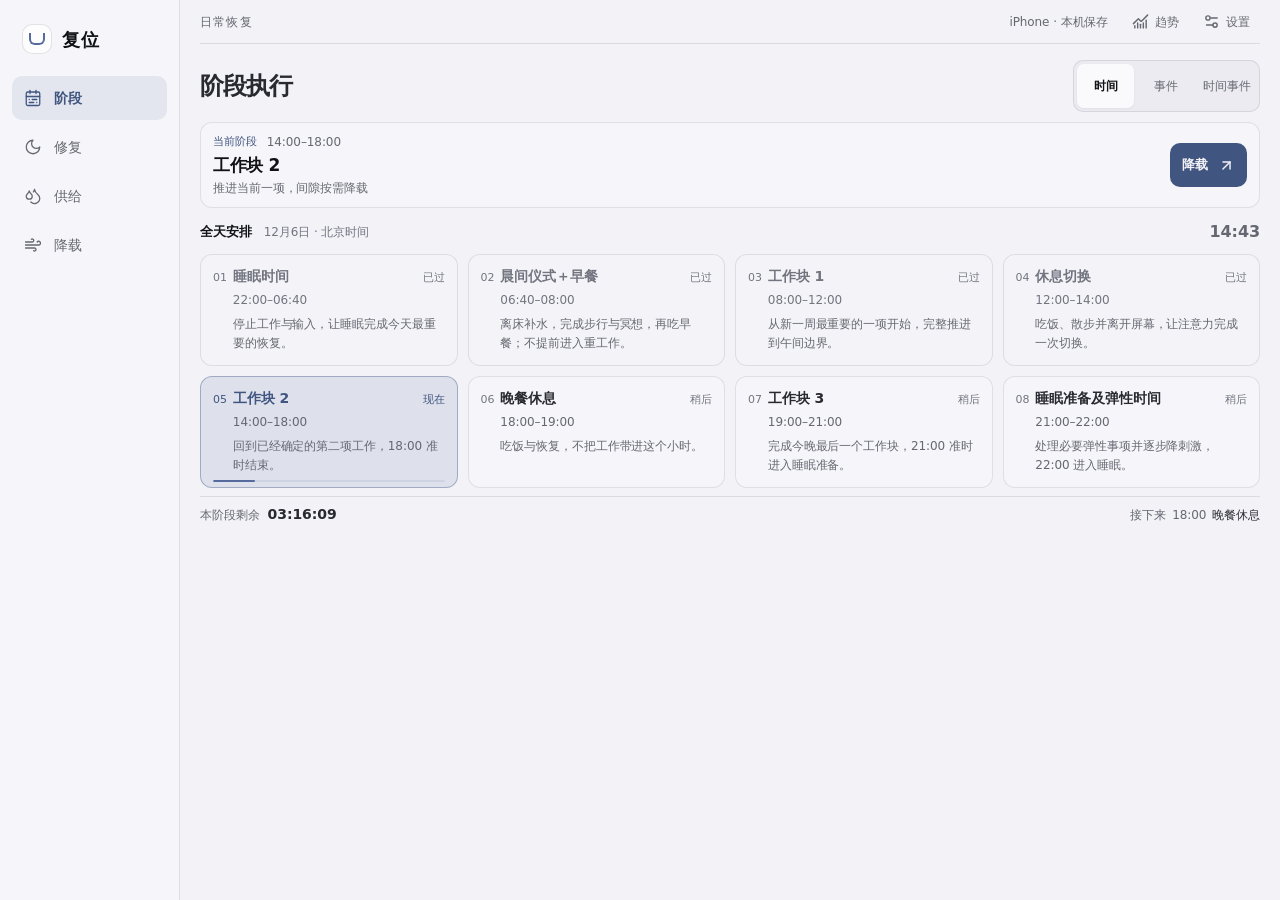
==== index.html @ c6df55ff "Deploy standalone Reset iPhone PWA" ====
<!doctype html>
<html lang="zh-CN">
<head>
<meta charset="utf-8">
<meta name="viewport" content="width=device-width,initial-scale=1,viewport-fit=cover">
<meta name="theme-color" id="app-theme-color" content="#f2f2f7">
<meta name="color-scheme" content="light dark">
<meta name="format-detection" content="telephone=no">
<meta name="apple-mobile-web-app-capable" content="yes">
<meta name="apple-mobile-web-app-status-bar-style" content="black-translucent">
<meta name="apple-mobile-web-app-title" content="复位">
<meta name="app-build" content="iphone-26914794ac1c">
<meta name="description" content="复位 iPhone 版：阶段、修复、供给、降载及本机数据备份。">
<title>复位</title>
<script>(()=>{var d="html-v1";function y(){let o="system",h="20:00",g="08:00";try{let e=JSON.parse(localStorage.getItem(`reset:${d}:boot-preferences`)??"null"),c=/^(?:[01]\d|2[0-3]):[0-5]\d$/;if(e&&["system","light","dark"].includes(e.theme)&&c.test(e.recoveryStart)&&c.test(e.recoveryEnd))o=e.theme,h=e.recoveryStart,g=e.recoveryEnd;else{let r=localStorage.getItem(`reset:${d}:theme`);(r==="light"||r==="dark")&&(o=r)}}catch{}let m=e=>{let[c,r]=e.split(":").map(Number);return c*60+r},p=new Intl.DateTimeFormat("en-GB",{timeZone:"Asia/Shanghai",hour:"2-digit",minute:"2-digit",hourCycle:"h23"}).format(new Date),a=m(p),n=m(h),s=m(g),u=n===s||(n<s?a>=n&&a<s:a>=n||a<s),l=o==="dark"||o==="system"&&(matchMedia("(prefers-color-scheme: dark)").matches||u),i=l?"#000000":"#f2f2f7",t=document.documentElement;t.dataset.theme=o,t.dataset.pwaStandalone=String(matchMedia("(display-mode: standalone)").matches||navigator.standalone===!0),t.dataset.chromeScheme=l?"dark":"light",t.classList.toggle("night-context",u),t.style.backgroundColor=i,t.style.colorScheme=l?"dark":"light",t.style.setProperty("--system-chrome-bg",i),document.querySelector('meta[name="theme-color"]')?.setAttribute("content",i)}y();})();
</script>
<link rel="icon" href="./icons/icon.svg" type="image/svg+xml">
<link rel="apple-touch-icon" href="./icons/apple-touch-icon.png" sizes="180x180">
<link rel="manifest" href="./manifest.webmanifest">
<link rel="stylesheet" href="./assets/app.0a87d724c74b.css">
</head>
<body style="background-color:var(--system-chrome-bg,#f2f2f7)">
<div class="system-chrome-layer" aria-hidden="true"></div>
<div id="root"><main style="padding:calc(24px + env(safe-area-inset-top)) 24px;font:16px system-ui;line-height:1.6"><p id="boot-message">正在打开复位…</p><button id="boot-retry" hidden type="button" style="min-height:44px;padding:8px 20px" onclick="location.reload()">重新打开</button></main></div>
<noscript>复位需要启用 JavaScript。请使用 iPhone 的 Safari 打开此网址。</noscript>
<script defer src="./assets/app.e383041e08a8.js" onerror="document.getElementById('boot-message').textContent='应用文件尚未加载完成，请联网后重试。';document.getElementById('boot-retry').hidden=false"></script>
</body>
</html>
---- assets/app.0a87d724c74b.css ----
:root,:root[data-theme=light],:root[data-theme=light].night-context{--chrome-base: #f2f2f7;--bg: #f2f2f7;--surface: rgba(248, 248, 251, .68);--surface-strong: rgba(255, 255, 255, .78);--surface-soft: rgba(232, 232, 238, .68);--surface-muted: rgba(220, 221, 228, .7);--text: #292a30;--text-strong: #111216;--muted: #666871;--faint: #727580;--line: rgba(55, 57, 67, .12);--line-strong: rgba(55, 57, 67, .14);--accent: #556b9d;--accent-strong: #40557f;--accent-soft: rgba(82, 105, 156, .12);--danger: #b15f62;--danger-soft: rgba(250, 221, 222, .76);--success: #4e8b72;--warning: #9b7846;--app-backdrop: var(--bg);color-scheme:light}:root[data-theme=dark],:root.night-context:not([data-theme=light]){--chrome-base: #000000;--bg: #000000;--surface: rgba(28, 29, 36, .68);--surface-strong: rgba(37, 38, 47, .74);--surface-soft: rgba(45, 46, 56, .66);--surface-muted: rgba(55, 56, 67, .68);--text: #e5e5ec;--text-strong: #fbfbff;--muted: #a5a6b1;--faint: #9598a5;--line: rgba(238, 239, 245, .12);--line-strong: rgba(238, 239, 245, .14);--accent: #9aa9cc;--accent-strong: #bac5df;--accent-soft: rgba(112, 130, 171, .22);--danger: #e29a9d;--danger-soft: rgba(99, 54, 58, .5);--success: #82bea4;--warning: #cfaa72;--app-backdrop: #000000;color-scheme:dark}@media(prefers-color-scheme:dark){:root[data-theme=system]:not([data-theme=light]){--chrome-base: #000000;--bg: #000000;--surface: rgba(28, 29, 36, .68);--surface-strong: rgba(37, 38, 47, .74);--surface-soft: rgba(45, 46, 56, .66);--surface-muted: rgba(55, 56, 67, .68);--text: #e5e5ec;--text-strong: #fbfbff;--muted: #a5a6b1;--faint: #9598a5;--line: rgba(238, 239, 245, .12);--line-strong: rgba(238, 239, 245, .14);--accent: #9aa9cc;--accent-strong: #bac5df;--accent-soft: rgba(112, 130, 171, .22);--danger: #e29a9d;--danger-soft: rgba(99, 54, 58, .5);--success: #82bea4;--warning: #cfaa72;--app-backdrop: #000000;color-scheme:dark}}:root{--font-body: 1rem;--font-label: .875rem;--font-caption: .8125rem;--font-meta: .75rem;--page-title-size: 1.5rem;--radius-sm: 8px;--tap-target: 44px;--sidebar-width: 180px;--duration-standard: .18s;--ease-standard: cubic-bezier(.22, .72, .24, 1);--transition: var(--duration-standard) var(--ease-standard);--shell-content-end: calc(76px + env(safe-area-inset-bottom)) ;--shell-floating-end: calc(76px + env(safe-area-inset-bottom)) ;--control-outline: var(--line-strong);--overlay-outline: color-mix(in srgb, var(--line-strong) 78%, transparent);--group-fill: color-mix(in srgb, var(--surface-strong) 58%, transparent);--group-fill-strong: color-mix(in srgb, var(--surface-strong) 76%, transparent);--elevation-chrome: 0 8px 24px rgba(27, 29, 38, .12);--elevation-overlay: 0 18px 48px rgba(16, 17, 23, .2);--radius-control: 10px;--radius-group: 12px;--radius-overlay: 18px}@media(max-width:620px){:root{--page-title-size: 1.375rem}}@media(max-width:1100px){:root{--sidebar-width: 164px}}@media(orientation:landscape)and (max-width:960px)and (max-height:540px){:root{--shell-content-end: calc(62px + env(safe-area-inset-bottom)) ;--shell-floating-end: calc(54px + env(safe-area-inset-bottom)) }}*{box-sizing:border-box}html{min-width:320px;height:100%;background:var(--system-chrome-bg, var(--bg));overflow:hidden;overscroll-behavior-y:none;scroll-behavior:auto}body{height:100%;min-height:0;margin:0;background:var(--bg);color:var(--text);overflow:hidden;font-family:-apple-system,BlinkMacSystemFont,SF Pro Text,SF Pro Display,PingFang SC,Microsoft YaHei,system-ui,sans-serif;font-size:var(--font-body);line-height:1.5;letter-spacing:-.005em;text-rendering:optimizeLegibility;-webkit-font-smoothing:antialiased;-moz-osx-font-smoothing:grayscale;-webkit-tap-highlight-color:transparent}button,input,textarea,select{color:inherit;font:inherit;letter-spacing:inherit;transition:color var(--transition),background var(--transition),border-color var(--transition),opacity var(--transition)}button{border:0;cursor:pointer;touch-action:manipulation}button:disabled,input:disabled,textarea:disabled,select:disabled{cursor:default;opacity:.46}input:not([type=checkbox]):not([type=radio]):not([type=range]),textarea,select{width:100%;min-height:44px;padding:0 13px;border:1px solid var(--control-outline);border-radius:var(--radius-control);background:var(--group-fill-strong)}textarea{min-height:68px;padding-block:12px;resize:vertical;line-height:1.6}input:focus,textarea:focus,select:focus{border-color:var(--accent)}button:focus-visible,input:focus-visible,textarea:focus-visible,select:focus-visible{outline:2px solid var(--accent);outline-offset:2px}::selection{background:var(--accent-soft);color:var(--text-strong)}.eyebrow{display:inline-block;color:var(--accent);font-size:var(--font-meta);font-weight:720;letter-spacing:.08em}.button{min-height:44px;padding:0 17px;border:1px solid transparent;border-radius:var(--radius-control);font-size:var(--font-label);font-weight:660}.button.primary{background:var(--accent-strong);color:var(--bg)}.button.primary:hover:not(:disabled){background:color-mix(in srgb,var(--accent-strong) 88%,var(--text-strong))}.button.secondary{border-color:var(--control-outline);background:var(--group-fill-strong);color:var(--text)}.button.secondary:hover:not(:disabled){background:var(--surface-soft)}.button.quiet{background:transparent;color:var(--muted)}.button.quiet:hover:not(:disabled){background:var(--group-fill)}.button.full{width:100%}.text-button{min-height:44px;padding:6px 0;background:transparent;color:var(--accent);font-size:var(--font-label);font-weight:650}.text-button:hover{color:var(--accent-strong)}[data-intent-received=true]{opacity:.72;transform:scale(.985)}.connection-dot{width:6px;height:6px;border-radius:50%;background:var(--success)}.connection-dot.offline{background:var(--warning)}.immersive-panel{display:grid;align-items:center;min-height:100%;padding:20px;background:var(--bg);animation:none}.active-layout{display:flex;width:min(440px,100%);margin:0 auto;flex-direction:column;align-items:center;justify-content:center;text-align:center;padding:max(12px,env(safe-area-inset-top)) 0 max(12px,env(safe-area-inset-bottom))}.active-layout>h1{color:var(--text-strong);font-size:var(--page-title-size);letter-spacing:-.03em;line-height:1.25;font-weight:650;margin:8px 0 0}.timer-block{width:min(320px,100%);margin:18px 0 12px;padding:12px 0;background:transparent}.timer-block>span{display:block;margin-bottom:6px;color:var(--faint);font-size:var(--font-meta);line-height:1.45}.timer-block strong{display:block;margin:0;color:var(--text-strong);font-size:clamp(44px,5vw,64px);font-variant-numeric:tabular-nums;letter-spacing:-.04em;line-height:1.1;font-weight:500}.timer-block small{display:block;margin-top:8px;color:var(--faint);font-size:var(--font-meta);line-height:1.45}.active-actions{display:grid;width:min(320px,100%);gap:8px;margin-top:14px}.management-view{animation:none}.section-title{display:flex;align-items:baseline;justify-content:space-between;gap:16px}.section-title h2{margin:0;color:var(--text);font-size:14px;font-weight:620}.section-title span{color:var(--faint);font-size:var(--font-meta)}.toggle{position:relative;width:51px;height:44px;flex:0 0 auto;padding:0;border-radius:999px;background:transparent}.toggle:before{position:absolute;top:50%;right:0;left:0;height:31px;border:1px solid color-mix(in srgb,var(--text) 8%,var(--line));border-radius:999px;background:var(--surface-muted);content:"";transform:translateY(-50%);transition:border-color .22s ease,background .22s ease}.toggle span{position:absolute;z-index:1;top:50%;left:2px;width:27px;height:27px;border-radius:50%;background:#fff;transform:translateY(-50%);transition:width .18s ease,transform .22s cubic-bezier(.22,.8,.28,1)}.toggle.checked{background:transparent}.toggle.checked:before{border-color:#34c759;background:#34c759}.toggle.checked span{transform:translate(20px,-50%)}.toggle:active span{width:30px}.toggle.checked:active span{transform:translate(17px,-50%)}.error-screen{display:flex;flex-direction:column;align-items:center;justify-content:center;gap:14px;background:var(--bg);color:var(--muted);min-height:100dvh;padding:max(32px,env(safe-area-inset-top)) 20px max(32px,env(safe-area-inset-bottom));text-align:center}.error-screen p{margin:0;font-size:var(--font-label);max-width:520px;color:var(--muted);line-height:1.6}.error-screen>span{color:var(--accent);font-size:var(--font-meta);font-weight:700;letter-spacing:.12em}.error-screen h1{margin:2px 0;color:var(--text-strong);font-weight:570;letter-spacing:-.04em;max-width:560px;font-size:clamp(28px,6vw,38px)}.error-screen button{margin-top:10px;padding:10px 18px;border-radius:11px;background:var(--accent-strong);font-size:var(--font-label);min-height:var(--tap-target);color:var(--bg)}@keyframes modal-in{0%{opacity:0;transform:translateY(8px) scale(.99)}to{opacity:1;transform:translateY(0) scale(1)}}:root.reduce-motion *,:root.reduce-motion *:before,:root.reduce-motion *:after{scroll-behavior:auto!important;animation-duration:.01ms!important;animation-iteration-count:1!important;transition-duration:.01ms!important}.practice-tone-ember{--practice-tone: #9b643d;--practice-tone-soft: #f0e4d7;--practice-tone-rgb: 155, 100, 61}.practice-tone-vital{--practice-tone: #547985;--practice-tone-soft: #e0eaed;--practice-tone-rgb: 84, 121, 133}.practice-tone-body{--practice-tone: #5f7468;--practice-tone-soft: #e2e9e4;--practice-tone-rgb: 95, 116, 104}.practice-tone-breath{--practice-tone: #667b7d;--practice-tone-soft: #e1e9e9;--practice-tone-rgb: 102, 123, 125}.practice-tone-open{--practice-tone: #6d7587;--practice-tone-soft: #e5e7ed;--practice-tone-rgb: 109, 117, 135}.practice-tone-empty{--practice-tone: #696b68;--practice-tone-soft: #e7e7e4;--practice-tone-rgb: 105, 107, 104}.practice-tone-kind{--practice-tone: #8a6f72;--practice-tone-soft: #eee4e5;--practice-tone-rgb: 138, 111, 114}.practice-tone-walking{--practice-tone: #6d795e;--practice-tone-soft: #e5e9df;--practice-tone-rgb: 109, 121, 94}:root[data-theme=dark] .practice-tone-ember,:root.night-context:not([data-theme=light]) .practice-tone-ember{--practice-tone-soft: #302720}:root[data-theme=dark] .practice-tone-vital,:root.night-context:not([data-theme=light]) .practice-tone-vital{--practice-tone-soft: #223034}:root[data-theme=dark] .practice-tone-body,:root.night-context:not([data-theme=light]) .practice-tone-body{--practice-tone-soft: #26302a}:root[data-theme=dark] .practice-tone-breath,:root.night-context:not([data-theme=light]) .practice-tone-breath{--practice-tone-soft: #263032}:root[data-theme=dark] .practice-tone-open,:root.night-context:not([data-theme=light]) .practice-tone-open{--practice-tone-soft: #292c34}:root[data-theme=dark] .practice-tone-empty,:root.night-context:not([data-theme=light]) .practice-tone-empty{--practice-tone-soft: #2a2b28}:root[data-theme=dark] .practice-tone-kind,:root.night-context:not([data-theme=light]) .practice-tone-kind{--practice-tone-soft: #32292b}:root[data-theme=dark] .practice-tone-walking,:root.night-context:not([data-theme=light]) .practice-tone-walking{--practice-tone-soft: #293025}.guided-practice-shell{--practice-tone: #778985;--practice-tone-rgb: 119, 137, 133;position:relative;isolation:isolate;width:100%;min-height:100vh;min-height:100dvh;overflow:hidden;background-color:#000;background-image:none;color:#e6e5df}.guided-practice-shell.practice-tone-ember{--practice-tone: #c28752;--practice-tone-rgb: 194, 135, 82;background-color:#000;background-image:none}.guided-practice-shell.practice-tone-vital{--practice-tone: #8db8c5;--practice-tone-rgb: 141, 184, 197}.guided-practice-shell.practice-tone-body{--practice-tone: #90a89a;--practice-tone-rgb: 144, 168, 154}.guided-practice-shell.practice-tone-breath{--practice-tone: #91aaad;--practice-tone-rgb: 145, 170, 173}.guided-practice-shell.practice-tone-open{--practice-tone: #9ca6bb;--practice-tone-rgb: 156, 166, 187}.guided-practice-shell.practice-tone-empty{--practice-tone: #a2a39e;--practice-tone-rgb: 162, 163, 158}.guided-practice-shell.practice-tone-kind{--practice-tone: #b59a9d;--practice-tone-rgb: 181, 154, 157}.guided-practice-shell.practice-tone-walking{--practice-tone: #9dab8d;--practice-tone-rgb: 157, 171, 141}.guided-practice-header{position:absolute;z-index:20;inset:0 0 auto;display:flex;align-items:center;justify-content:flex-end;padding:max(22px,env(safe-area-inset-top)) 30px 20px}.guided-practice-header .guided-practice-end{min-height:44px;padding:8px 4px 8px 16px;border:0;background:transparent;color:#aaa8a2;font-size:var(--font-caption);font-weight:620}.guided-practice-stage{position:relative;display:flex;min-height:100vh;min-height:100dvh;align-items:center;justify-content:center;flex-direction:column;padding:112px 24px 120px;background-color:#000;background-image:none;text-align:center}.guided-practice-copy{position:absolute;z-index:4;top:clamp(90px,12vh,132px);left:50%;width:min(720px,calc(100vw - 48px));transform:translate(-50%);transition:opacity .6s ease}.practice-tone-ember.practice-chrome-hidden .guided-practice-copy{opacity:.22}.practice-tone-ember.practice-phase-inner.practice-chrome-hidden .guided-practice-copy,.practice-tone-ember.practice-phase-palming.practice-chrome-hidden .guided-practice-copy{opacity:0}.guided-practice-copy>span{display:block;margin-bottom:9px;color:var(--practice-tone);font-family:Georgia,"Noto Serif SC",serif;font-size:var(--font-meta);letter-spacing:.22em}.guided-practice-copy h1{margin:0;color:#eeeae1;font-family:Georgia,"Noto Serif SC",Songti SC,serif;font-size:clamp(22px,3.4vw,34px);font-weight:400;letter-spacing:.08em;line-height:1.4}.guided-practice-copy p{margin:9px 0 0;color:#9a9f96;font-size:var(--font-body);line-height:1.75;letter-spacing:.06em}.practice-candle-scene{position:absolute;z-index:1;top:var(--practice-flame-y, 48%);left:50%;width:min(540px,60vw);height:min(500px,58vh);transform:translate(-50%,-50%) scale(var(--practice-flame-size, 1));transform-origin:center;pointer-events:none}.practice-candle-scene img{position:absolute;z-index:2;top:50%;left:50%;width:100%;height:100%;object-fit:contain;filter:contrast(1.12) brightness(var(--practice-flame-brightness)) saturate(.9);mask-image:radial-gradient(ellipse 58% 72% at center,#000 38%,rgba(0,0,0,.96) 54%,transparent 79%);transform:translate(-50%,-50%);user-select:none;animation:practice-flame-drift 5.6s ease-in-out infinite alternate}.practice-flame-static .practice-candle-scene img{animation:none}.practice-void-focus{position:absolute;inset:0;display:grid;place-items:center;pointer-events:none}.practice-void-focus span{width:5px;height:5px;border-radius:50%;background:#9e6b37;box-shadow:0 0 34px 12px #b45d1e0d;opacity:0;animation:practice-afterimage-fade 9s ease-out both}.practice-void-focus.palming span{display:none}.guided-practice-controls{position:absolute;z-index:5;bottom:max(42px,env(safe-area-inset-bottom));left:50%;display:flex;align-items:center;transform:translate(-50%);flex-direction:column;gap:13px;transition:opacity .55s ease,transform .55s ease}.practice-chrome-hidden .guided-practice-controls{opacity:0;transform:translate(-50%,8px);pointer-events:none}.practice-time{display:flex;width:176px;align-items:center;flex-direction:column;gap:9px}.practice-time strong{color:#b7b2a8;font-family:ui-monospace,SFMono-Regular,Menlo,Consolas,monospace;font-size:var(--font-label);font-weight:440;letter-spacing:.12em}.practice-time>span{width:100%;height:1px;overflow:hidden;background:#292c29}.practice-time>span i{display:block;width:100%;height:1px;background:color-mix(in srgb,var(--practice-tone) 72%,transparent);transform-origin:left center}.guided-practice-controls>div:nth-child(2){display:flex;justify-content:center;gap:8px}.guided-practice-controls .button{min-height:44px;padding:8px 14px;color:#c0c3bc;font-size:var(--font-label);-webkit-backdrop-filter:none;backdrop-filter:none;border-color:#ffffff1a;background:#000;box-shadow:none;border-radius:var(--radius-control)}.guided-practice-controls .button.secondary{border-color:rgba(var(--practice-tone-rgb),.36);color:var(--practice-tone)}.guided-practice-controls>small{color:#787d75;font-size:var(--font-meta)}.guided-practice-shell.practice-finished,.guided-practice-shell.palming-prep{display:flex;align-items:center;justify-content:center;flex-direction:column;padding:40px 24px;text-align:center}.practice-finished>h1,.palming-prep>h1{margin:12px 0 10px;color:#e5e1d9;font-family:Georgia,"Noto Serif SC",Songti SC,serif;font-size:clamp(27px,4vw,42px);font-weight:400;letter-spacing:-.02em}.practice-finished>p,.palming-prep>p{max-width:480px;margin:0;color:#a1a49c;font-size:var(--font-label);line-height:1.8}.practice-finished>.button{min-height:50px}.practice-finished>.button,.palming-prep>.button{min-width:220px;margin-top:28px;border-color:rgba(var(--practice-tone-rgb),.38);background:#000;color:var(--practice-tone)}.palming-prep>small{margin-top:12px;color:#858980;font-size:var(--font-meta)}.practice-palming-mark{position:relative;width:94px;height:80px;margin:18px 0 22px}.practice-palming-mark span{position:absolute;top:4px;width:46px;height:70px;border:1px solid #5e4a38;border-radius:56% 44% 52% 48%;background:radial-gradient(circle at 50% 50%,rgba(213,106,37,.1),transparent 65%)}.practice-palming-mark span:first-child{left:7px;transform:rotate(14deg)}.practice-palming-mark span:last-child{right:7px;transform:rotate(-14deg)}@keyframes practice-flame-drift{0%{transform:translate(calc(-50% + var(--practice-sway-shift-left)),-50%) rotate(var(--practice-sway-angle-left)) scaleY(var(--practice-sway-scale-low))}46%{transform:translate(calc(-50% + var(--practice-sway-shift-right)),-50%) rotate(var(--practice-sway-angle-right)) scaleY(var(--practice-sway-scale-high))}to{transform:translate(-50%,-50%) rotate(var(--practice-sway-angle-rest)) scaleY(var(--practice-sway-scale-rest))}}@keyframes practice-afterimage-fade{0%{opacity:.22;transform:scale(1)}45%{opacity:.08;transform:scale(.82)}to{opacity:0;transform:scale(.56)}}@media(max-width:820px){.training-utilities{order:-1;align-self:flex-end;padding-top:0}.guided-practice-header{padding-inline:20px}.guided-practice-copy{top:max(82px,calc(env(safe-area-inset-top) + 62px));width:calc(100vw - 40px)}.practice-candle-scene{top:var(--practice-flame-y, 48%);width:min(500px,106vw);height:47vh}.guided-practice-controls{bottom:max(70px,calc(env(safe-area-inset-bottom) + 52px));width:calc(100vw - 36px)}}@media(max-width:540px){.guided-practice-copy h1{font-size:22px;letter-spacing:.06em}.guided-practice-copy p{max-width:300px;margin-inline:auto;line-height:1.7}.practice-candle-scene{top:var(--practice-flame-y, 48%);height:44vh}.guided-practice-controls>small{display:none}.guided-practice-controls>div:nth-child(2){width:100%}.guided-practice-controls .button{flex:1}.practice-time{width:162px}}.sheet-section{display:grid;gap:9px;margin-top:18px;padding-top:16px;border-top:1px solid var(--line)}.sheet-section>span{color:var(--faint);font-size:var(--font-meta);font-weight:650;letter-spacing:.08em}.duration-chip-grid button{padding:7px 9px;border:1px solid var(--line);color:var(--muted);font-size:var(--font-meta);border-color:var(--control-outline);background:var(--group-fill-strong);min-height:44px;border-radius:var(--radius-control)}.duration-chip-grid button.selected{border-color:transparent;background:var(--accent-soft);color:var(--accent-strong)}.duration-chip-grid{display:grid;grid-template-columns:repeat(4,minmax(0,1fr));gap:6px}.sheet-number-field{display:grid;grid-template-columns:auto 88px auto;align-items:center;justify-content:end;gap:8px;color:var(--muted);font-size:var(--font-meta)}.sheet-number-field input{min-height:40px}.sheet-textarea textarea{min-height:76px}.sheet-risk{display:flex;flex-direction:column;gap:2px;margin-top:14px;padding:11px 12px;border-radius:12px;background:var(--danger-soft)}.sheet-risk strong{color:var(--danger);font-size:var(--font-meta)}.sheet-risk span{color:var(--muted);font-size:var(--font-meta)}.sheet-primary{min-height:50px;margin-top:18px}@media(max-width:540px){.duration-chip-grid{grid-template-columns:1fr 1fr}.sheet-primary{position:sticky;z-index:2;bottom:0;box-shadow:0 -10px 22px var(--surface-strong)}}@media(max-width:820px){body{font-size:var(--font-body);line-height:1.55}body button{min-block-size:44px!important}input:not([type=range]):not([type=checkbox]):not([type=radio]),textarea,select{font-size:16px!important}.eyebrow,.sheet-section>span,.sheet-risk span{font-size:var(--font-label);line-height:1.45}.section-title span,.error-screen>span,.sheet-number-field{font-size:var(--font-meta);line-height:1.45}.duration-chip-grid button{min-height:44px!important}}@media(max-width:540px){.guided-practice-header{padding-inline:16px}.guided-practice-copy{width:calc(100vw - 32px)}.guided-practice-copy p{max-width:330px}.guided-practice-controls{width:calc(100vw - 32px)}}@media print{.button{display:none!important}}.practice-page-shell{width:min(1080px,100%);margin-inline:auto}.training-utilities{display:flex;flex:0 0 auto;align-items:center;gap:4px;padding-top:4px}.training-utilities button{display:inline-flex;min-height:44px;align-items:center;gap:6px;padding:0 9px;border-radius:11px;background:transparent;color:var(--muted);font-size:var(--font-label);font-weight:620}.training-utilities button:active{background:var(--accent-soft);color:var(--accent-strong);font-size:var(--font-label)}@media(orientation:landscape)and (max-width:960px)and (max-height:540px){.guided-practice-header{padding-right:max(20px,env(safe-area-inset-right));padding-left:max(20px,env(safe-area-inset-left))}.guided-practice-copy{right:max(24px,env(safe-area-inset-right));left:max(24px,env(safe-area-inset-left));width:auto;transform:none}.guided-practice-controls{width:calc(100vw - max(36px,env(safe-area-inset-left)) - max(36px,env(safe-area-inset-right)))}}.practice-completion{max-width:38rem;margin:8vh auto;padding:2rem 1.25rem;text-align:center}.practice-completion h1{font-size:clamp(1.5rem,4vw,2rem);line-height:1.5}.practice-completion p{line-height:1.8;margin:1rem 0 1.5rem}.practice-save-error{position:fixed;z-index:1100;top:max(1rem,env(safe-area-inset-top));left:1rem;right:1rem;margin:auto;max-width:32rem;padding:1rem;background:#412721;color:#fff;border-radius:1rem}.practice-save-error button{margin-left:.6rem;padding:.5rem;color:inherit;text-decoration:underline}@media(prefers-reduced-motion:reduce){*,*:before,*:after{scroll-behavior:auto!important;animation-duration:.01ms!important;animation-iteration-count:1!important;transition-duration:.01ms!important}}.wim-hof-backdrop{position:absolute;z-index:1;top:54%;left:50%;display:grid;width:min(42vw,360px);aspect-ratio:1;place-items:center;transform:translate(-50%,-50%);pointer-events:none}.wim-hof-breath-ring,.wim-hof-breath-core{position:absolute;border-radius:50%}.wim-hof-breath-ring{inset:4%;border:1px solid rgba(var(--practice-tone-rgb),.28);background:radial-gradient(circle,rgba(var(--practice-tone-rgb),.08),transparent 67%);box-shadow:0 0 80px rgba(var(--practice-tone-rgb),.07),inset 0 0 60px rgba(var(--practice-tone-rgb),.035)}.wim-hof-breath-core{width:10%;aspect-ratio:1;background:rgba(var(--practice-tone-rgb),.55);box-shadow:0 0 32px rgba(var(--practice-tone-rgb),.26)}.wim-hof-backdrop.wim-breathing .wim-hof-breath-ring{animation:wim-hof-breath-cycle 4s ease-in-out infinite}.wim-hof-backdrop.wim-breathing .wim-hof-breath-core{animation:wim-hof-core-cycle 4s ease-in-out infinite}.wim-hof-backdrop.wim-retention .wim-hof-breath-ring{transform:scale(.48);opacity:.34}.wim-hof-backdrop.wim-retention .wim-hof-breath-core{transform:scale(.62);opacity:.5}.wim-hof-backdrop.wim-recovery .wim-hof-breath-ring{transform:scale(.9);animation:wim-hof-recovery-hold 5s ease-in-out infinite alternate}.practice-paused .wim-hof-backdrop span{animation-play-state:paused}.wim-hof-backdrop strong{position:relative;z-index:2;color:#e2eceec7;font-family:ui-monospace,SFMono-Regular,Menlo,Consolas,monospace;font-size:clamp(22px,4vw,34px);font-weight:430;letter-spacing:.08em;animation:wim-hof-count-enter .3s ease both}.wim-hof-retention-action{position:absolute;z-index:7;bottom:max(92px,calc(env(safe-area-inset-bottom) + 72px));left:50%;display:grid;min-width:min(360px,calc(100vw - 40px));gap:2px;padding:12px 18px;color:#dce7e9;transform:translate(-50%);border:1px solid rgba(var(--practice-tone-rgb),.3);background:#000;box-shadow:none;-webkit-backdrop-filter:none;backdrop-filter:none;border-radius:999px}.wim-hof-retention-action span{color:#8f9c9e;font-size:var(--font-meta)}.wim-hof-retention-action strong{font-size:var(--font-label);font-weight:560}.agt-swing-backdrop{position:absolute;z-index:1;top:54%;left:50%;display:grid;width:min(46vw,360px);aspect-ratio:1;place-items:center;color:rgba(var(--practice-tone-rgb),.72);transform:translate(-50%,-50%);pointer-events:none}.agt-swing-arc{position:absolute;inset:6%;border:1px solid rgba(var(--practice-tone-rgb),.22);border-right-color:transparent;border-bottom-color:transparent;border-radius:50%;transform:rotate(34deg)}.agt-kettlebell-mark{position:relative;width:84px;height:68px;border:2px solid currentColor;border-radius:29px 29px 24px 24px;opacity:.76}.agt-kettlebell-mark:before{position:absolute;bottom:calc(100% - 4px);left:50%;width:40px;height:27px;border:2px solid currentColor;border-bottom:0;border-radius:22px 22px 0 0;content:"";transform:translate(-50%)}.agt-kettlebell-mark i{position:absolute;inset:15px;border-radius:50%;background:rgba(var(--practice-tone-rgb),.16)}.agt-swing-backdrop strong{position:absolute;top:72%;color:#e8eef0c7;font-family:ui-monospace,SFMono-Regular,Menlo,Consolas,monospace;font-size:clamp(26px,5vw,40px);font-weight:430;font-variant-numeric:tabular-nums;letter-spacing:.04em}.agt-swing-backdrop small{position:absolute;top:calc(72% + 46px);color:#e8eef06b;font-size:var(--font-meta);letter-spacing:.08em}.agt-swing-backdrop.is-recovery{color:rgba(var(--practice-tone-rgb),.42)}.agt-swing-backdrop.is-recovery .agt-swing-arc{opacity:.44}@keyframes wim-hof-breath-cycle{0%{transform:scale(.58);opacity:.48}46%{transform:scale(1);opacity:.94}to{transform:scale(.62);opacity:.5}}@keyframes wim-hof-core-cycle{0%{transform:scale(.74);opacity:.55}46%{transform:scale(1.42);opacity:.92}to{transform:scale(.78);opacity:.58}}@keyframes wim-hof-recovery-hold{0%{opacity:.62}to{opacity:.9}}@keyframes wim-hof-count-enter{0%{opacity:0;transform:translateY(3px)}to{opacity:1;transform:translateY(0)}}@media(max-width:640px){.agt-swing-backdrop{top:53%;width:min(68vw,300px)}.wim-hof-backdrop{top:53%;width:min(66vw,300px)}.wim-hof-retention-action{bottom:max(82px,calc(env(safe-area-inset-bottom) + 64px))}}.pelvic-training-backdrop{--pelvic-intensity: .2;position:absolute;z-index:1;top:55%;left:50%;display:grid;width:min(38vw,330px);aspect-ratio:1;place-items:center;transform:translate(-50%,-50%);pointer-events:none}.pelvic-training-orbit,.pelvic-training-core{position:absolute;border-radius:50%;transition:transform .26s var(--ease-standard),opacity .26s var(--ease-standard),background .26s var(--ease-standard)}.pelvic-training-orbit{inset:3%;border:1px solid rgba(var(--practice-tone-rgb),.24);background:radial-gradient(circle,rgba(var(--practice-tone-rgb),.065),transparent 69%);box-shadow:0 0 78px rgba(var(--practice-tone-rgb),.06),inset 0 0 62px rgba(var(--practice-tone-rgb),.03);transform:scale(calc(.86 + var(--pelvic-intensity) * .12))}.pelvic-training-core{width:calc(8% + var(--pelvic-intensity) * 9%);aspect-ratio:1;background:rgba(var(--practice-tone-rgb),.62);box-shadow:0 0 38px rgba(var(--practice-tone-rgb),.24)}.pelvic-training-backdrop.is-release .pelvic-training-orbit,.pelvic-training-backdrop.is-rest .pelvic-training-orbit,.pelvic-training-backdrop.is-inhale .pelvic-training-orbit{transform:scale(1);opacity:.52}.pelvic-training-backdrop.is-release .pelvic-training-core,.pelvic-training-backdrop.is-rest .pelvic-training-core{transform:scale(.45);opacity:.28}.pelvic-training-backdrop.is-inhale .pelvic-training-orbit{animation:pelvic-release-breathe 4s ease-out both}.pelvic-training-backdrop.is-exhale .pelvic-training-orbit{animation:pelvic-return-breathe 6s ease-out both}.pelvic-training-backdrop strong{position:relative;z-index:2;color:#e0e9e2c7;font-family:Georgia,"Noto Serif SC",serif;font-weight:400;font-size:clamp(42px,8vw,68px);font-variant-numeric:tabular-nums;letter-spacing:-.04em}.pelvic-training-backdrop small{bottom:27%;letter-spacing:.14em;position:absolute;top:73%;width:min(260px,74vw);color:#e7e9f299;font-size:var(--font-meta);line-height:1.5;text-align:center}.practice-paused .pelvic-training-backdrop span{animation-play-state:paused}@keyframes pelvic-release-breathe{0%{transform:scale(.72);opacity:.78}to{transform:scale(1);opacity:.5}}@keyframes pelvic-return-breathe{0%{transform:scale(1);opacity:.5}to{transform:scale(.84);opacity:.7}}@media(max-width:640px){.pelvic-training-backdrop{top:56%;width:min(66vw,290px)}}.guided-practice-shell:not(.practice-tone-ember){background:#000}.meditation-backdrop{--scene-x: 50%;--scene-y: 52%;--scene-width: min(42vw, 420px);--scene-height: min(42vw, 420px);--scene-radius: 50%;--scene-rotate: 0deg;--scene-field-opacity: .22;--line-one-x: 50%;--line-one-y: 52%;--line-one-width: min(58vw, 560px);--line-one-height: 1px;--line-one-rotate: 0deg;--line-two-x: 50%;--line-two-y: 52%;--line-two-width: min(34vw, 320px);--line-two-height: 1px;--line-two-rotate: 90deg;--point-x: 50%;--point-y: 52%;--point-size: 7px;position:absolute;z-index:0;inset:0;overflow:hidden;pointer-events:none;animation:meditation-scene-enter .9s var(--ease-standard) both}.meditation-backdrop-field,.meditation-backdrop-line,.meditation-backdrop-point{position:absolute;display:block}.meditation-backdrop-field{top:var(--scene-y);left:var(--scene-x);width:var(--scene-width);height:var(--scene-height);border:1px solid rgba(var(--practice-tone-rgb),var(--scene-field-opacity));border-radius:var(--scene-radius);background:radial-gradient(ellipse at center,rgba(var(--practice-tone-rgb),.11),rgba(var(--practice-tone-rgb),.025) 48%,transparent 72%);box-shadow:0 0 80px rgba(var(--practice-tone-rgb),.055),inset 0 0 70px rgba(var(--practice-tone-rgb),.035);transform:translate(-50%,-50%) rotate(var(--scene-rotate));animation:meditation-field-breathe 11s ease-in-out infinite alternate}.meditation-backdrop-line{background:linear-gradient(90deg,transparent,rgba(var(--practice-tone-rgb),.2),transparent);transform:translate(-50%,-50%)}.meditation-backdrop-line.line-one{top:var(--line-one-y);left:var(--line-one-x);width:var(--line-one-width);height:var(--line-one-height);transform:translate(-50%,-50%) rotate(var(--line-one-rotate))}.meditation-backdrop-line.line-two{top:var(--line-two-y);left:var(--line-two-x);width:var(--line-two-width);height:var(--line-two-height);transform:translate(-50%,-50%) rotate(var(--line-two-rotate))}.meditation-backdrop-point{top:var(--point-y);left:var(--point-x);width:var(--point-size);height:var(--point-size);border-radius:50%;background:rgba(var(--practice-tone-rgb),.58);box-shadow:0 0 0 7px rgba(var(--practice-tone-rgb),.035),0 0 34px rgba(var(--practice-tone-rgb),.22);transform:translate(-50%,-50%)}.practice-tone-body .meditation-backdrop{background:#000}.practice-tone-body .meditation-backdrop-field{border-radius:46% 54% 50% 50%}.practice-tone-body.practice-step-1{--scene-y: 79%;--scene-width: min(72vw, 680px);--scene-height: 11vh;--scene-radius: 50%;--line-one-y: 84%;--line-one-width: min(82vw, 780px);--line-two-y: 72%;--line-two-height: 22vh;--point-y: 79%}.practice-tone-body.practice-step-2{--scene-y: 31%;--scene-width: min(30vw, 240px);--scene-height: min(22vw, 180px);--line-one-y: 42%;--line-one-width: min(38vw, 300px);--line-two-y: 31%;--line-two-height: min(30vw, 240px);--point-y: 31%}.practice-tone-body.practice-step-3{--scene-y: 43%;--scene-width: min(58vw, 540px);--scene-height: 18vh;--line-one-y: 43%;--line-one-width: min(66vw, 620px);--line-two-y: 51%;--line-two-height: 30vh;--point-y: 43%}.practice-tone-body.practice-step-4{--scene-y: 58%;--scene-width: min(34vw, 300px);--scene-height: min(30vw, 270px);--line-one-y: 58%;--line-one-width: min(42vw, 380px);--line-two-y: 58%;--line-two-height: min(38vw, 340px);--point-y: 58%}.practice-tone-body.practice-step-5{--scene-y: 76%;--scene-width: min(48vw, 420px);--scene-height: 18vh;--line-one-y: 80%;--line-one-width: min(60vw, 540px);--line-two-y: 68%;--line-two-height: 40vh;--point-y: 76%}.practice-tone-body.practice-step-6{--scene-y: 54%;--scene-width: min(38vw, 330px);--scene-height: 58vh;--line-one-y: 54%;--line-one-width: min(58vw, 520px);--line-two-y: 54%;--line-two-height: 64vh;--point-y: 54%;--scene-field-opacity: .28}.practice-tone-breath .meditation-backdrop{background:#000}.practice-tone-breath .meditation-backdrop-line{border:1px solid rgba(var(--practice-tone-rgb),.12);border-radius:50%;background:transparent}.practice-tone-breath.practice-step-1{--scene-width: min(28vw, 230px);--scene-height: min(28vw, 230px);--line-one-width: min(40vw, 340px);--line-one-height: min(40vw, 340px);--line-two-width: min(18vw, 150px);--line-two-height: min(18vw, 150px)}.practice-tone-breath.practice-step-2{--scene-width: min(34vw, 280px);--scene-height: min(34vw, 280px);--line-one-width: min(50vw, 430px);--line-one-height: min(50vw, 430px);--line-two-width: min(21vw, 170px);--line-two-height: min(21vw, 170px);--scene-field-opacity: .28}.practice-tone-breath.practice-step-3{--scene-width: min(42vw, 350px);--scene-height: min(42vw, 350px);--line-one-width: min(62vw, 540px);--line-one-height: min(62vw, 540px);--line-two-width: min(26vw, 210px);--line-two-height: min(26vw, 210px);--point-x: 48%}.practice-tone-breath.practice-step-4{--scene-width: min(66vw, 580px);--scene-height: min(66vw, 580px);--line-one-width: min(86vw, 760px);--line-one-height: min(86vw, 760px);--line-two-width: min(42vw, 360px);--line-two-height: min(42vw, 360px);--scene-field-opacity: .2}.practice-tone-open .meditation-backdrop{background:#000}.practice-tone-open .meditation-backdrop-field{border-radius:50%}.practice-tone-open .line-two{border:1px solid rgba(var(--practice-tone-rgb),.12);border-radius:50%;background:transparent}.practice-tone-open.practice-step-1{--scene-y: 38%;--scene-width: min(72vw, 680px);--scene-height: 24vh;--line-one-y: 54%;--line-one-width: min(84vw, 780px);--line-two-x: 30%;--line-two-y: 39%;--line-two-width: 14vmin;--line-two-height: 14vmin;--point-x: 68%;--point-y: 38%}.practice-tone-open.practice-step-2{--scene-y: 68%;--scene-width: min(42vw, 360px);--scene-height: 18vh;--line-one-y: 76%;--line-one-width: min(62vw, 560px);--line-two-x: 50%;--line-two-y: 68%;--line-two-width: 24vmin;--line-two-height: 24vmin;--point-y: 68%}.practice-tone-open.practice-step-3{--scene-x: 60%;--scene-y: 46%;--scene-width: min(54vw, 480px);--scene-height: 34vh;--line-one-y: 60%;--line-one-width: min(74vw, 680px);--line-two-x: 34%;--line-two-y: 38%;--line-two-width: 20vmin;--line-two-height: 20vmin;--point-x: 65%;--point-y: 42%}.practice-tone-open.practice-step-4{--scene-y: 52%;--scene-width: min(88vw, 920px);--scene-height: 58vh;--line-one-y: 66%;--line-one-width: min(94vw, 1040px);--line-two-x: 50%;--line-two-y: 52%;--line-two-width: min(48vw, 440px);--line-two-height: min(48vw, 440px);--point-size: 5px;--scene-field-opacity: .16}.practice-tone-empty .meditation-backdrop{background:#000}.practice-tone-empty .meditation-backdrop-field{border:0;filter:blur(18px)}.practice-tone-empty .meditation-backdrop-line{height:2px;filter:blur(2px);opacity:.64}.practice-tone-empty.practice-step-1{--scene-y: 43%;--scene-width: min(64vw, 600px);--scene-height: 28vh;--line-one-y: 44%;--line-one-width: min(72vw, 680px);--line-one-rotate: -5deg;--line-two-y: 58%;--line-two-width: min(54vw, 500px);--line-two-rotate: 4deg}.practice-tone-empty.practice-step-2{--scene-x: 56%;--scene-y: 47%;--scene-width: min(52vw, 470px);--scene-height: 24vh;--line-one-x: 58%;--line-one-y: 43%;--line-one-width: min(56vw, 520px);--line-one-rotate: -3deg;--line-two-x: 42%;--line-two-y: 59%;--line-two-width: min(42vw, 390px);--line-two-rotate: 3deg}.practice-tone-empty.practice-step-3{--scene-y: 51%;--scene-width: min(34vw, 300px);--scene-height: 18vh;--line-one-y: 47%;--line-one-width: min(32vw, 280px);--line-two-y: 58%;--line-two-width: min(24vw, 210px);--scene-field-opacity: .1}.practice-tone-empty.practice-step-4{--scene-y: 52%;--scene-width: min(18vw, 150px);--scene-height: min(18vw, 150px);--line-one-width: 12vw;--line-two-width: 0;--point-size: 4px;--scene-field-opacity: .05}.practice-tone-kind .meditation-backdrop{background:#000}.practice-tone-kind .meditation-backdrop-field{border-radius:48% 52% 58% 42%;transform:translate(-50%,-50%) rotate(-8deg)}.practice-tone-kind .meditation-backdrop-line{height:24vh;border-top:1px solid rgba(var(--practice-tone-rgb),.16);border-radius:50%;background:transparent}.practice-tone-kind.practice-step-1{--scene-y: 46%;--scene-width: min(26vw, 220px);--scene-height: min(24vw, 200px);--line-one-y: 58%;--line-one-width: min(42vw, 360px);--line-two-y: 62%;--line-two-width: min(32vw, 280px);--point-y: 46%}.practice-tone-kind.practice-step-2{--scene-y: 48%;--scene-width: min(36vw, 300px);--scene-height: min(32vw, 260px);--line-one-y: 62%;--line-one-width: min(54vw, 480px);--line-two-y: 66%;--line-two-width: min(40vw, 350px);--point-y: 48%}.practice-tone-kind.practice-step-3{--scene-y: 56%;--scene-width: min(52vw, 460px);--scene-height: 34vh;--line-one-y: 68%;--line-one-width: min(68vw, 620px);--line-two-y: 72%;--line-two-width: min(52vw, 460px);--point-y: 55%}.practice-tone-kind.practice-step-4{--scene-y: 60%;--scene-width: min(76vw, 720px);--scene-height: 44vh;--line-one-y: 73%;--line-one-width: min(88vw, 860px);--line-two-y: 77%;--line-two-width: min(68vw, 640px);--point-y: 58%;--scene-field-opacity: .16}.practice-tone-walking .meditation-backdrop{background:#000}.practice-tone-walking .meditation-backdrop-field{border-radius:50%}.practice-tone-walking .meditation-backdrop-line{top:auto;bottom:-6%;height:66vh;background:linear-gradient(180deg,transparent,rgba(var(--practice-tone-rgb),.18));transform-origin:bottom center}.practice-tone-walking .line-one{left:38%;transform:rotate(16deg)}.practice-tone-walking .line-two{left:62%;transform:rotate(-16deg)}.practice-tone-walking.practice-step-1{--scene-y: 76%;--scene-width: min(44vw, 380px);--scene-height: 15vh;--line-one-width: 1px;--line-two-width: 1px;--point-y: 76%}.practice-tone-walking.practice-step-2{--scene-y: 49%;--scene-width: min(88vw, 920px);--scene-height: 3px;--line-one-width: 1px;--line-two-width: 1px;--point-y: 49%;--point-size: 5px}.practice-tone-walking.practice-step-3{--scene-y: 43%;--scene-width: min(42vw, 360px);--scene-height: min(42vw, 360px);--line-one-width: 1px;--line-two-width: 1px;--point-y: 43%}.practice-tone-walking.practice-step-4{--scene-y: 58%;--scene-width: min(76vw, 740px);--scene-height: 36vh;--line-one-width: 1px;--line-two-width: 1px;--point-y: 50%;--scene-field-opacity: .18}.guided-practice-shell:not(.practice-tone-ember) .guided-practice-copy{transition:opacity .48s var(--ease-standard),transform .48s var(--ease-standard),visibility 0s linear}.guided-practice-shell:not(.practice-tone-ember).practice-chrome-hidden .guided-practice-controls{visibility:hidden;opacity:0;pointer-events:none}@keyframes meditation-scene-enter{0%{opacity:0;transform:scale(1.015)}to{opacity:1;transform:scale(1)}}@keyframes meditation-field-breathe{0%{opacity:.62}to{opacity:.92}}.guided-practice-controls>div:nth-child(2),.guided-practice-controls>small{transition:opacity .42s ease,transform .42s ease}.guided-practice-shell:not(.practice-bedtime-stillness).practice-chrome-hidden .guided-practice-controls{visibility:visible!important;opacity:1!important;transform:translate(-50%)!important;pointer-events:none}.practice-chrome-hidden .guided-practice-controls>div:nth-child(2),.practice-chrome-hidden .guided-practice-controls>small{opacity:0;transform:translateY(6px);pointer-events:none}.practice-chrome-hidden .practice-time{visibility:visible;opacity:1}.wim-hof-live-cue{position:relative;z-index:2;display:grid;place-items:center;gap:5px}.wim-hof-live-cue small{color:#e8ebf5ad;font-size:var(--font-meta);letter-spacing:.04em}.wim-hof-backdrop.is-inhale .wim-hof-breath-ring{border-color:rgba(var(--practice-tone-rgb),.44)}.wim-hof-backdrop.is-exhale .wim-hof-breath-ring{border-color:rgba(var(--practice-tone-rgb),.2)}.pelvic-training-backdrop em{position:absolute;top:21%;color:rgba(var(--practice-tone-rgb),.64);font-size:var(--font-meta);font-style:normal;font-weight:680;letter-spacing:.18em}.guided-practice-header .guided-practice-end:active:not(:disabled){transform:none}.guided-practice-controls .practice-time{padding:0;border:0;border-radius:0;background:transparent;box-shadow:none;-webkit-backdrop-filter:none;backdrop-filter:none}.guided-practice-shell.practice-bedtime-stillness .guided-practice-stage{gap:48px;padding:max(88px,calc(env(safe-area-inset-top) + 64px)) max(24px,env(safe-area-inset-right)) max(32px,env(safe-area-inset-bottom)) max(24px,env(safe-area-inset-left))}.guided-practice-shell.practice-bedtime-stillness .guided-practice-copy,.guided-practice-shell.practice-bedtime-stillness .guided-practice-controls{position:relative;inset:auto;width:min(100%,36rem);transform:none}.practice-bedtime-stillness .guided-practice-copy h1{font-family:-apple-system,BlinkMacSystemFont,PingFang SC,system-ui,sans-serif;font-size:clamp(2rem,5vw,2.75rem);font-weight:500;letter-spacing:.04em}.practice-bedtime-stillness .guided-practice-copy p{max-width:100%;margin:16px auto 0;font-size:var(--font-body)}.practice-bedtime-stillness .guided-practice-copy>span{font-family:inherit;font-size:var(--font-label);letter-spacing:.04em}.practice-bedtime-stillness.practice-chrome-hidden .practice-time{opacity:0;visibility:hidden}.practice-bedtime-stillness .practice-time{transition:opacity .48s ease}@media(orientation:landscape)and (max-height:540px){.guided-practice-shell.practice-bedtime-stillness .guided-practice-stage{gap:24px}}.app-frame{display:grid;grid-template-columns:var(--sidebar-width) minmax(0,1fr);height:100dvh;min-height:0;overflow:hidden;background:var(--app-backdrop)}.app-frame.is-immersive{display:block}.main-surface{position:relative;grid-column:2;min-width:0;height:100%;min-height:0;overflow:hidden}.view-container{width:min(1280px,calc(100% - 40px));height:100%;min-height:0;margin:0 auto;padding:16px 0;overflow-x:hidden;overflow-y:auto;overflow-anchor:none;overscroll-behavior-y:contain;-webkit-overflow-scrolling:touch}.is-immersive .view-container{width:100%;margin:0;padding:0}.app-frame.is-guided-practice,.app-frame.is-guided-practice .main-surface,.app-frame.is-guided-practice .view-container{background:#000}.workspace-tools{position:absolute;z-index:40;inset:0 20px auto;height:44px;display:flex;align-items:center;justify-content:space-between;max-width:1280px;margin:auto;border-bottom:1px solid var(--line);color:var(--muted);font-size:var(--font-meta)}.workspace-tools>span{font-weight:550;letter-spacing:.1em}.workspace-tools>div{display:flex;align-items:center;gap:4px}.workspace-tools button{display:flex;align-items:center;gap:6px;min-height:40px;padding:6px 10px;background:none;color:var(--muted);font-size:var(--font-meta);border-radius:8px}.primary-deck{position:absolute;inset:44px 0 0}.primary-panel{position:absolute;inset:0;min-height:0;padding:16px 20px;overflow:auto;overflow-x:hidden;overscroll-behavior-y:contain;overflow-anchor:none;-webkit-overflow-scrolling:touch;visibility:hidden;pointer-events:none}.primary-panel.is-current{visibility:visible;pointer-events:auto}.primary-deck:not(.is-current) .primary-panel{visibility:hidden;pointer-events:none}.primary-panel:focus{outline:none}.main-surface>.system-message{position:absolute;z-index:180;bottom:20px;left:50%;transform:translate(-50%);width:min(640px,calc(100% - 32px))}.sidebar{position:fixed;inset:0 auto 0 0;z-index:20;display:flex;width:var(--sidebar-width);height:100dvh;flex-direction:column;padding:20px 12px 16px;border-right:1px solid var(--line);background:var(--surface)}.brand{display:flex;width:100%;min-height:56px;align-items:center;gap:10px;padding:0 10px 18px;background:transparent;color:var(--text);text-align:left}.brand strong{color:var(--text-strong);font-size:18px;font-weight:650;letter-spacing:.08em}.brand-mark{display:inline-flex;width:30px;height:30px;align-items:center;justify-content:center;border:1px solid var(--line-strong);border-radius:10px;background:var(--surface-strong)}.brand-mark span:first-child{width:8px;height:12px;border-bottom:2px solid var(--accent);border-left:2px solid var(--accent);border-radius:0 0 0 6px}.brand-mark span:last-child{width:8px;height:12px;border-right:2px solid var(--accent);border-bottom:2px solid var(--accent);border-radius:0 0 6px}.sidebar nav{display:grid;flex:1;align-content:start;gap:5px}.sidebar nav button{display:flex;min-height:44px;align-items:center;gap:12px;padding:0 12px;border-radius:10px;background:transparent;color:var(--muted);font-size:var(--font-label);text-align:left}.sidebar nav button:hover{background:var(--surface-soft);color:var(--text)}.sidebar nav button.active{background:var(--accent-soft);color:var(--accent-strong);font-weight:650}.sidebar-footer{display:flex;flex-wrap:wrap;align-items:center;gap:8px;padding:12px 8px 0;color:var(--muted);font-size:var(--font-meta)}.mobile-nav,.system-chrome-layer{display:none}:root[data-pwa-standalone=true] .system-chrome-layer{position:fixed;z-index:2147483646;inset:0 0 auto;display:block;width:100%;height:env(safe-area-inset-top);background:var(--system-chrome-bg, #000000);pointer-events:none;transition:none}:root[data-pwa-standalone=true] .app-frame{height:100svh;background:var(--system-chrome-bg, var(--bg))}@media(max-width:820px),(orientation:landscape)and (max-width:960px)and (max-height:540px){.app-frame{display:block}.sidebar{display:none}.view-container{width:100%;padding:max(12px,env(safe-area-inset-top)) max(12px,env(safe-area-inset-right)) var(--shell-content-end) max(12px,env(safe-area-inset-left))}.workspace-tools{position:fixed;top:env(safe-area-inset-top);inset-inline:12px;background:var(--system-chrome-bg, var(--bg))}.workspace-tools:before{content:"";position:absolute;z-index:-1;inset:calc(-1*env(safe-area-inset-top)) -12px 0;background:inherit;pointer-events:none}.workspace-tools button{min-height:44px}.primary-deck{top:calc(44px + env(safe-area-inset-top))}.primary-panel{padding:12px max(12px,env(safe-area-inset-right)) var(--shell-content-end) max(12px,env(safe-area-inset-left))}.main-surface>.system-message{bottom:var(--shell-floating-end)}.mobile-nav{position:fixed;z-index:160;bottom:max(8px,env(safe-area-inset-bottom));left:50%;display:grid;width:min(480px,calc(100% - 24px));min-height:58px;grid-template-columns:repeat(4,minmax(0,1fr));padding:4px;border:1px solid var(--line-strong);border-radius:16px;background:var(--chrome-base);box-shadow:var(--elevation-chrome);transform:translate(-50%)}.mobile-nav button{display:flex;min-width:0;min-height:48px;align-items:center;justify-content:center;flex-direction:column;gap:3px;border-radius:10px;background:transparent;color:var(--muted)}.mobile-nav button.active{color:var(--accent-strong);background:var(--accent-soft);font-weight:650}.mobile-nav button:focus-visible{outline-offset:-3px}.mobile-nav-label{font-size:var(--font-meta);line-height:1.25;white-space:nowrap}.mobile-nav-icon{flex:0 0 auto}}@media(orientation:landscape)and (max-width:960px)and (max-height:540px){.mobile-nav{bottom:max(5px,env(safe-area-inset-bottom));min-height:44px;width:min(440px,calc(100% - 96px));padding:2px;border-radius:12px}.mobile-nav button{min-height:40px;flex-direction:row;gap:8px}.mobile-nav-icon{width:16px;height:16px}}.is-immersive .view-container{width:100%;padding:0}@media print{.sidebar,.mobile-nav,.workspace-tools{display:none!important}.app-frame,.main-surface{display:block;height:auto;overflow:visible}.view-container,.primary-deck,.primary-panel.is-current{position:static;width:100%;height:auto;overflow:visible}.primary-panel:not(.is-current),.primary-deck:not(.is-current){display:none}}.modal-backdrop{position:fixed;z-index:200;inset:0;display:flex;align-items:center;justify-content:center;padding:22px;background:#1011174d;-webkit-backdrop-filter:blur(7px);backdrop-filter:blur(7px)}.modal-card,.bottom-sheet,.system-message{border:1px solid var(--overlay-outline);background:color-mix(in srgb,var(--surface-strong) 94%,var(--bg));box-shadow:var(--elevation-overlay);-webkit-backdrop-filter:blur(20px) saturate(120%);backdrop-filter:blur(20px) saturate(120%)}.modal-card{position:relative;width:min(560px,100%);max-height:calc(100dvh - 44px);overflow-y:auto;padding:28px;border-radius:var(--radius-overlay);animation:modal-in .18s ease both}.modal-close{position:absolute;top:16px;right:16px;width:var(--tap-target);height:var(--tap-target);border-radius:50%;background:var(--surface-soft);color:var(--muted);font-size:20px;line-height:1}.sheet-backdrop{align-items:flex-end;padding:0;overflow:hidden;overscroll-behavior:none}.bottom-sheet{width:min(680px,calc(100% - 24px));max-height:min(88dvh,760px);overflow-y:auto;padding:24px 24px max(24px,env(safe-area-inset-bottom));border-bottom:0;border-radius:var(--radius-overlay) var(--radius-overlay) 0 0;overscroll-behavior:contain;-webkit-overflow-scrolling:touch}.sheet-handle{display:block;width:34px;height:4px;margin:-10px auto 14px;border-radius:4px;background:color-mix(in srgb,var(--muted) 36%,transparent)}.sheet-heading{padding-right:48px}.sheet-heading h2{margin:0;color:var(--text-strong);font-size:1.5rem;font-weight:650;letter-spacing:-.025em}.sheet-heading p{margin:6px 0 0;color:var(--muted);font-size:var(--font-label);line-height:1.6}.system-message{position:fixed;z-index:180;right:28px;bottom:28px;display:flex;max-width:440px;align-items:center;gap:16px;padding:12px 16px;border-radius:14px;color:var(--text);font-size:var(--font-label)}.system-message.warning{border-color:color-mix(in srgb,var(--danger) 26%,var(--line))}.system-message button{flex:0 0 auto;min-height:44px;padding:0 8px;border-radius:8px;background:var(--surface-soft);color:var(--muted);font-size:var(--font-label)}@media(max-width:820px){.bottom-sheet{width:100%;padding:22px 18px max(20px,env(safe-area-inset-bottom));border-right:0;border-left:0}.sheet-heading h2{font-size:1.375rem}}@media(max-width:820px),(orientation:landscape)and (max-width:960px)and (max-height:540px){.system-message{right:max(12px,env(safe-area-inset-right));bottom:var(--shell-floating-end);left:max(12px,env(safe-area-inset-left));max-width:none}}.stage-page{position:relative;width:100%;display:grid;align-content:start;gap:8px;color:var(--text)}.stage-page[data-ready=false] .stage-dynamic{visibility:hidden}.stage-page[data-ready=false] .stage-progress i{width:0!important;transition:none}.stage-boot-copy{position:absolute;z-index:1;inset:50% auto auto 50%;display:grid;gap:5px;text-align:center;transform:translate(-50%,-50%)}.stage-boot-copy span{color:var(--faint);font-size:12px;font-weight:650;letter-spacing:.12em}.stage-boot-copy strong{color:var(--text);font-size:18px;font-weight:560;white-space:nowrap}.stage-boot-retry{min-height:var(--tap-target);margin-top:8px;padding:0 14px;display:grid;place-items:center;border-radius:10px;visibility:hidden;background:var(--accent-soft);color:var(--accent-strong);font-size:13px;font-weight:620;opacity:0;animation:stage-boot-retry-reveal 1ms 12s forwards}@keyframes stage-boot-retry-reveal{to{visibility:visible;opacity:1}}.stage-error{margin:0;font-size:12px;line-height:1.5;color:var(--muted)}.stage-header{display:flex;align-items:center;justify-content:space-between;gap:12px;min-height:28px}.stage-header>div{display:flex;align-items:baseline;gap:12px}.stage-header h2{margin:0;color:var(--text-strong);font-size:13px;font-weight:650}.stage-header small{color:var(--faint);font-size:12px}.stage-header>time{color:var(--muted);font-size:16px;font-variant-numeric:tabular-nums;font-weight:550}.stage-timeline{display:grid;grid-auto-rows:auto;align-content:start;grid-template-columns:repeat(4,minmax(0,1fr));gap:10px;margin:0;padding:0;list-style:none}.stage-timeline li{position:relative;min-width:0;display:grid;grid-template-columns:auto minmax(0,1fr) auto;align-content:start;align-items:start;gap:6px;padding:12px;border:1px solid var(--line);border-radius:var(--radius-group);background:var(--surface);box-shadow:none}.stage-timeline li>span{color:var(--faint);font-size:11px;font-variant-numeric:tabular-nums;padding-top:3px}.stage-timeline li>div:not(.stage-progress){min-width:0;display:grid;gap:4px}.stage-timeline strong{color:var(--text);font-size:14px;font-weight:600;line-height:1.4}.stage-timeline time{color:var(--muted);font-size:12px;font-variant-numeric:tabular-nums;white-space:nowrap}.stage-status{font-size:11px;color:var(--faint);line-height:1.6;white-space:nowrap;padding-top:2px}.stage-guidance{grid-column:2 / -1;margin:0;color:var(--muted);font-size:12px;line-height:1.6}.stage-timeline li[data-status=past]{background:color-mix(in srgb,var(--surface-strong) 24%,transparent)}.stage-timeline li[data-status=past] strong,.stage-timeline li[data-status=past] time,.stage-timeline li[data-status=past]>span{color:var(--faint)}.stage-timeline li[data-status=current]{border-color:color-mix(in srgb,var(--accent) 35%,var(--line));background:var(--accent-soft);box-shadow:none}.stage-timeline li[data-status=current]>span,.stage-timeline li[data-status=current] strong,.stage-timeline li[data-status=current] .stage-status{color:var(--accent-strong)}.stage-progress{position:absolute;inset:auto 12px 5px;height:2px;overflow:hidden;border-radius:999px;background:color-mix(in srgb,var(--accent) 12%,transparent)}.stage-progress i{display:block;height:100%;border-radius:inherit;background:var(--accent);transition:width 1s linear}.stage-footer{display:flex;align-items:center;justify-content:space-between;gap:10px 20px;min-height:30px;border-top:1px solid var(--line);padding-top:7px;font-size:12px;color:var(--muted)}.stage-remaining{display:flex;align-items:baseline;gap:8px}.stage-remaining strong{color:var(--text);font-size:14px;font-variant-numeric:tabular-nums;font-weight:550}.stage-next{display:flex;align-items:baseline;gap:6px}.stage-next strong{color:var(--text);font-weight:550}.stage-next time{font-size:12px;font-variant-numeric:tabular-nums}@media(max-width:1100px){.stage-timeline{grid-template-columns:repeat(2,minmax(0,1fr));gap:8px}.stage-timeline li{padding:10px 12px;column-gap:8px;row-gap:3px}.stage-guidance{font-size:11px}}@media(max-width:620px){.stage-page{gap:6px}.stage-header{min-height:23px}.stage-header>div{gap:7px}.stage-header>time{font-size:14px}.stage-timeline{gap:6px}.stage-timeline li{grid-template-columns:minmax(0,1fr) auto;padding:8px 10px;gap:4px;align-items:center}.stage-timeline li>span{display:none}.stage-timeline li>div:not(.stage-progress){gap:3px}.stage-timeline strong{font-size:13px;line-height:1.35}.stage-status{padding:0}.stage-guidance{display:none}.stage-progress{inset-inline:10px;bottom:4px}.stage-footer{min-height:28px;flex-wrap:wrap;gap:3px 12px;padding-top:5px;font-size:11px}.stage-remaining{gap:5px}.stage-remaining strong{font-size:12px}.stage-next{gap:4px}}@media(orientation:landscape)and (max-height:540px)and (min-width:621px){.stage-timeline{grid-template-columns:repeat(4,minmax(0,1fr));gap:6px}.stage-timeline li{grid-template-columns:minmax(0,1fr) auto;padding:8px 10px}.stage-timeline li>span{display:none}.stage-guidance{grid-column:1 / -1}.stage-timeline strong{font-size:13px}.stage-page{gap:5px}.stage-footer{min-height:24px;padding-top:4px}}@media(prefers-reduced-motion:reduce){.stage-progress i{transition:none}}[hidden]{display:none!important}.chain-page{width:min(1280px,100%);margin:0 auto;font-size:1rem;line-height:1.5;color:var(--text)}.chain-header{display:flex;align-items:center;justify-content:space-between;gap:12px;margin-bottom:14px}.chain-header h1{margin:0;font-size:1.6rem;font-weight:650;letter-spacing:-.035em}.chain-header h2{margin:0;font-size:1.125rem;font-weight:600}.chain-header p{color:var(--muted);font-size:.8125rem;margin:4px 0 0}.chain-icon{display:inline-flex;align-items:center;justify-content:center;flex-shrink:0;width:44px;height:44px;border-radius:10px;background:transparent;color:var(--muted)}.chain-icon:hover{background:var(--surface-soft);color:var(--text-strong)}.chain-text{min-height:44px;padding:8px 4px;background:transparent;color:var(--muted);font-size:.8125rem}.chain-text.selected{color:var(--text-strong);font-weight:600}.chain-inline{display:flex;align-items:center;justify-content:center;flex-wrap:wrap;gap:10px}.chain-page button:disabled,.chain-sheet button:disabled{opacity:.4;cursor:default}.chain-page button:focus-visible,.chain-sheet button:focus-visible{outline:2px solid var(--accent);outline-offset:2px}.chain-eyebrow{font-size:.8125rem;color:var(--muted);margin:12px 0}.chain-details{font-size:.8125rem;color:var(--muted);margin:8px 0}.chain-details summary{cursor:pointer;min-height:44px;padding:10px 0}.chain-footnote{font-size:.75rem;color:var(--muted);line-height:1.5;margin:8px 0 0}.chain-empty{color:var(--muted);padding:12px 0;font-size:.875rem}.primary-button{width:100%;min-height:44px;background:var(--accent-strong);color:var(--bg);font-size:.875rem;font-weight:600;border-radius:10px;padding:10px 16px}.session-resume{display:flex;align-items:center;justify-content:space-between;gap:10px;min-height:48px;width:100%;border-radius:12px;background:var(--accent-soft);padding:12px 16px;margin-bottom:14px;color:var(--text);text-align:left;font-size:.875rem}.session-resume>span:last-child{display:flex;gap:6px;align-items:center;flex-shrink:0}.chain-section-title{display:flex;align-items:center;justify-content:space-between;gap:8px;margin-bottom:6px}.chain-section-title h2{margin:0;font-size:.9375rem;font-weight:600}.chain-section-title>span{color:var(--muted);font-variant-numeric:tabular-nums;font-size:.75rem}.chain-section-title .chain-inline{gap:12px}.unload-stop-condition{margin:0;color:var(--muted);font-size:.875rem;line-height:1.7}.unload-extensions{display:flex;justify-content:center;gap:24px}.chain-backdrop{position:fixed;inset:0;background:#0008;display:flex;align-items:flex-end;justify-content:center;z-index:300;padding:20px}.chain-sheet{width:min(560px,100%);max-height:calc(100dvh - 40px);overflow:auto;overscroll-behavior:contain;background:var(--bg);border:1px solid var(--line-strong);border-radius:18px;padding:20px max(20px,env(safe-area-inset-right)) max(20px,env(safe-area-inset-bottom));color:var(--text);box-shadow:0 24px 100px #0005}.chain-form{font-size:.875rem}.chain-form fieldset{border:0;margin:0;padding:0;min-width:0}.chain-form label{display:grid;gap:7px;margin-bottom:14px;font-size:.8125rem;color:var(--muted)}.chain-form input:not([type=checkbox]),.chain-form select{width:100%;min-width:0;min-height:44px;border:1px solid var(--line-strong);border-radius:10px;background:var(--surface-soft);padding:9px 12px;color:var(--text);font-size:1rem}.form-grid{display:grid;grid-template-columns:repeat(2,minmax(0,1fr));gap:0 14px}.supplement-days{display:flex;gap:8px 16px;flex-wrap:wrap;margin-bottom:12px}.supplement-days label,.chain-form .check-label{display:flex;align-items:center;gap:6px;min-height:36px;margin:0}.chain-form .check-label{margin:8px 0 16px}@media(max-width:820px),(orientation:landscape)and (max-width:960px)and (max-height:540px){.chain-header h1{font-size:1.4rem}.chain-backdrop{padding:12px}.chain-sheet{max-height:calc(100dvh - 24px);padding:20px 20px max(20px,env(safe-area-inset-bottom))}}@media(max-width:620px){.chain-header{margin-bottom:12px;gap:8px}.chain-header p{font-size:.75rem}}.tools-back{margin:0 0 4px}.tools-back:focus-visible{outline:2px solid var(--accent);outline-offset:2px}.practice-resume-gate{min-height:70dvh;display:grid;align-content:center;justify-items:center;gap:1.25rem;padding:2rem;text-align:center}.practice-resume-gate p{max-width:30rem;color:var(--text-secondary, #888);line-height:1.8}.sync-retry-button{background:none;border:0;color:inherit;font:inherit;padding:.6rem .8rem;cursor:pointer}.guided-practice-back{margin-right:auto;padding:8px 12px 8px 0;min-height:44px;background:none;color:var(--practice-tone,#aaa);font-size:.8125rem}.workspace-more{position:relative}.workspace-more>summary{min-height:44px;display:flex;align-items:center;justify-content:center;padding:8px 12px;cursor:pointer;list-style:none}.workspace-more>summary::-webkit-details-marker{display:none}.workspace-more>div{position:absolute;right:0;top:100%;z-index:40;min-width:136px;padding:8px;border:1px solid var(--line);border-radius:14px;background:var(--surface-strong);box-shadow:var(--elevation-overlay)}.workspace-more>div button{width:100%;border-radius:8px}.sync-summary-link{max-width:260px;text-align:right}.sync-events{max-height:240px;overflow:auto;font-size:.75rem;color:var(--muted);padding-left:20px}html[data-keyboard-open=true] .chain-backdrop,html[data-keyboard-open=true] .modal-backdrop{top:var(--visible-viewport-top,0);bottom:auto;height:var(--visible-viewport-height,100dvh);padding-top:12px;padding-bottom:12px}html[data-keyboard-open=true] .chain-sheet,html[data-keyboard-open=true] .bottom-sheet,html[data-keyboard-open=true] .modal-card{max-height:calc(var(--visible-viewport-height,100dvh) - 24px)}html[data-keyboard-open=true] .mobile-nav{visibility:hidden}html[data-keyboard-open=true] [data-primary-panel]{scroll-padding-bottom:calc(24px + var(--keyboard-inset,0px))}html[data-keyboard-open=true] .system-message{bottom:calc(var(--keyboard-inset,0px) + 12px)}@media(max-width:820px){.chain-page .chain-text,.settings-card .text-button{min-height:44px}.chain-page input,.chain-page select,.chain-sheet input,.chain-sheet select,.settings-card input,.settings-card select{font-size:16px;min-height:44px}.workspace-tools .sync-summary-link{font-size:.75rem;max-width:200px}.chain-page .chain-footnote{font-size:.8125rem}}@media(prefers-reduced-motion:reduce){.workspace-more>div{animation:none;transition:none}}.portable-startup-error{width:min(520px,calc(100% - 32px));margin:12vh auto;padding:24px;border:1px solid var(--line);border-radius:12px;background:var(--surface);color:var(--text);line-height:1.6}.portable-startup-error h1{font-size:22px;margin:0 0 12px}.portable-startup-error p{font-size:14px;margin:10px 0}.portable-startup-error button{min-height:44px;margin-top:8px;padding:8px 16px;border:1px solid var(--line);border-radius:8px;background:var(--surface-strong);color:inherit;cursor:pointer}.WorkspaceUI_header{gap:12px;margin-bottom:10px;padding:0}.WorkspaceUI_heading{display:flex;align-items:center;gap:10px;min-width:0}.WorkspaceUI_copy{min-width:0}.WorkspaceUI_header .WorkspaceUI_title{margin:0;font-size:var(--page-title-size);font-weight:650;line-height:1.2;letter-spacing:-.04em}.WorkspaceUI_header .WorkspaceUI_description{margin:4px 0 0;color:var(--muted);font-size:var(--font-caption);line-height:1.45}.WorkspaceUI_header .WorkspaceUI_back{width:40px;height:40px;border:1px solid var(--line);border-radius:var(--radius-sm);background:var(--surface)}.WorkspaceUI_action{flex-shrink:0;display:flex;align-items:center;gap:8px}.WorkspaceUI_choices{display:flex;gap:3px;padding:3px;min-width:0;border:1px solid var(--line);border-radius:var(--radius-control);background:var(--surface-soft)}.WorkspaceUI_choices>.WorkspaceUI_choice{display:flex;flex:1;flex-direction:column;align-items:center;justify-content:center;gap:2px;min-width:0;min-height:40px;padding:6px 12px;border-radius:7px;background:transparent;color:var(--muted);font-size:var(--font-label);line-height:1.35;text-align:center}.WorkspaceUI_choices>.WorkspaceUI_choice[aria-pressed=true]{background:var(--surface-strong);color:var(--text-strong);box-shadow:0 1px 3px #0000000d;font-weight:650}.WorkspaceUI_choice>span{white-space:nowrap}.WorkspaceUI_choice .WorkspaceUI_detail{color:var(--muted);font-size:var(--font-meta);line-height:1.4;font-weight:400;font-variant-numeric:tabular-nums}.WorkspaceUI_choice:focus-visible{outline:2px solid var(--accent);outline-offset:2px}@media(hover:hover){.WorkspaceUI_choice:hover:not([aria-pressed=true]){color:var(--text);background:var(--surface)}}@media(max-width:620px){.WorkspaceUI_header{gap:8px}.WorkspaceUI_header .WorkspaceUI_back{width:44px;height:44px}.WorkspaceUI_choices>.WorkspaceUI_choice{min-height:44px;padding:5px 8px;font-size:var(--font-caption)}}@media(max-width:380px){.WorkspaceUI_header{flex-wrap:wrap}}.SupplyWorkspace_page{min-width:0}.SupplyWorkspace_date{display:flex;align-items:center;gap:0;border:1px solid var(--line);border-radius:9px;background:var(--surface)}.SupplyWorkspace_date .chain-icon{width:32px;min-width:32px;height:36px;min-height:36px}.SupplyWorkspace_date .chain-text{min-width:40px;padding:4px;font-size:.75rem;white-space:nowrap}.SupplyWorkspace_status{display:flex;align-items:center;gap:8px;color:var(--muted);font-size:.75rem;margin-bottom:8px}.SupplyWorkspace_status:empty{display:none}.SupplyWorkspace_workspace{display:grid;grid-template-columns:minmax(280px,.7fr) minmax(0,1.3fr);gap:12px;align-items:start}.SupplyWorkspace_water,.SupplyWorkspace_supplements{min-width:0;padding:14px;border:1px solid var(--line);border-radius:12px;background:var(--surface)}.SupplyWorkspace_sectionHeading{display:flex;align-items:center;justify-content:space-between;gap:8px;min-height:28px}.SupplyWorkspace_sectionHeading h2{display:flex;align-items:center;gap:7px;margin:0;font-size:.875rem;font-weight:600}.SupplyWorkspace_sectionHeading h2>svg{color:var(--accent)}.SupplyWorkspace_sectionHeading>span,.SupplyWorkspace_sectionHeading h2>span{color:var(--muted);font-size:.75rem;font-weight:400;white-space:nowrap}.SupplyWorkspace_sectionHeading .chain-text{min-height:28px;padding:0;font-size:.75rem}.SupplyWorkspace_waterValue{display:flex;align-items:baseline;flex-wrap:wrap;gap:7px;margin:12px 0 10px;font-variant-numeric:tabular-nums}.SupplyWorkspace_waterValue strong{color:var(--text-strong);font-size:2.25rem;font-weight:550;letter-spacing:-.04em;line-height:1}.SupplyWorkspace_waterAmount{display:flex;align-items:baseline;gap:7px;min-height:44px;padding:0;border:0;border-radius:6px;background:none;color:var(--text-strong)}.SupplyWorkspace_waterAmount>span{color:var(--muted);font-size:.875rem}.SupplyWorkspace_waterAmount:disabled{opacity:1;cursor:default}.SupplyWorkspace_waterAmount:focus-visible{outline:2px solid var(--accent);outline-offset:3px}.SupplyWorkspace_waterValue>small{margin-left:auto;color:var(--muted);font-size:.75rem}.SupplyWorkspace_meter{height:5px;border-radius:4px;background:var(--surface-muted);overflow:hidden}.SupplyWorkspace_meter i{display:block;height:100%;border-radius:4px;background:var(--accent)}.SupplyWorkspace_quickAdd{display:flex;gap:8px;margin-top:12px}.SupplyWorkspace_quickAdd>button{flex:1;white-space:nowrap;min-height:40px;padding:8px;font-size:.8125rem;border-radius:8px}.SupplyWorkspace_note{color:var(--muted);font-size:.6875rem;line-height:1.5;margin:4px 0 0}.SupplyWorkspace_supplementModes{display:flex;gap:16px;border-bottom:1px solid var(--line);margin:6px 0 0}.SupplyWorkspace_supplementModes button{position:relative;min-height:34px;padding:4px 0;font-size:.75rem;color:var(--muted);background:none}.SupplyWorkspace_supplementModes button[aria-pressed=true]{color:var(--accent);font-weight:600}.SupplyWorkspace_supplementModes button[aria-pressed=true]:after{content:"";position:absolute;left:0;right:0;bottom:-1px;height:2px;background:var(--accent)}.SupplyWorkspace_list{display:grid;grid-template-columns:repeat(auto-fit,minmax(min(100%,260px),1fr));column-gap:18px;min-width:0}.SupplyWorkspace_supplementRow,.SupplyWorkspace_manageItem{display:flex;align-items:center;gap:4px;min-height:48px;width:100%;border-bottom:1px solid var(--line)}.SupplyWorkspace_toggle{display:flex;flex:1;align-items:center;gap:9px;min-width:0;min-height:48px;padding:4px 0;background:none;color:var(--text);text-align:left}.SupplyWorkspace_toggle>i{display:grid;place-items:center;flex-shrink:0;width:20px;height:20px;border:1px solid var(--line-strong);border-radius:6px;font-style:normal;font-size:.75rem}.SupplyWorkspace_toggle[aria-pressed=true]>i{background:var(--accent-soft);border-color:var(--accent);color:var(--accent)}.SupplyWorkspace_toggle>span,.SupplyWorkspace_manageItem>span{display:grid;gap:2px;min-width:0}.SupplyWorkspace_toggle strong,.SupplyWorkspace_manageItem strong{overflow-wrap:anywhere;font-size:.8125rem;font-weight:500;line-height:1.4}.SupplyWorkspace_toggle small,.SupplyWorkspace_manageItem small{color:var(--muted);font-size:.75rem;line-height:1.4}.SupplyWorkspace_supplementRow .SupplyWorkspace_amount{min-height:36px;padding:4px 5px;font-size:.75rem}.SupplyWorkspace_supplementRow .SupplyWorkspace_edit{width:30px;min-width:30px;min-height:36px;height:36px}.SupplyWorkspace_manageItem{justify-content:space-between;padding:6px 0;background:none;color:var(--text);text-align:left}.SupplyWorkspace_manageItem>svg{flex-shrink:0;color:var(--muted)}.SupplyWorkspace_empty{display:grid;grid-column:1 / -1;align-content:center;min-height:48px;margin:0;color:var(--muted);font-size:.8125rem;line-height:1.7}@media(max-width:900px){.SupplyWorkspace_workspace{grid-template-columns:1fr}}@media(max-width:700px){.SupplyWorkspace_water,.SupplyWorkspace_supplements{padding:12px}.SupplyWorkspace_waterValue{margin:10px 0 8px}.SupplyWorkspace_waterValue strong{font-size:2rem}.SupplyWorkspace_quickAdd>button{min-height:44px;font-size:.75rem}.SupplyWorkspace_sectionHeading .chain-text,.SupplyWorkspace_supplementModes button{min-height:44px}.SupplyWorkspace_date .chain-icon{width:44px;min-width:44px;height:44px;min-height:44px}.SupplyWorkspace_date .chain-text{min-height:44px}.SupplyWorkspace_supplementRow .SupplyWorkspace_amount,.SupplyWorkspace_supplementRow .SupplyWorkspace_edit{width:44px;min-width:44px;min-height:44px;height:44px}.SupplyWorkspace_note{margin-top:0}}.CompactTools_settings,.CompactTools_library,.CompactTools_setup{min-width:0;min-height:0;color:var(--text);font-size:.875rem}.CompactTools_settings,.CompactTools_library{display:flex;flex-direction:column;gap:10px}.CompactTools_settingsPanels{min-height:0;min-width:0}.CompactTools_settingsPanels>div[hidden],.CompactTools_library .practice-library-groups[hidden]{display:none}.CompactTools_settings .settings-card{padding:14px;border:1px solid var(--line);border-radius:12px;background:var(--surface);box-shadow:none}.CompactTools_settings .setting-row{display:flex;align-items:center;justify-content:space-between;gap:12px;padding:10px 0;border-top:1px solid var(--line)}.CompactTools_settings .setting-row>div:first-child{display:grid;gap:4px}.CompactTools_settings .setting-row strong{font-size:.875rem;font-weight:600}.CompactTools_settings .setting-row>div>span{font-size:.75rem;color:var(--muted)}.CompactTools_settings .setting-row:last-child{padding-bottom:0}.CompactTools_settings .theme-setting-row{margin-top:10px}.CompactTools_settings .settings-storage-notice{margin:10px 0;font-size:.75rem;color:var(--muted)}.CompactTools_settings .form-grid{display:grid;grid-template-columns:repeat(3,minmax(0,1fr));gap:12px;margin-block:12px}.CompactTools_settings .form-grid label{display:grid;gap:6px;font-size:.75rem;color:var(--muted)}.CompactTools_settings .form-grid input{width:100%;min-width:0}.CompactTools_settings fieldset{min-width:0;border:0;padding:0;margin:0}.CompactTools_settings .sync-status-list{display:grid;grid-template-columns:repeat(3,minmax(0,1fr));gap:8px;margin:12px 0}.CompactTools_settings .sync-status-list>div{display:grid;gap:6px;padding:10px;border:1px solid var(--line);border-radius:10px;background:var(--surface-muted)}.CompactTools_settings .sync-status-list dt{font-size:.75rem;color:var(--muted)}.CompactTools_settings .sync-status-list dd{margin:0;font-size:.875rem;font-weight:600;color:var(--accent)}.CompactTools_settings .chain-footnote,.CompactTools_settings .data-tools-message{margin:8px 0;font-size:.75rem;line-height:1.6;color:var(--muted)}.CompactTools_settings .data-tools>button{margin:6px 12px 6px 0}.CompactTools_syncDetails{font-size:.8125rem;line-height:1.6}.CompactTools_syncDetails .sync-detail-list{list-style:none;padding:0;display:grid;gap:12px}.CompactTools_syncDetails .sync-detail-list>li{padding:12px;border:1px solid var(--line);border-radius:12px}.CompactTools_syncDetails p{margin:5px 0;color:var(--muted)}.CompactTools_library .practice-library-header{display:flex;align-items:center;justify-content:space-between;gap:12px}.CompactTools_library .practice-library-heading h1{margin:0;font-family:inherit;font-size:var(--page-title-size);line-height:1.3;font-weight:650;letter-spacing:-.03em}.CompactTools_library .practice-library-groups{display:grid;grid-template-columns:.8fr 1.35fr 1fr;gap:10px;align-items:start}.CompactTools_librarySection{min-width:0;margin:0}.CompactTools_librarySection .practice-section-title{display:flex;align-items:center;gap:8px;padding:2px 0 8px}.CompactTools_librarySection .practice-section-title h2{margin:0;font-size:.75rem;font-weight:600;color:var(--muted)}.CompactTools_librarySection .practice-grid{display:grid;grid-template-columns:repeat(2,minmax(0,1fr));gap:8px}.CompactTools_librarySection .practice-grid.is-single{grid-template-columns:1fr}.CompactTools_librarySection .practice-card{display:flex;flex-direction:column;align-items:flex-start;justify-content:space-between;gap:4px;min-width:0;min-height:60px;width:100%;padding:10px;border:1px solid var(--line);border-radius:12px;background:var(--surface);color:var(--text);text-align:left;box-shadow:none}.CompactTools_librarySection .practice-card:hover{background:var(--accent-soft);border-color:var(--accent)}.CompactTools_librarySection .practice-card-copy{display:grid;gap:3px;min-width:0}.CompactTools_librarySection .practice-card-copy strong{font-family:inherit;font-size:.8125rem;line-height:1.45;font-weight:600;color:var(--text-strong);letter-spacing:0}.CompactTools_librarySection .practice-card-copy>span{font-size:.6875rem;line-height:1.5;color:var(--muted)}.CompactTools_librarySection .practice-card-meta{font-size:.6875rem;line-height:1.4;color:var(--accent);font-variant-numeric:tabular-nums}.CompactTools_restTools{padding:14px;border:1px solid var(--line);border-radius:12px;background:var(--surface)}.CompactTools_restTools h2{margin:0;font-size:.875rem}.CompactTools_restTools>p{margin:6px 0 12px;font-size:.8125rem;color:var(--muted)}.CompactTools_restRow{display:flex;align-items:center;gap:10px}.CompactTools_restStart{display:flex;align-items:center;justify-content:space-between;gap:12px;flex:1;min-height:56px;padding:10px;border:1px solid var(--line);border-radius:12px;background:var(--surface-muted);text-align:left;color:var(--text)}.CompactTools_restStart>span{display:grid;gap:3px}.CompactTools_restStart strong{font-size:.875rem}.CompactTools_restStart small{font-size:.75rem;color:var(--muted)}.CompactTools_setup{width:100%;max-width:1120px;margin-inline:auto;--practice-tone: var(--accent);--practice-tone-soft: var(--accent-soft)}.CompactTools_setup .practice-flow-header{display:flex;align-items:center;min-height:40px;margin-bottom:8px}.CompactTools_setup .practice-flow-header button{display:flex;align-items:center;gap:8px;min-height:44px;padding:4px 0;background:transparent;color:var(--muted);font-size:.8125rem}.CompactTools_setup .practice-setup-layout{display:grid;grid-template-columns:minmax(0,.85fr) minmax(0,1.15fr);align-items:start;gap:18px;width:100%;min-height:0;padding:0;margin:0}.CompactTools_setup .practice-setup-copy h1{margin:0 0 8px;font-family:inherit;font-size:var(--page-title-size);font-weight:650;line-height:1.3;letter-spacing:-.03em;color:var(--text-strong)}.CompactTools_setup .practice-setup-copy>p{margin:0;font-size:.8125rem;line-height:1.6;color:var(--muted)}.CompactTools_setup .practice-safety-note{margin-top:12px;padding:10px;border:1px solid var(--line);border-radius:12px;background:var(--surface-muted)}.CompactTools_setup .practice-safety-note p{margin:0;font-size:.75rem;line-height:1.65;color:var(--muted)}.CompactTools_setup .practice-setup-panel{min-width:0;padding:14px;border:1px solid var(--line);border-radius:12px;background:var(--surface)}.CompactTools_setup .practice-phase-list{display:grid;gap:8px;padding:0;margin:0;list-style:none}.CompactTools_setup .practice-phase-list li+li{padding-top:8px;border-top:1px solid var(--line)}.CompactTools_setup .practice-phase-list li>div,.CompactTools_setup .practice-plan-total{display:flex;align-items:baseline;justify-content:space-between;gap:12px}.CompactTools_setup .practice-phase-list h2{font-size:.8125rem;line-height:1.4;font-weight:600;margin:0}.CompactTools_setup .practice-phase-list li>div>span{font-size:.75rem;white-space:nowrap;color:var(--accent)}.CompactTools_setup .practice-phase-list p{font-size:.75rem;line-height:1.5;margin:4px 0 0;color:var(--muted)}.CompactTools_setup .practice-plan-total{margin:12px 0 0;padding:10px 0;border-top:1px solid var(--line);font-size:.75rem;color:var(--muted)}.CompactTools_setup .practice-plan-total>span{font-weight:600;color:var(--text)}.CompactTools_setup .practice-start-dock{position:static;display:grid;gap:0;margin-top:10px;padding:0;border:0;background:transparent;box-shadow:none;backdrop-filter:none}.CompactTools_setup .practice-start-button{min-height:44px}.CompactTools_setup .practice-duration-picker{display:grid;gap:12px}.CompactTools_setup .practice-duration-picker>span,.CompactTools_hint{font-size:.75rem;color:var(--muted)}.CompactTools_setup .practice-duration-picker>div{display:grid;grid-template-columns:repeat(4,minmax(0,1fr));gap:6px}.CompactTools_setup .practice-duration-picker button,.CompactTools_setup .trataka-preset-grid button,.CompactTools_setup .sexual-hold-picker button{min-height:44px;border:1px solid var(--line);border-radius:9px;background:var(--surface-muted);color:var(--muted);font-size:.75rem}.CompactTools_setup .practice-duration-picker button[aria-pressed=true],.CompactTools_setup .trataka-preset-grid button[aria-pressed=true],.CompactTools_setup .sexual-hold-picker button[aria-pressed=true]{border-color:var(--accent);background:var(--accent-soft);color:var(--accent)}.CompactTools_setup .agt-swing-setup,.CompactTools_setup .wim-hof-setup,.CompactTools_setup .sexual-training-setup{display:grid;gap:12px}.CompactTools_setup .agt-swing-protocol>span,.CompactTools_setup .wim-hof-protocol>span,.CompactTools_setup .sexual-training-protocol>span{font-size:.6875rem;color:var(--muted)}.CompactTools_setup .agt-swing-protocol>strong,.CompactTools_setup .wim-hof-protocol>strong,.CompactTools_setup .sexual-training-protocol>strong{display:block;margin:4px 0 0;font-size:1.0625rem;font-weight:600;color:var(--text-strong)}.CompactTools_setup .sexual-training-protocol>p{margin:8px 0 0;font-size:.75rem;line-height:1.5;color:var(--muted)}.CompactTools_setup .agt-swing-protocol ol,.CompactTools_setup .wim-hof-protocol ol,.CompactTools_setup .sexual-training-protocol ol{display:grid;gap:9px;padding:0;margin:12px 0 0;list-style:none;counter-reset:step}.CompactTools_setup .agt-swing-protocol li,.CompactTools_setup .wim-hof-protocol li,.CompactTools_setup .sexual-training-protocol li{position:relative;display:grid;gap:3px;padding-left:28px;counter-increment:step}.CompactTools_setup .agt-swing-protocol li:before,.CompactTools_setup .wim-hof-protocol li:before,.CompactTools_setup .sexual-training-protocol li:before{position:absolute;left:0;top:0;display:grid;place-items:center;width:20px;height:20px;background:var(--accent-soft);border-radius:6px;color:var(--accent);content:counter(step);font-size:.6875rem}.CompactTools_setup .agt-swing-protocol li b,.CompactTools_setup .wim-hof-protocol li b,.CompactTools_setup .sexual-training-protocol li b{font-size:.75rem;font-weight:600}.CompactTools_setup .agt-swing-protocol li small,.CompactTools_setup .wim-hof-protocol li small,.CompactTools_setup .sexual-training-protocol li small{font-size:.6875rem;line-height:1.5;color:var(--muted)}.CompactTools_setup .sexual-hold-picker{display:grid;gap:7px;padding:10px;border:1px solid var(--line);border-radius:10px;background:var(--surface-muted)}.CompactTools_setup .sexual-hold-picker>div:first-child{display:flex;justify-content:space-between;font-size:.75rem;color:var(--muted)}.CompactTools_setup .sexual-hold-picker>div[role=group],.CompactTools_setup .trataka-preset-grid{display:grid;grid-template-columns:repeat(3,minmax(0,1fr));gap:6px}.CompactTools_setup .sexual-hold-picker button,.CompactTools_setup .trataka-preset-grid button{display:grid;place-content:center;gap:2px;padding:7px}.CompactTools_setup .sexual-hold-picker button strong,.CompactTools_setup .trataka-preset-grid button strong{font-size:.8125rem;font-weight:600}.CompactTools_setup .sexual-hold-picker small,.CompactTools_setup .trataka-preset-grid button span{font-size:.6875rem;line-height:1.5;color:var(--muted)}.CompactTools_tratakaEditor{display:grid;gap:10px}.CompactTools_hint{margin:0;line-height:1.6}.CompactTools_range{display:grid;grid-template-columns:64px minmax(0,1fr) 68px;align-items:center;gap:10px;min-height:44px;border-top:1px solid var(--line);font-size:.75rem;color:var(--muted)}.CompactTools_range input[type=range]{min-width:0;width:100%;min-height:44px;padding:0;border:0;box-shadow:none;background:transparent;accent-color:var(--accent)}.CompactTools_range output{text-align:right;color:var(--accent);font-variant-numeric:tabular-nums}.CompactTools_range[aria-disabled=true]{opacity:.45}.CompactTools_practiceToggle{display:flex;align-items:center;justify-content:space-between;gap:12px;min-height:44px;padding-top:6px;border-top:1px solid var(--line)}.CompactTools_practiceToggle>span{display:grid;gap:3px}.CompactTools_practiceToggle strong{font-size:.75rem;font-weight:600}.CompactTools_practiceToggle small{font-size:.6875rem;line-height:1.5;color:var(--muted)}.CompactTools_practiceToggle .toggle{flex:none}@media(max-width:800px){.CompactTools_library .practice-library-groups{grid-template-columns:1fr}.CompactTools_librarySection .practice-card{min-height:58px;padding:9px 10px}.CompactTools_setup .practice-setup-layout{grid-template-columns:1fr;gap:12px}.CompactTools_setup .practice-setup-copy h1{margin-bottom:6px}.CompactTools_setup .practice-safety-note{margin-top:8px}.CompactTools_setup .practice-setup-panel{padding:12px}}@media(max-width:600px){.CompactTools_settings .setting-row{gap:10px}.CompactTools_settings .theme-setting-row{flex-direction:column;align-items:stretch}.CompactTools_settings .form-grid,.CompactTools_settings .sync-status-list{grid-template-columns:1fr}.CompactTools_settings .sync-status-list>div{display:flex;justify-content:space-between;align-items:center}}.SleepTrend_root{--repair-evening: #bb9762;--repair-night: #647b99;--repair-morning: #27847d;min-width:0}[data-theme=dark] .SleepTrend_root,.night-context:not([data-theme=light]) .SleepTrend_root{--repair-evening: #c7a774;--repair-night: #8a9cb8;--repair-morning: #64b6aa}.SleepTrend_chartHeading{display:flex;align-items:center;justify-content:space-between;gap:6px;margin:12px 0 4px;color:var(--muted);font-size:.6875rem}.SleepTrend_legend{display:flex;flex-wrap:wrap;gap:4px 12px;font-size:.6875rem;color:var(--muted)}.SleepTrend_legend span{display:flex;align-items:center;gap:4px}.SleepTrend_legend i{width:7px;height:7px;border-radius:2px}.SleepTrend_evening{fill:var(--repair-evening);background:var(--repair-evening)}.SleepTrend_night{fill:var(--repair-night);background:var(--repair-night)}.SleepTrend_morning{fill:var(--repair-morning);background:var(--repair-morning)}.SleepTrend_caption{color:var(--muted);font-size:.6875rem;margin:6px 0 0;line-height:1.5}.SleepTrend_chart{position:relative;display:grid;grid-template-columns:38px minmax(0,1fr);padding-top:4px}.SleepTrend_axis{height:120px;position:relative;font-variant-numeric:tabular-nums}.SleepTrend_axis span{position:absolute;right:7px;transform:translateY(-50%);font-size:.6875rem;color:var(--muted)}.SleepTrend_plot{display:flex;position:relative;width:100%;min-width:0}.SleepTrend_grid{position:absolute;inset:0 0 auto;height:120px;pointer-events:none}.SleepTrend_grid i{position:absolute;left:0;right:0;height:1px;background:var(--line)}.SleepTrend_grid .SleepTrend_midnight{background:var(--line-strong)}.SleepTrend_column{position:relative;flex:1;min-width:0;display:flex;flex-direction:column;align-items:center;padding:0;border-radius:5px;background:transparent;color:var(--muted);font-variant-numeric:tabular-nums}.SleepTrend_column[aria-pressed=true]{background:var(--accent-soft);color:var(--text-strong)}.SleepTrend_column:focus-visible{outline:2px solid var(--accent);outline-offset:-2px}.SleepTrend_column svg{height:120px;width:100%;display:block}.SleepTrend_point{stroke:var(--text-strong);stroke-width:1.25px;vector-effect:non-scaling-stroke}.SleepTrend_date{height:21px;font-size:.75rem;line-height:21px;white-space:nowrap}.SleepTrend_detail{margin-top:10px;padding:10px 12px;border:1px solid var(--line);border-radius:12px;background:var(--surface)}.SleepTrend_detailHeading{display:flex;align-items:center;justify-content:space-between;gap:8px;font-size:.75rem}.SleepTrend_detailHeading select{max-width:145px;min-height:28px;padding:2px 5px;border:1px solid var(--line);border-radius:6px;background:var(--surface);color:var(--text);font:inherit;font-variant-numeric:tabular-nums}.SleepTrend_detailHeading>span{color:var(--muted);font-size:.6875rem}.SleepTrend_detailHeading b{color:var(--text);margin-left:3px;font-weight:550}.SleepTrend_timeGrid{display:grid;grid-template-columns:repeat(4,minmax(0,1fr));gap:6px;margin-top:6px}.SleepTrend_timeCard{display:flex;flex-direction:column;justify-content:center;gap:4px;min-width:0;min-height:48px;padding:4px 2px;background:var(--surface-soft);border:1px solid var(--line);border-radius:7px;text-align:center;color:var(--text)}.SleepTrend_timeCard>span{color:var(--muted);font-size:.6875rem;white-space:nowrap}.SleepTrend_timeCard>strong{font-size:.75rem;font-weight:550;font-variant-numeric:tabular-nums}.SleepTrend_timeCard:disabled{opacity:1;cursor:default}.SleepTrend_timeCard:not(:disabled)>strong{color:var(--accent)}.SleepTrend_timeCard:focus-visible{outline:2px solid var(--accent);outline-offset:2px}.SleepTrend_empty{position:absolute;top:28px;left:46px;right:8px;display:flex;flex-direction:column;align-items:center;gap:2px;padding:4px 8px;border:1px solid var(--line);border-radius:9px;background:var(--surface);color:var(--muted);font-size:.6875rem;box-shadow:0 2px 12px #00000008}.SleepTrend_empty .chain-text{min-height:28px;padding:0;font-size:.6875rem;white-space:nowrap}.SleepTrend_footnote{color:var(--muted);font-size:.6875rem;line-height:1.5;margin:7px 0 0}.SleepTrend_editor{display:grid;gap:12px}.SleepTrend_editor label{font-size:.8125rem;color:var(--muted)}.SleepTrend_editor input{box-sizing:border-box;width:100%;min-width:0;min-height:44px;padding:8px;border:1px solid var(--line);border-radius:8px;background:var(--surface);color:var(--text);font:inherit}.SleepTrend_editorActions{display:flex;align-items:center;flex-wrap:wrap;gap:8px 20px}.SleepTrend_editorActions button{min-height:44px}.SleepTrend_editorActions button:last-child:not(:nth-child(2)){margin-left:auto}.SleepTrend_error{margin:0;color:var(--text-strong);font-size:.8125rem;line-height:1.5}.SleepTrend_correctionStatus{display:flex;flex-wrap:wrap;gap:4px 10px;align-items:center;margin:4px 0 0;color:var(--muted);font-size:.6875rem}.SleepTrend_correctionStatus .chain-text{min-height:28px;padding:0;font-size:inherit}@media(max-width:700px){.SleepTrend_chartHeading{margin-top:9px}.SleepTrend_legend{gap:4px 8px;font-size:.6875rem}.SleepTrend_chartHeading>span{display:none}.SleepTrend_detail{padding:9px 10px;margin-top:8px}.SleepTrend_detailHeading select{min-height:44px;font-size:.75rem}.SleepTrend_empty .chain-text,.SleepTrend_correctionStatus .chain-text{min-height:44px}}@media(max-width:360px){.SleepTrend_detailHeading{flex-wrap:wrap}.SleepTrend_legend{gap:4px 5px}}.TrendsPage_rangeSelect{min-height:36px;padding:5px 9px;border:1px solid var(--line);border-radius:8px;background:var(--surface);color:var(--text);font-size:.75rem}.TrendsPage_tabs{display:grid;grid-template-columns:repeat(2,minmax(0,1fr));margin:0 0 8px}.TrendsPage_period{display:flex;justify-content:space-between;gap:4px 12px;flex-wrap:wrap;color:var(--muted);font-size:.75rem;line-height:1.5;margin:0 0 10px;font-variant-numeric:tabular-nums}.TrendsPage_waterWorkspace{display:grid;grid-template-columns:minmax(210px,.7fr) minmax(0,1.3fr);gap:12px;align-items:start}.TrendsPage_waterSummary,.TrendsPage_records,.TrendsPage_repairSummary{min-width:0;border:1px solid var(--line);border-radius:12px;background:var(--surface);padding:14px}.TrendsPage_waterSummary h2,.TrendsPage_recordsHeading h2,.TrendsPage_repairSummary h2{margin:0;color:var(--text);font-size:.8125rem;font-weight:600}.TrendsPage_waterSummary p{margin:4px 0 0;color:var(--muted);font-size:.6875rem;line-height:1.5}.TrendsPage_waterSummary .TrendsPage_summaryValue{margin:10px 0 6px;font-size:1.75rem;line-height:1.1;color:var(--text-strong);font-variant-numeric:tabular-nums;letter-spacing:-.05em}.TrendsPage_summaryValue small{font-size:.75rem;color:var(--muted);letter-spacing:0}.TrendsPage_waterSummary .TrendsPage_summaryNote{margin-top:12px;padding-top:10px;border-top:1px solid var(--line);font-size:.6875rem}.TrendsPage_sparkline{display:flex;align-items:flex-end;gap:4px;height:56px;margin-top:10px;border-bottom:1px solid var(--line)}.TrendsPage_sparkline i{flex:1;min-width:0;max-width:28px;border-radius:3px 3px 0 0;background:var(--accent);opacity:.65}.TrendsPage_sparkline i[data-missing=true]{background:var(--line-strong);opacity:1}.TrendsPage_recordsHeading{display:flex;align-items:center;justify-content:space-between;gap:8px;margin-bottom:8px}.TrendsPage_recordsHeading select{min-height:30px;max-width:145px;padding:3px 8px;border:1px solid var(--line);border-radius:7px;background:var(--surface);color:var(--muted);font-size:.6875rem}.TrendsPage_tableWrap{min-width:0}.TrendsPage_tableWrap table{width:100%;border-collapse:collapse;font-size:.8125rem;font-variant-numeric:tabular-nums}.TrendsPage_tableWrap th,.TrendsPage_tableWrap td{padding:6px;border-bottom:1px solid var(--line);text-align:left;vertical-align:middle;font-weight:400}.TrendsPage_tableWrap thead th{padding-block:6px;color:var(--muted);font-size:.6875rem;white-space:nowrap;background:var(--surface-soft)}.TrendsPage_tableWrap tbody th{width:30%}.TrendsPage_tableWrap td small{display:block;color:var(--muted);font-size:.6875rem;line-height:1.5}.TrendsPage_dateButton{min-height:36px;padding:2px 0;border:0;background:transparent;color:var(--accent);font:inherit;text-align:left;line-height:1.5}.TrendsPage_dateButton small{display:block;color:var(--muted);font-size:.6875rem}.TrendsPage_dateButton:focus-visible,.TrendsPage_intakeButton:focus-visible{outline:2px solid var(--accent);outline-offset:2px}.TrendsPage_intakeButton{min-height:36px;padding:2px 0;background:transparent;color:var(--text);font:inherit;text-align:left}.TrendsPage_intakeButton span{display:block;color:var(--accent);font-size:.6875rem}.TrendsPage_missing{color:var(--muted)}.TrendsPage_tableNote{color:var(--muted);font-size:.6875rem;line-height:1.5;margin:8px 0 0}.TrendsPage_intakeDetails{margin:0}.TrendsPage_intakeDetails>div{display:flex;align-items:center;justify-content:space-between;gap:12px;padding:10px 0;border-bottom:1px solid var(--line);font-size:.875rem}.TrendsPage_intakeDetails dt{overflow-wrap:anywhere}.TrendsPage_intakeDetails dd{margin:0;white-space:nowrap;color:var(--muted)}.TrendsPage_repairSummary{padding:10px 12px}.TrendsPage_repairSummary header{display:flex;justify-content:space-between;align-items:baseline;flex-wrap:wrap;gap:4px 12px}.TrendsPage_repairSummary header>span{color:var(--muted);font-size:.6875rem}.TrendsPage_repairSummary dl{display:grid;grid-template-columns:repeat(4,minmax(0,1fr));gap:10px;margin:10px 0 0}.TrendsPage_repairSummary dl>div{min-width:0;padding-left:10px;border-left:1px solid var(--line)}.TrendsPage_repairSummary dl>div:first-child{padding-left:0;border-left:0}.TrendsPage_repairSummary dt{color:var(--muted);font-size:.6875rem}.TrendsPage_repairSummary dd{margin:0}.TrendsPage_repairSummary dd button{display:grid;align-content:center;gap:4px;width:100%;min-height:48px;padding:4px 0;background:none;color:var(--text-strong);text-align:left;font-variant-numeric:tabular-nums}.TrendsPage_repairSummary dd strong{font-size:1.25rem;font-weight:550;line-height:1.1;letter-spacing:-.035em}.TrendsPage_repairSummary dd button:focus-visible{outline:2px solid var(--accent);outline-offset:2px;border-radius:4px}.TrendsPage_repairSummary small{display:block;font-size:.6875rem;color:var(--muted);line-height:1.5}@media(max-width:700px){.TrendsPage_waterWorkspace{grid-template-columns:1fr;gap:10px}.TrendsPage_waterSummary{display:grid;grid-template-columns:minmax(0,1fr) 92px;gap:0 10px;padding:12px}.TrendsPage_waterSummary .TrendsPage_summaryValue{margin:7px 0 4px}.TrendsPage_sparkline{gap:2px;margin-top:8px}.TrendsPage_waterSummary .TrendsPage_summaryNote{grid-column:1/-1;margin-top:8px;padding-top:7px}.TrendsPage_records{padding:12px}.TrendsPage_repairSummary{padding:10px}.TrendsPage_repairSummary dl{gap:5px;margin-top:8px}.TrendsPage_repairSummary dl>div{padding-left:5px}.TrendsPage_repairSummary dt{font-size:.75rem}.TrendsPage_repairSummary dd strong{font-size:1.125rem}.TrendsPage_rangeSelect,.TrendsPage_recordsHeading select{min-height:44px;font-size:.75rem}.TrendsPage_dateButton,.TrendsPage_intakeButton{min-height:44px}}.TrendsPage_statDetails{margin:0}.TrendsPage_statDetails>div{display:flex;justify-content:space-between;gap:12px;border-bottom:1px solid var(--line);padding:12px 0;font-size:.875rem}.TrendsPage_statDetails dt{color:var(--muted)}.TrendsPage_statDetails dd{margin:0;text-align:right}.TrendsPage_statNote{margin:16px 0 0;color:var(--muted);font-size:.8125rem;line-height:1.7}.RepairWorkspace_page{max-width:1120px}.RepairWorkspace_track{display:grid;grid-template-columns:repeat(5,minmax(0,1fr));gap:4px;margin-bottom:12px;padding:4px;border:1px solid var(--line);border-radius:12px;background:var(--surface)}.RepairWorkspace_track button{display:flex;align-items:center;justify-content:center;gap:9px;min-height:44px;padding:6px;border-radius:8px;background:transparent;color:var(--muted)}.RepairWorkspace_track strong{font-size:1rem;font-weight:600}.RepairWorkspace_track span{font-size:.75rem}.RepairWorkspace_track button[aria-current=step]{background:var(--accent-soft);color:var(--accent)}.RepairWorkspace_repairGrid{display:grid;grid-template-columns:minmax(0,1.3fr) minmax(0,1fr);align-items:start;gap:12px}.RepairWorkspace_focus,.RepairWorkspace_times,.RepairWorkspace_unloadSteps,.RepairWorkspace_unloadAction,.RepairWorkspace_finished{min-width:0;margin:0;padding:14px;border:1px solid var(--line);border-radius:12px;background:var(--surface)}.RepairWorkspace_focusHeading,.RepairWorkspace_sectionHeading{display:flex;align-items:center;justify-content:space-between;gap:12px;color:var(--muted)}.RepairWorkspace_focus h2,.RepairWorkspace_finished h2{color:var(--text);margin:6px 0;font-size:1.25rem;font-weight:600;line-height:1.35;letter-spacing:-.035em}.RepairWorkspace_note{margin:0;color:var(--muted);font-size:.8125rem;line-height:1.65}.RepairWorkspace_planButton{display:flex;flex-direction:column;align-items:flex-end;justify-content:center;gap:2px;flex-shrink:0;min-height:44px;padding:3px 0 3px 8px;color:var(--muted);background:transparent;font-size:.6875rem;text-align:right}.RepairWorkspace_planButton span{display:flex;align-items:center;gap:4px}.RepairWorkspace_planButton span:last-child{color:var(--accent)}.RepairWorkspace_actions{display:grid;gap:4px;margin-top:12px}.RepairWorkspace_primary{display:flex;align-items:center;justify-content:center;gap:10px;min-height:44px;padding:10px 16px;border-radius:10px;font-size:.875rem}.RepairWorkspace_links{display:flex;align-items:center;flex-wrap:wrap;gap:0 14px}.RepairWorkspace_links button{min-height:40px;padding:6px 0;background:transparent;color:var(--muted);font-size:.75rem;text-align:left}.RepairWorkspace_practiceChoices{display:grid;grid-template-columns:repeat(2,minmax(0,1fr));gap:6px;margin-top:12px}.RepairWorkspace_practiceChoices button{display:flex;flex-direction:column;align-items:flex-start;justify-content:center;gap:2px;min-height:48px;padding:6px 10px;border:1px solid var(--line);border-radius:8px;background:transparent;color:var(--text);text-align:left}.RepairWorkspace_practiceChoices strong{font-size:.75rem;line-height:1.35;font-weight:500}.RepairWorkspace_practiceChoices span{flex-shrink:0;color:var(--muted);font-size:.6875rem}.RepairWorkspace_practiceChoices button[aria-pressed=true]{border-color:var(--accent);background:var(--accent-soft);color:var(--accent)}.RepairWorkspace_sectionHeading h3{margin:0;color:var(--text);font-size:.875rem;font-weight:600}.RepairWorkspace_sectionHeading span{font-size:.6875rem;font-variant-numeric:tabular-nums}.RepairWorkspace_timeGrid{display:grid;grid-template-columns:repeat(2,minmax(0,1fr));gap:10px;margin:14px 0 0}.RepairWorkspace_timeGrid>div{min-width:0;padding-top:10px;border-top:1px solid var(--line)}.RepairWorkspace_timeGrid dt{color:var(--muted);font-size:.75rem}.RepairWorkspace_timeGrid dd{margin:0}.RepairWorkspace_timeGrid button{display:flex;align-items:center;justify-content:space-between;gap:4px;width:100%;min-height:44px;padding:4px 0;background:transparent;color:var(--text);text-align:left}.RepairWorkspace_timeGrid button span{font-size:1.125rem;font-weight:550;font-variant-numeric:tabular-nums;overflow-wrap:anywhere}.RepairWorkspace_timeGrid button small{color:var(--accent);font-size:.6875rem}.RepairWorkspace_receipt{display:flex;align-items:center;flex-wrap:wrap;gap:6px;margin:6px 0 0;color:var(--muted);font-size:.75rem}.RepairWorkspace_receipt span{flex:1}.RepairWorkspace_receipt button{min-height:36px;padding:4px 2px;background:transparent;color:var(--accent);font-size:.75rem}.RepairWorkspace_error{margin:8px 0 0;color:var(--text);font-size:.8125rem}.RepairWorkspace_plan{list-style:none;padding:0;margin:0}.RepairWorkspace_plan li{display:flex;gap:14px;padding:14px 0;border-top:1px solid var(--line)}.RepairWorkspace_plan li>span{color:var(--muted);font-size:.75rem;font-variant-numeric:tabular-nums}.RepairWorkspace_plan li>div{flex:1}.RepairWorkspace_plan header{display:flex;align-items:center;justify-content:space-between;gap:12px}.RepairWorkspace_plan strong{font-size:.875rem;font-weight:600}.RepairWorkspace_plan small,.RepairWorkspace_plan p{color:var(--muted);font-size:.8125rem}.RepairWorkspace_plan p{margin:5px 0 0;line-height:1.65}.RepairWorkspace_unloadGrid{display:grid;grid-template-columns:minmax(0,1.35fr) minmax(0,1fr);gap:12px;align-items:start}.RepairWorkspace_unloadSteps{list-style:none;display:grid;gap:0}.RepairWorkspace_unloadSteps li{display:flex;align-items:flex-start;gap:10px;padding:12px 0}.RepairWorkspace_unloadSteps li:first-child{padding-top:0}.RepairWorkspace_unloadSteps li:last-child{padding-bottom:0}.RepairWorkspace_unloadSteps li+li{border-top:1px solid var(--line)}.RepairWorkspace_unloadSteps li>span{display:grid;place-items:center;width:30px;min-width:30px;height:30px;border:1px solid var(--line);border-radius:8px;color:var(--accent);font-size:.75rem;font-variant-numeric:tabular-nums}.RepairWorkspace_unloadSteps h2,.RepairWorkspace_unloadAction h2{margin:0 0 5px;font-size:.9375rem;font-weight:600}.RepairWorkspace_unloadSteps p,.RepairWorkspace_unloadAction p,.RepairWorkspace_finished p{margin:0;color:var(--muted);font-size:.8125rem;line-height:1.65}.RepairWorkspace_unloadAction{display:flex;flex-direction:column;align-items:flex-start;gap:12px}.RepairWorkspace_unloadAction>svg,.RepairWorkspace_finished>svg{color:var(--accent)}.RepairWorkspace_toolsLink{display:inline-flex;align-items:center;justify-content:center;gap:5px;min-height:40px;padding:6px 0;background:transparent;color:var(--muted);font-size:.8125rem}.RepairWorkspace_unloadAction .RepairWorkspace_toolsLink{width:100%}.RepairWorkspace_finished{display:grid;justify-items:start;gap:8px}.RepairWorkspace_finished .RepairWorkspace_toolsLink{margin-top:8px}@media(max-width:700px){.RepairWorkspace_repairGrid,.RepairWorkspace_unloadGrid{grid-template-columns:minmax(0,1fr)}.RepairWorkspace_focus,.RepairWorkspace_times,.RepairWorkspace_unloadSteps,.RepairWorkspace_unloadAction,.RepairWorkspace_finished{padding:12px}.RepairWorkspace_track button{gap:5px}.RepairWorkspace_track span{font-size:.6875rem}.RepairWorkspace_track strong{font-size:.875rem}.RepairWorkspace_focus h2{margin-block:5px}.RepairWorkspace_actions{margin-top:10px}.RepairWorkspace_links{gap:0 12px}.RepairWorkspace_links button,.RepairWorkspace_timeGrid button{min-height:44px}.RepairWorkspace_timeGrid{grid-template-columns:repeat(4,minmax(0,1fr));gap:6px;margin-top:10px}.RepairWorkspace_timeGrid>div{padding-top:6px}.RepairWorkspace_timeGrid button{align-items:flex-start;flex-direction:column;justify-content:center;gap:2px}.RepairWorkspace_timeGrid button span{font-size:.875rem;line-height:1.3}.RepairWorkspace_unloadAction{display:grid;grid-template-columns:28px minmax(0,1fr);gap:10px}.RepairWorkspace_unloadAction>svg{margin-top:1px}.RepairWorkspace_unloadAction .RepairWorkspace_primary,.RepairWorkspace_unloadAction .RepairWorkspace_toolsLink{grid-column:1 / -1}.RepairWorkspace_unloadAction .RepairWorkspace_toolsLink{min-height:36px}}@media(max-width:370px){.RepairWorkspace_track button{flex-direction:column;gap:1px}.RepairWorkspace_timeGrid{grid-template-columns:repeat(2,minmax(0,1fr))}.RepairWorkspace_timeGrid button{align-items:center;flex-direction:row}.RepairWorkspace_sectionHeading{gap:8px}}.DispatchPage_page{display:grid;align-content:start;gap:10px;width:100%;margin:0}.DispatchPage_page>.DispatchPage_header{margin:0;padding:0;gap:12px}.DispatchPage_page .DispatchPage_tabs>button{min-height:var(--tap-target);padding:5px 13px;font-size:12px}.DispatchPage_current{display:flex;align-items:center;justify-content:space-between;gap:14px;padding:10px 12px;border:1px solid var(--line);border-radius:var(--radius-group);background:var(--surface)}.DispatchPage_currentCopy{min-width:0}.DispatchPage_eyebrow{display:flex;align-items:center;gap:10px;color:var(--accent-strong);font-size:11px;font-weight:550}.DispatchPage_eyebrow time{font-size:12px;color:var(--muted);font-variant-numeric:tabular-nums;font-weight:400}.DispatchPage_currentCopy h2{margin:4px 0 0;color:var(--text-strong);font-size:17px;line-height:1.25;font-weight:600;letter-spacing:-.02em}.DispatchPage_currentCopy p{margin:4px 0 0;color:var(--muted);font-size:12px;line-height:1.4}.DispatchPage_currentCopy p:empty{display:none}.DispatchPage_currentActions{flex:none}.DispatchPage_currentActions>button{display:flex;align-items:center;justify-content:space-between;gap:10px;min-height:var(--tap-target);padding:6px 12px;border-radius:10px;font-size:13px;white-space:nowrap}.DispatchPage_routes{display:grid;grid-template-columns:repeat(3,minmax(0,1fr));align-content:start;gap:10px}.DispatchPage_route{display:grid;grid-template-columns:auto minmax(0,1fr) auto;align-items:center;gap:12px;padding:14px;border:1px solid var(--line);border-radius:var(--radius-group);background:var(--surface);color:var(--text);text-align:left}.DispatchPage_routeIcon{display:grid;place-items:center;width:36px;height:36px;border-radius:10px;background:var(--accent-soft);color:var(--accent-strong)}.DispatchPage_routeCopy{min-width:0;display:grid;gap:4px}.DispatchPage_routeCopy strong{color:var(--text-strong);font-size:15px;font-weight:600}.DispatchPage_routeCopy small{color:var(--muted);font-size:12px;line-height:1.6}.DispatchPage_routeCopy em{color:var(--accent-strong);font-size:12px;line-height:1.5;font-style:normal}.DispatchPage_route>svg{color:var(--muted)}.DispatchPage_routeNote{grid-column:1 / -1;margin:0;font-size:11px;line-height:1.5;color:var(--faint)}.DispatchPage_timeEvents{display:grid;align-content:start;gap:8px}.DispatchPage_scheduleHeader{display:flex;align-items:center;justify-content:space-between;gap:12px;min-height:28px}.DispatchPage_scheduleHeader h2{margin:0;color:var(--text-strong);font-size:13px;font-weight:650}.DispatchPage_scheduleHeader time{color:var(--muted);font-size:12px;font-variant-numeric:tabular-nums}.DispatchPage_eventList{display:grid;grid-auto-rows:auto;align-content:start;grid-template-columns:repeat(4,minmax(0,1fr));gap:10px;list-style:none;padding:0;margin:0}.DispatchPage_eventList li{display:flex;flex-direction:column;gap:8px;min-width:0;padding:12px;border:1px solid var(--line);border-radius:var(--radius-group);background:var(--surface)}.DispatchPage_eventList li[data-status=current]{border-color:color-mix(in srgb,var(--accent) 35%,var(--line));background:var(--accent-soft)}.DispatchPage_eventTime{display:flex;align-items:baseline;justify-content:space-between;gap:6px}.DispatchPage_eventTime time{font-size:12px;color:var(--muted);font-variant-numeric:tabular-nums;white-space:nowrap}.DispatchPage_eventTime small{font-size:11px;color:var(--faint)}.DispatchPage_eventList li[data-status=current] .DispatchPage_eventTime small{color:var(--accent-strong);font-weight:600}.DispatchPage_eventCopy{min-width:0}.DispatchPage_eventCopy h3{margin:0;color:var(--text-strong);font-size:14px;font-weight:600;line-height:1.4}.DispatchPage_eventCopy p{margin:5px 0 0;color:var(--muted);font-size:12px;line-height:1.5}.DispatchPage_eventActions{display:flex;flex-wrap:wrap;gap:6px}.DispatchPage_eventActions button{display:flex;align-items:center;justify-content:center;gap:6px;min-height:var(--tap-target);padding:6px 10px;border:1px solid var(--line);border-radius:9px;background:var(--surface);color:var(--text);font-size:12px;white-space:nowrap}.DispatchPage_eventActions button svg{flex:none;color:var(--muted)}@media(hover:hover){.DispatchPage_route:hover,.DispatchPage_eventActions button:hover{border-color:var(--accent);background:var(--surface-soft)}}@media(max-width:1100px)and (min-width:621px){.DispatchPage_eventList{grid-template-columns:repeat(2,minmax(0,1fr));gap:8px}.DispatchPage_eventList li{display:grid;grid-template-columns:minmax(0,1fr) auto;gap:4px 8px;padding:8px 12px}.DispatchPage_eventTime{justify-content:flex-start}.DispatchPage_eventCopy{grid-column:1}.DispatchPage_eventCopy h3{font-size:13px}.DispatchPage_eventCopy p{display:none}.DispatchPage_eventActions{grid-column:2;grid-row:1 / 3;align-self:center;flex-wrap:nowrap}.DispatchPage_eventActions button{width:var(--tap-target);padding:0}.DispatchPage_eventActions button>span{display:none}.DispatchPage_routes{grid-template-columns:minmax(0,1fr)}}@media(max-width:620px){.DispatchPage_page{gap:8px}.DispatchPage_page>.DispatchPage_header{display:grid;grid-template-columns:minmax(0,1fr);gap:8px}.DispatchPage_tabs{width:100%}.DispatchPage_page .DispatchPage_tabs>button{padding:4px 12px}.DispatchPage_current{padding:9px 12px;gap:10px}.DispatchPage_eyebrow{gap:7px}.DispatchPage_currentCopy h2{margin-top:3px;font-size:16px}.DispatchPage_currentCopy p{margin-top:3px}.DispatchPage_currentActions>button{gap:7px;padding:6px 10px;font-size:12px}.DispatchPage_routes{grid-template-columns:minmax(0,1fr);gap:8px}.DispatchPage_route{padding:12px}.DispatchPage_timeEvents{gap:5px}.DispatchPage_scheduleHeader{min-height:23px}.DispatchPage_eventList{grid-template-columns:minmax(0,1fr);gap:3px}.DispatchPage_eventList li{display:grid;grid-template-columns:88px minmax(0,1fr) auto;align-items:center;gap:7px;padding:0 4px 0 9px;border-radius:9px}.DispatchPage_eventTime{display:grid;justify-content:start;gap:0}.DispatchPage_eventTime small{line-height:1.3}.DispatchPage_eventCopy h3{font-size:13px;line-height:1.35;font-weight:550}.DispatchPage_eventCopy p{display:none}.DispatchPage_eventActions{gap:2px;flex-wrap:nowrap}.DispatchPage_eventActions button{width:var(--tap-target);padding:0;border:0;background:transparent}.DispatchPage_eventActions button>span{display:none}}@media(orientation:landscape)and (max-height:540px)and (min-width:621px){.DispatchPage_page{gap:6px}.DispatchPage_current{padding:7px 12px}.DispatchPage_currentCopy h2{font-size:16px}.DispatchPage_timeEvents{gap:5px}.DispatchPage_eventList{grid-template-columns:repeat(4,minmax(0,1fr));gap:6px}.DispatchPage_eventList li{grid-template-columns:minmax(0,1fr) auto;padding:5px 8px;gap:2px}.DispatchPage_eventTime{display:grid;gap:0}.DispatchPage_eventCopy h3{font-size:13px}.DispatchPage_eventActions{grid-column:2;grid-row:1 / 3;gap:0}.DispatchPage_eventActions button{border:0;background:transparent;width:var(--tap-target)}}.Pagination_pager{display:flex;align-items:center;justify-content:space-between;gap:8px;min-width:0;padding-top:8px;color:var(--muted);font-size:.75rem;font-variant-numeric:tabular-nums}.Pagination_pager>div{display:flex;align-items:center;gap:2px}.Pagination_pager button{display:grid;place-items:center;width:32px;min-height:32px;padding:0;border:1px solid var(--line);border-radius:8px;background:var(--surface);color:var(--text)}.Pagination_pager select{width:auto;min-height:32px;padding:4px 6px;border:0;background:transparent;color:var(--muted);font:inherit}.Pagination_pager button:disabled{opacity:.35}.Pagination_pager :is(button,select):focus-visible{outline:2px solid var(--accent);outline-offset:2px}@media(max-width:700px),(pointer:coarse){.Pagination_pager button{width:44px;min-height:44px}.Pagination_pager select{min-height:44px}}.DataTools_panel{max-width:900px}.DataTools_heading{display:flex;align-items:center;justify-content:space-between;gap:12px}.DataTools_heading h2{margin:0;font-size:15px;font-weight:650}.DataTools_heading p,.DataTools_meta{margin:4px 0 0;color:var(--muted);font-size:12px}.DataTools_badge{padding:4px 8px;border-radius:6px;background:var(--accent-soft);color:var(--accent);font-size:11px;white-space:nowrap}.DataTools_actions{display:flex;gap:8px;flex-wrap:wrap;margin-top:14px}.DataTools_actions>button,.DataTools_restore{display:inline-flex;align-items:center;justify-content:center;gap:7px;font-size:13px}.DataTools_fileInput{display:none}.DataTools_scope{margin:16px 0 0;font-size:12px;line-height:1.6}.DataTools_scope>div{display:grid;grid-template-columns:68px minmax(0,1fr);gap:8px;padding:8px 0;border-top:1px solid var(--line)}.DataTools_scope dt{color:var(--muted)}.DataTools_scope dd{margin:0}.DataTools_preview{margin-top:14px;padding:14px;border:1px solid var(--line-strong);border-radius:10px;background:var(--surface-soft);font-size:12px}.DataTools_preview h3{display:flex;align-items:center;gap:7px;margin:0 0 8px;font-size:13px;font-weight:600}.DataTools_filename{margin:4px 0;overflow-wrap:anywhere}.DataTools_counts{display:grid;grid-template-columns:repeat(4,minmax(0,1fr));gap:8px;margin:12px 0}.DataTools_counts dt{color:var(--muted);font-size:11px}.DataTools_counts dd{margin:3px 0 0;font-size:16px;font-variant-numeric:tabular-nums}.DataTools_confirm{display:flex;align-items:flex-start;gap:9px;line-height:1.6;padding:8px 0;cursor:pointer}.DataTools_confirm input{width:18px;height:18px;flex-shrink:0;margin:2px 0;accent-color:var(--accent)}.DataTools_restore{margin-top:8px}.DataTools_message,.DataTools_error,.DataTools_footnote{font-size:12px;line-height:1.6;margin:10px 0 0}.DataTools_message{color:var(--accent)}.DataTools_error{color:var(--danger)}.DataTools_footnote{color:var(--muted)}@media(max-width:620px){.DataTools_heading{align-items:flex-start;flex-wrap:wrap;gap:8px}.DataTools_heading p,.DataTools_meta{font-size:13px;line-height:1.55}.DataTools_badge{font-size:12px}.DataTools_actions{display:grid;grid-template-columns:repeat(2,minmax(0,1fr))}.DataTools_actions>button,.DataTools_restore{min-height:44px;font-size:14px}.DataTools_counts{grid-template-columns:repeat(2,minmax(0,1fr))}.DataTools_counts dt{font-size:12px}.DataTools_preview{padding:12px;font-size:13px}.DataTools_scope,.DataTools_message,.DataTools_error,.DataTools_footnote{font-size:13px;overflow-wrap:anywhere}.DataTools_scope>div{grid-template-columns:64px minmax(0,1fr)}.DataTools_confirm{min-height:44px;padding-block:12px;font-size:13px}.DataTools_confirm input{width:20px;height:20px;margin-top:1px}}.PwaPanel_panel{min-width:0}.PwaPanel_heading{display:flex;align-items:center;justify-content:space-between;gap:10px}.PwaPanel_heading h2{display:flex;align-items:center;gap:6px;margin:0;font-size:15px;font-weight:650}.PwaPanel_heading p{margin:4px 0 0;color:var(--muted);font-size:12px}.PwaPanel_badge{display:inline-flex;align-items:center;gap:3px;padding:4px 7px;border-radius:6px;background:var(--accent-soft);color:var(--accent);font-size:11px;white-space:nowrap}.PwaPanel_tip,.PwaPanel_description,.PwaPanel_error{margin:10px 0 0;font-size:12px;line-height:1.65}.PwaPanel_tip{padding:10px 11px;border-radius:8px;background:var(--surface-soft);border:1px solid var(--line)}.PwaPanel_description{color:var(--muted)}.PwaPanel_description>svg{display:inline-block;margin-right:5px;vertical-align:-2px}.PwaPanel_error{color:var(--danger)}.PwaPanel_actions{display:flex;flex-wrap:wrap;align-items:center;gap:8px 12px;margin-top:12px}.PwaPanel_actions button,.PwaPanel_update>button{display:inline-flex;align-items:center;justify-content:center;gap:6px;min-height:44px;font-size:13px}.PwaPanel_version{color:var(--muted);font-size:11px;overflow-wrap:anywhere}.PwaPanel_update{margin-top:12px;padding:12px;border:1px solid var(--line-strong);border-radius:9px;background:var(--surface-soft)}.PwaPanel_update h3{margin:0 0 6px;font-size:13px;font-weight:650}.PwaPanel_update p{font-size:12px;line-height:1.65;margin:6px 0}.PwaPanel_confirm{display:flex;align-items:flex-start;gap:9px;padding:10px 0;font-size:12px;line-height:1.65;cursor:pointer}.PwaPanel_confirm input{flex:0 0 18px;width:18px;height:18px;margin:1px 0;accent-color:var(--accent)}@media(max-width:440px){.PwaPanel_update>button{width:100%}.PwaPanel_heading{align-items:flex-start}.PwaPanel_badge{margin-top:1px}}.VideoPracticeView_view{min-height:100%;width:100%;display:grid;grid-template-rows:auto minmax(0,1fr) auto;padding:max(8px,env(safe-area-inset-top)) max(16px,env(safe-area-inset-right)) max(12px,env(safe-area-inset-bottom)) max(16px,env(safe-area-inset-left));gap:16px;background:#000;color:#f4f4f7;color-scheme:dark}.VideoPracticeView_header{display:flex;align-items:center;gap:8px}.VideoPracticeView_header>button{display:grid;place-items:center;flex-shrink:0;width:44px;height:44px;margin-left:-8px;color:#c5c5cd;background:transparent;border-radius:12px}.VideoPracticeView_header h1{margin:0;font-size:1.125rem;line-height:1.4;font-weight:550}.VideoPracticeView_header p{margin:3px 0 0;font-size:.875rem;line-height:1.5;color:#a5a6b1}.VideoPracticeView_stage{min-width:0;display:grid;align-items:center}.VideoPracticeView_player{position:relative;width:100%;aspect-ratio:4/3;background:#090909;overflow:hidden;border-radius:12px}.VideoPracticeView_player iframe{position:absolute;inset:0;width:100%;height:100%;border:0}.VideoPracticeView_loading{position:absolute;inset:0;display:grid;place-items:center;margin:0;padding:20px;color:#a5a6b1;font-size:.875rem}.VideoPracticeView_footer{width:min(440px,100%);margin:0 auto;text-align:center}.VideoPracticeView_footer>p{font-size:.875rem;line-height:1.5;margin:0 0 12px;color:#a5a6b1}.VideoPracticeView_done{background:#e9e9ee;color:#151519}.VideoPracticeView_help{color:#a5a6b1;font-size:.875rem;line-height:1.65}.VideoPracticeView_help summary{min-height:44px;padding:10px 0;cursor:pointer;list-style:none}.VideoPracticeView_help summary::-webkit-details-marker{display:none}.VideoPracticeView_help p{margin:0 0 4px;text-align:left}.VideoPracticeView_help>div{display:flex;flex-wrap:wrap;align-items:center;justify-content:center;gap:16px}.VideoPracticeView_help button,.VideoPracticeView_help a{display:inline-flex;align-items:center;justify-content:center;gap:6px;min-height:44px;padding:6px 0;background:none;color:#d2d2dc;font:inherit;text-decoration:none}.VideoPracticeView_help small{display:block;font-size:.75rem;padding:4px 0 8px}.VideoPracticeView_view button:focus-visible,.VideoPracticeView_help summary:focus-visible,.VideoPracticeView_help a:focus-visible{outline:2px solid #bac5df;outline-offset:3px}@media(orientation:landscape){.VideoPracticeView_view{grid-template-columns:minmax(0,1fr) minmax(180px,24%);grid-template-rows:auto minmax(0,1fr);gap:8px 20px}.VideoPracticeView_header{grid-column:1/-1}.VideoPracticeView_header>div{display:flex;flex-wrap:wrap;align-items:baseline;gap:6px 14px}.VideoPracticeView_stage{grid-column:1}.VideoPracticeView_player{height:calc(100dvh - 88px - env(safe-area-inset-top) - env(safe-area-inset-bottom));min-height:170px;aspect-ratio:auto}.VideoPracticeView_footer{grid-column:2;align-self:center}}.RecoverySettingsBridge_fields{display:grid;grid-template-columns:repeat(3,minmax(0,1fr));gap:12px;margin:14px 0}.RecoverySettingsBridge_fields label{display:grid;gap:5px;min-width:0;color:var(--muted);font-size:.75rem}.RecoverySettingsBridge_fields input{width:100%;min-width:0;min-height:42px;font-variant-numeric:tabular-nums}.RecoverySettingsBridge_note{font-size:.75rem;line-height:1.6;color:var(--muted);margin:10px 0 0}.RecoverySettingsBridge_actions{display:flex;align-items:center;flex-wrap:wrap;gap:8px 12px;margin-top:12px}.RecoverySettingsBridge_preview{padding:0;margin-top:14px}.RecoverySettingsBridge_preview h3{margin:0 0 12px;font-size:1rem;font-weight:550}.RecoverySettingsBridge_preview p,.RecoverySettingsBridge_message{font-size:.8125rem;line-height:1.6;color:var(--muted)}.RecoverySettingsBridge_changes{display:grid;grid-template-columns:repeat(2,minmax(0,1fr));gap:7px 20px;margin:0 0 12px}.RecoverySettingsBridge_changes>div{display:flex;justify-content:space-between;gap:14px}.RecoverySettingsBridge_changes dt{font-size:.8125rem;color:var(--muted)}.RecoverySettingsBridge_changes dd{margin:0;font-size:.875rem;font-variant-numeric:tabular-nums}.RecoverySettingsBridge_tableScroll{overflow-x:auto}.RecoverySettingsBridge_tableScroll table{width:100%;border-collapse:collapse;text-align:left;font-size:.75rem;font-variant-numeric:tabular-nums}.RecoverySettingsBridge_tableScroll caption{text-align:left;margin-bottom:8px;font-size:.8125rem}.RecoverySettingsBridge_tableScroll th,.RecoverySettingsBridge_tableScroll td{padding:8px 5px;border-bottom:1px solid var(--line);white-space:nowrap}.RecoverySettingsBridge_tableScroll th{font-weight:550}.RecoverySettingsBridge_tableScroll th:first-child,.RecoverySettingsBridge_tableScroll td:first-child{padding-left:0}.RecoverySettingsBridge_message{margin:12px 0 0}@media(max-width:600px){.RecoverySettingsBridge_fields{grid-template-columns:repeat(2,minmax(0,1fr));gap:10px}.RecoverySettingsBridge_changes{grid-template-columns:1fr}.RecoverySettingsBridge_tableScroll table{font-size:.6875rem}.RecoverySettingsBridge_tableScroll th,.RecoverySettingsBridge_tableScroll td{padding-inline:3px}}html{-webkit-text-size-adjust:100%;text-size-adjust:100%}@media(max-width:960px){:root{--shell-content-end: calc(76px + env(safe-area-inset-bottom)) ;--shell-floating-end: calc(76px + env(safe-area-inset-bottom)) ;--page-title-size: 1.375rem}.app-frame{display:block}.sidebar{display:none}.workspace-tools{inset-inline:max(12px,env(safe-area-inset-left)) max(12px,env(safe-area-inset-right));gap:8px}.workspace-tools>span{flex-shrink:0;letter-spacing:.04em}.workspace-tools>div{min-width:0;gap:0}.workspace-tools button{padding-inline:8px}.primary-panel,.view-container{scroll-padding-block:12px var(--shell-content-end)}.app-frame .mobile-nav{inset:auto 0 0;display:grid;width:100%;min-height:0;grid-template-columns:repeat(4,minmax(0,1fr));gap:4px;padding:5px max(12px,env(safe-area-inset-right)) max(7px,env(safe-area-inset-bottom)) max(12px,env(safe-area-inset-left));border-width:1px 0 0;border-radius:0;background:var(--chrome-base);box-shadow:0 -4px 16px color-mix(in srgb,var(--text) 4%,transparent);transform:none}.app-frame .mobile-nav button{min-height:48px;min-width:44px;padding:3px 4px;gap:3px;border-radius:10px}.app-frame .mobile-nav-label{font-size:12px}.app-frame .chain-icon{min-width:44px;min-height:44px}.app-frame button,.chain-backdrop button,.modal-backdrop button{min-block-size:44px}.app-frame input:not([type=checkbox]):not([type=radio]):not([type=range]),.app-frame textarea,.app-frame select,.chain-sheet input:not([type=checkbox]):not([type=radio]):not([type=range]),.chain-sheet textarea,.chain-sheet select{min-width:0;min-height:44px;font-size:16px;scroll-margin-block:24px}.chain-header{flex-wrap:wrap;row-gap:8px}.supply-page>.chain-header>:last-child{margin-left:auto}.chain-backdrop{padding:0}.chain-sheet,.bottom-sheet{width:100%;max-height:calc(100dvh - max(12px,env(safe-area-inset-top)));border-width:1px 0 0;border-radius:20px 20px 0 0;padding:16px max(16px,env(safe-area-inset-right)) max(20px,env(safe-area-inset-bottom)) max(16px,env(safe-area-inset-left));scroll-padding-block:16px 28px}.chain-form .supplement-days label,.chain-form .check-label{min-height:44px}html[data-keyboard-open=true] .primary-panel,html[data-keyboard-open=true] .view-container{padding-bottom:calc(var(--keyboard-inset, 0px) + 24px);scroll-padding-bottom:24px}html[data-keyboard-open=true] .chain-backdrop,html[data-keyboard-open=true] .sheet-backdrop{padding:8px 0 0}html[data-keyboard-open=true] .chain-sheet,html[data-keyboard-open=true] .bottom-sheet{max-height:calc(var(--visible-viewport-height, 100dvh) - 8px);padding-bottom:20px}.guided-practice-header{padding-inline:max(16px,env(safe-area-inset-left)) max(16px,env(safe-area-inset-right))}}@media(orientation:landscape)and (max-width:960px){.app-frame .mobile-nav button{min-height:44px;flex-direction:row;gap:8px}.primary-panel{padding-inline:max(16px,env(safe-area-inset-left)) max(16px,env(safe-area-inset-right))}}@media(max-width:390px){.workspace-tools button{gap:4px;padding-inline:6px}.workspace-tools>span{font-size:11px}}
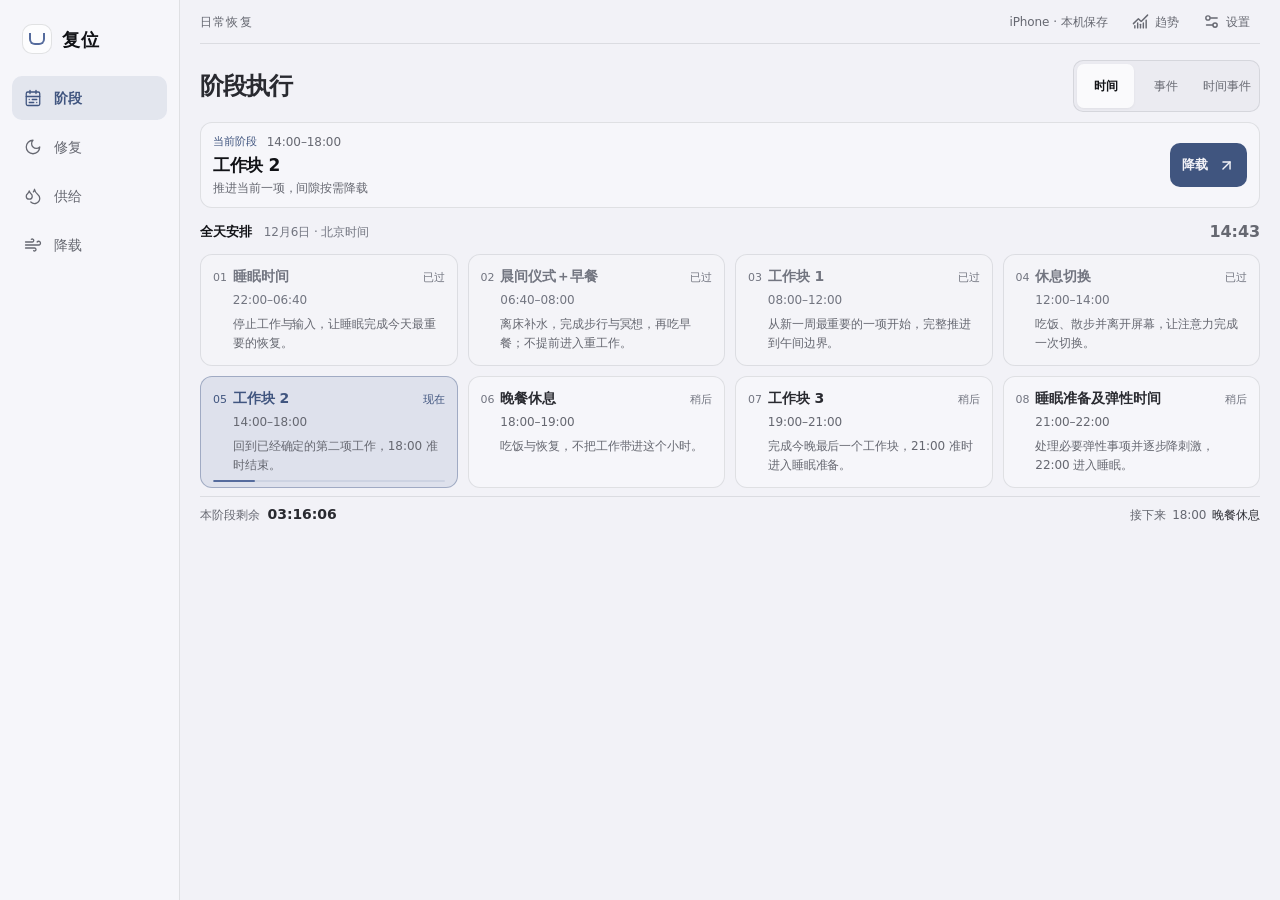
==== commit 674d171e: "Sync Reset HTML/PWA with GPT Sites v108 (6.10.1)" ====
--- a/index.html
+++ b/index.html
@@ -9,7 +9,9 @@
 <meta name="apple-mobile-web-app-capable" content="yes">
 <meta name="apple-mobile-web-app-status-bar-style" content="black-translucent">
 <meta name="apple-mobile-web-app-title" content="复位">
-<meta name="app-build" content="iphone-26914794ac1c">
+<meta name="app-build" content="iphone-4fe485c87195">
+<meta name="app-version" content="6.10.1">
+<meta name="app-source-commit" content="90e9377b4c0f2b72c15a452132be75eb455f9a60">
 <meta name="description" content="复位 iPhone 版：阶段、修复、供给、降载及本机数据备份。">
 <title>复位</title>
 <script>(()=>{var d="html-v1";function y(){let o="system",h="20:00",g="08:00";try{let e=JSON.parse(localStorage.getItem(`reset:${d}:boot-preferences`)??"null"),c=/^(?:[01]\d|2[0-3]):[0-5]\d$/;if(e&&["system","light","dark"].includes(e.theme)&&c.test(e.recoveryStart)&&c.test(e.recoveryEnd))o=e.theme,h=e.recoveryStart,g=e.recoveryEnd;else{let r=localStorage.getItem(`reset:${d}:theme`);(r==="light"||r==="dark")&&(o=r)}}catch{}let m=e=>{let[c,r]=e.split(":").map(Number);return c*60+r},p=new Intl.DateTimeFormat("en-GB",{timeZone:"Asia/Shanghai",hour:"2-digit",minute:"2-digit",hourCycle:"h23"}).format(new Date),a=m(p),n=m(h),s=m(g),u=n===s||(n<s?a>=n&&a<s:a>=n||a<s),l=o==="dark"||o==="system"&&(matchMedia("(prefers-color-scheme: dark)").matches||u),i=l?"#000000":"#f2f2f7",t=document.documentElement;t.dataset.theme=o,t.dataset.pwaStandalone=String(matchMedia("(display-mode: standalone)").matches||navigator.standalone===!0),t.dataset.chromeScheme=l?"dark":"light",t.classList.toggle("night-context",u),t.style.backgroundColor=i,t.style.colorScheme=l?"dark":"light",t.style.setProperty("--system-chrome-bg",i),document.querySelector('meta[name="theme-color"]')?.setAttribute("content",i)}y();})();
@@ -23,6 +25,6 @@
 <div class="system-chrome-layer" aria-hidden="true"></div>
 <div id="root"><main style="padding:calc(24px + env(safe-area-inset-top)) 24px;font:16px system-ui;line-height:1.6"><p id="boot-message">正在打开复位…</p><button id="boot-retry" hidden type="button" style="min-height:44px;padding:8px 20px" onclick="location.reload()">重新打开</button></main></div>
 <noscript>复位需要启用 JavaScript。请使用 iPhone 的 Safari 打开此网址。</noscript>
-<script defer src="./assets/app.e383041e08a8.js" onerror="document.getElementById('boot-message').textContent='应用文件尚未加载完成，请联网后重试。';document.getElementById('boot-retry').hidden=false"></script>
+<script defer src="./assets/app.ef1b3e8892f5.js" onerror="document.getElementById('boot-message').textContent='应用文件尚未加载完成，请联网后重试。';document.getElementById('boot-retry').hidden=false"></script>
 </body>
 </html>
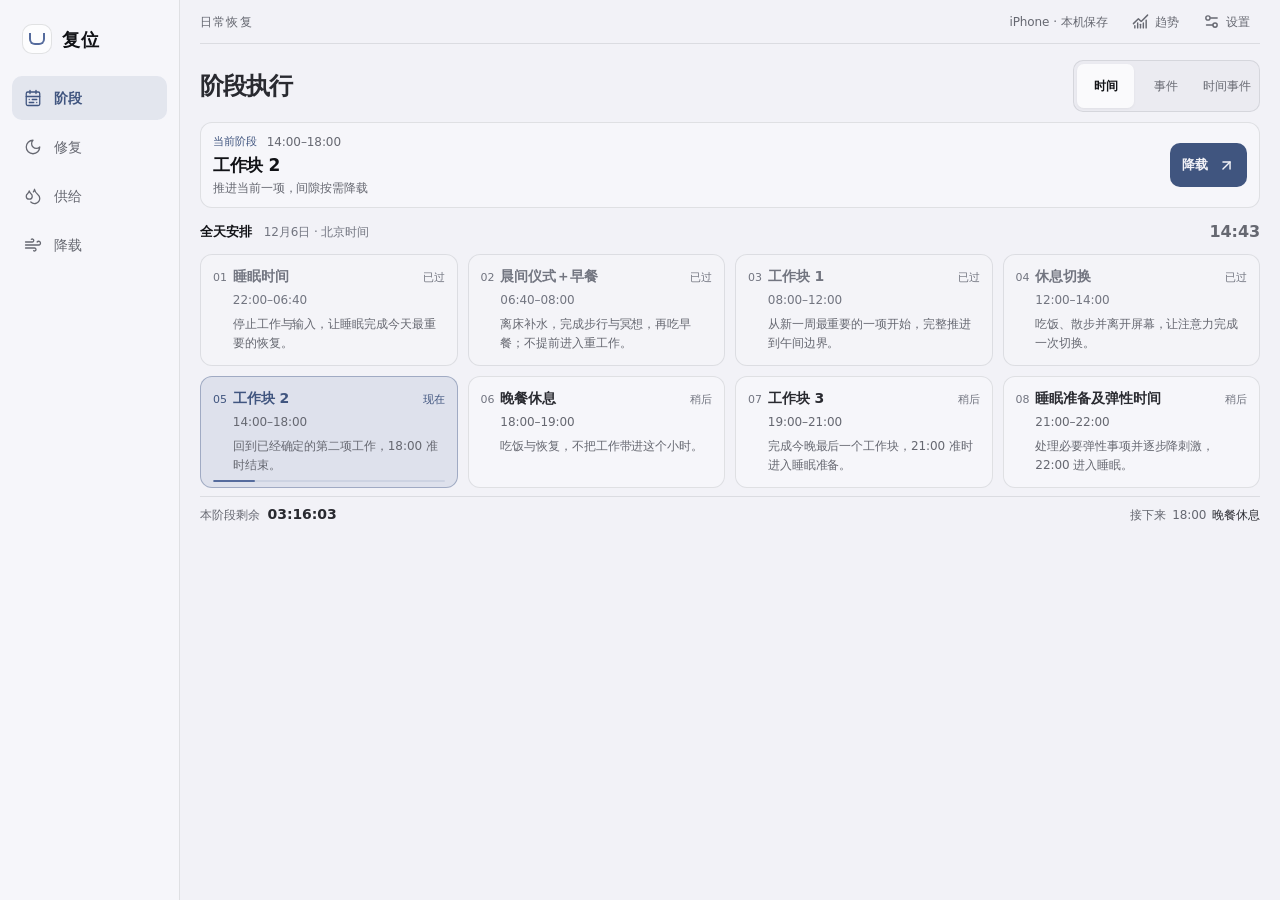
==== commit 3ffbbfa8: "Fix PWA update recovery and avoid stale GitHub Pages HTML caches" ====
--- a/index.html
+++ b/index.html
@@ -9,7 +9,7 @@
 <meta name="apple-mobile-web-app-capable" content="yes">
 <meta name="apple-mobile-web-app-status-bar-style" content="black-translucent">
 <meta name="apple-mobile-web-app-title" content="复位">
-<meta name="app-build" content="iphone-4fe485c87195">
+<meta name="app-build" content="iphone-1e62f84ddbc9">
 <meta name="app-version" content="6.10.1">
 <meta name="app-source-commit" content="90e9377b4c0f2b72c15a452132be75eb455f9a60">
 <meta name="description" content="复位 iPhone 版：阶段、修复、供给、降载及本机数据备份。">
@@ -25,6 +25,6 @@
 <div class="system-chrome-layer" aria-hidden="true"></div>
 <div id="root"><main style="padding:calc(24px + env(safe-area-inset-top)) 24px;font:16px system-ui;line-height:1.6"><p id="boot-message">正在打开复位…</p><button id="boot-retry" hidden type="button" style="min-height:44px;padding:8px 20px" onclick="location.reload()">重新打开</button></main></div>
 <noscript>复位需要启用 JavaScript。请使用 iPhone 的 Safari 打开此网址。</noscript>
-<script defer src="./assets/app.ef1b3e8892f5.js" onerror="document.getElementById('boot-message').textContent='应用文件尚未加载完成，请联网后重试。';document.getElementById('boot-retry').hidden=false"></script>
+<script defer src="./assets/app.60cdde57e778.js" onerror="document.getElementById('boot-message').textContent='应用文件尚未加载完成，请联网后重试。';document.getElementById('boot-retry').hidden=false"></script>
 </body>
 </html>
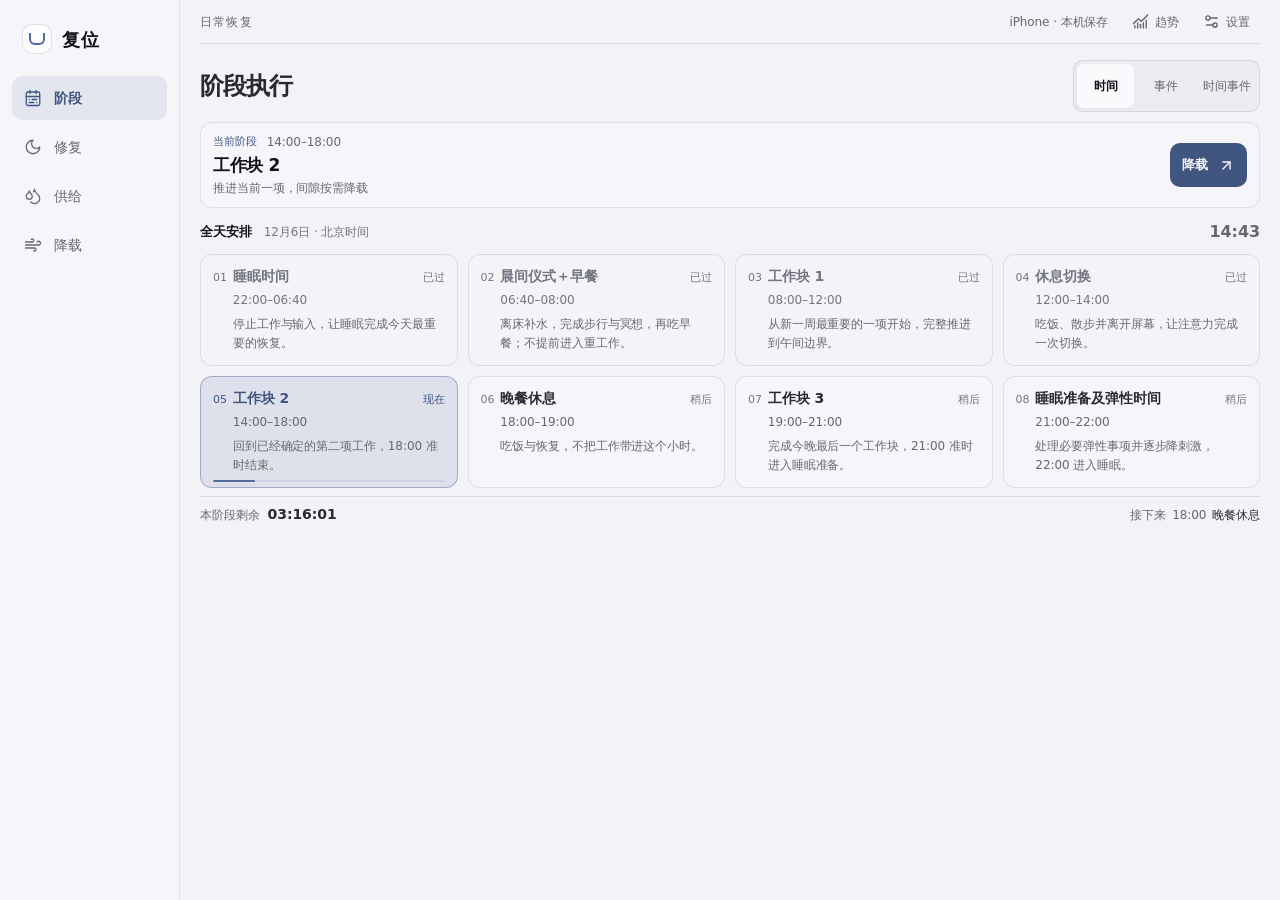
==== commit 4e9f2e57: "Fix Illegal invocation in browser PWA update timers" ====
--- a/index.html
+++ b/index.html
@@ -9,7 +9,7 @@
 <meta name="apple-mobile-web-app-capable" content="yes">
 <meta name="apple-mobile-web-app-status-bar-style" content="black-translucent">
 <meta name="apple-mobile-web-app-title" content="复位">
-<meta name="app-build" content="iphone-1e62f84ddbc9">
+<meta name="app-build" content="iphone-1efcd93d54a3">
 <meta name="app-version" content="6.10.1">
 <meta name="app-source-commit" content="90e9377b4c0f2b72c15a452132be75eb455f9a60">
 <meta name="description" content="复位 iPhone 版：阶段、修复、供给、降载及本机数据备份。">
@@ -25,6 +25,6 @@
 <div class="system-chrome-layer" aria-hidden="true"></div>
 <div id="root"><main style="padding:calc(24px + env(safe-area-inset-top)) 24px;font:16px system-ui;line-height:1.6"><p id="boot-message">正在打开复位…</p><button id="boot-retry" hidden type="button" style="min-height:44px;padding:8px 20px" onclick="location.reload()">重新打开</button></main></div>
 <noscript>复位需要启用 JavaScript。请使用 iPhone 的 Safari 打开此网址。</noscript>
-<script defer src="./assets/app.60cdde57e778.js" onerror="document.getElementById('boot-message').textContent='应用文件尚未加载完成，请联网后重试。';document.getElementById('boot-retry').hidden=false"></script>
+<script defer src="./assets/app.4ffcdad8f7d7.js" onerror="document.getElementById('boot-message').textContent='应用文件尚未加载完成，请联网后重试。';document.getElementById('boot-retry').hidden=false"></script>
 </body>
 </html>
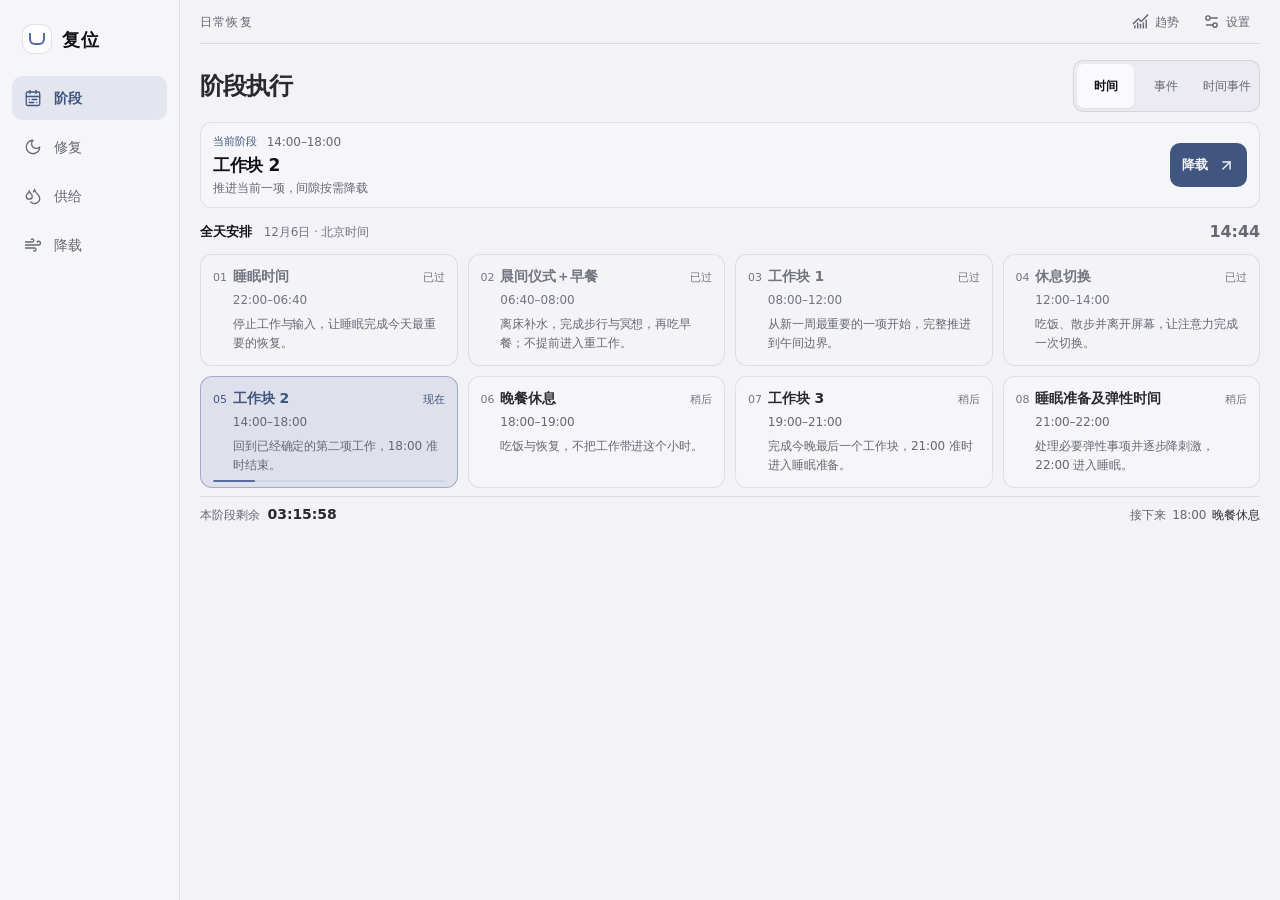
==== commit be0ea8e7: "Match GPT Sites interface: shared layout, floating navigation, and original artwork" ====
--- a/index.html
+++ b/index.html
@@ -9,22 +9,23 @@
 <meta name="apple-mobile-web-app-capable" content="yes">
 <meta name="apple-mobile-web-app-status-bar-style" content="black-translucent">
 <meta name="apple-mobile-web-app-title" content="复位">
-<meta name="app-build" content="iphone-1efcd93d54a3">
+<meta name="app-build" content="iphone-3679a15f9aff">
 <meta name="app-version" content="6.10.1">
 <meta name="app-source-commit" content="90e9377b4c0f2b72c15a452132be75eb455f9a60">
-<meta name="description" content="复位 iPhone 版：阶段、修复、供给、降载及本机数据备份。">
+<meta name="description" content="按时间调度，按事件接续修复、供给与降载。">
 <title>复位</title>
 <script>(()=>{var d="html-v1";function y(){let o="system",h="20:00",g="08:00";try{let e=JSON.parse(localStorage.getItem(`reset:${d}:boot-preferences`)??"null"),c=/^(?:[01]\d|2[0-3]):[0-5]\d$/;if(e&&["system","light","dark"].includes(e.theme)&&c.test(e.recoveryStart)&&c.test(e.recoveryEnd))o=e.theme,h=e.recoveryStart,g=e.recoveryEnd;else{let r=localStorage.getItem(`reset:${d}:theme`);(r==="light"||r==="dark")&&(o=r)}}catch{}let m=e=>{let[c,r]=e.split(":").map(Number);return c*60+r},p=new Intl.DateTimeFormat("en-GB",{timeZone:"Asia/Shanghai",hour:"2-digit",minute:"2-digit",hourCycle:"h23"}).format(new Date),a=m(p),n=m(h),s=m(g),u=n===s||(n<s?a>=n&&a<s:a>=n||a<s),l=o==="dark"||o==="system"&&(matchMedia("(prefers-color-scheme: dark)").matches||u),i=l?"#000000":"#f2f2f7",t=document.documentElement;t.dataset.theme=o,t.dataset.pwaStandalone=String(matchMedia("(display-mode: standalone)").matches||navigator.standalone===!0),t.dataset.chromeScheme=l?"dark":"light",t.classList.toggle("night-context",u),t.style.backgroundColor=i,t.style.colorScheme=l?"dark":"light",t.style.setProperty("--system-chrome-bg",i),document.querySelector('meta[name="theme-color"]')?.setAttribute("content",i)}y();})();
 </script>
 <link rel="icon" href="./icons/icon.svg" type="image/svg+xml">
 <link rel="apple-touch-icon" href="./icons/apple-touch-icon.png" sizes="180x180">
+<link rel="apple-touch-startup-image" href="./startup-iphone-13-pro-max-v410.png">
 <link rel="manifest" href="./manifest.webmanifest">
-<link rel="stylesheet" href="./assets/app.0a87d724c74b.css">
+<link rel="stylesheet" href="./assets/app.52f356652ac8.css">
 </head>
 <body style="background-color:var(--system-chrome-bg,#f2f2f7)">
 <div class="system-chrome-layer" aria-hidden="true"></div>
 <div id="root"><main style="padding:calc(24px + env(safe-area-inset-top)) 24px;font:16px system-ui;line-height:1.6"><p id="boot-message">正在打开复位…</p><button id="boot-retry" hidden type="button" style="min-height:44px;padding:8px 20px" onclick="location.reload()">重新打开</button></main></div>
 <noscript>复位需要启用 JavaScript。请使用 iPhone 的 Safari 打开此网址。</noscript>
-<script defer src="./assets/app.4ffcdad8f7d7.js" onerror="document.getElementById('boot-message').textContent='应用文件尚未加载完成，请联网后重试。';document.getElementById('boot-retry').hidden=false"></script>
+<script defer src="./assets/app.5f701a4dc61d.js" onerror="document.getElementById('boot-message').textContent='应用文件尚未加载完成，请联网后重试。';document.getElementById('boot-retry').hidden=false"></script>
 </body>
 </html>
--- a/assets/app.52f356652ac8.css
+++ b/assets/app.52f356652ac8.css
@@ -0,0 +1 @@
+:root,:root[data-theme=light],:root[data-theme=light].night-context{--chrome-base: #f2f2f7;--bg: #f2f2f7;--surface: rgba(248, 248, 251, .68);--surface-strong: rgba(255, 255, 255, .78);--surface-soft: rgba(232, 232, 238, .68);--surface-muted: rgba(220, 221, 228, .7);--text: #292a30;--text-strong: #111216;--muted: #666871;--faint: #727580;--line: rgba(55, 57, 67, .12);--line-strong: rgba(55, 57, 67, .14);--accent: #556b9d;--accent-strong: #40557f;--accent-soft: rgba(82, 105, 156, .12);--danger: #b15f62;--danger-soft: rgba(250, 221, 222, .76);--success: #4e8b72;--warning: #9b7846;--app-backdrop: var(--bg);color-scheme:light}:root[data-theme=dark],:root.night-context:not([data-theme=light]){--chrome-base: #000000;--bg: #000000;--surface: rgba(28, 29, 36, .68);--surface-strong: rgba(37, 38, 47, .74);--surface-soft: rgba(45, 46, 56, .66);--surface-muted: rgba(55, 56, 67, .68);--text: #e5e5ec;--text-strong: #fbfbff;--muted: #a5a6b1;--faint: #9598a5;--line: rgba(238, 239, 245, .12);--line-strong: rgba(238, 239, 245, .14);--accent: #9aa9cc;--accent-strong: #bac5df;--accent-soft: rgba(112, 130, 171, .22);--danger: #e29a9d;--danger-soft: rgba(99, 54, 58, .5);--success: #82bea4;--warning: #cfaa72;--app-backdrop: #000000;color-scheme:dark}@media(prefers-color-scheme:dark){:root[data-theme=system]:not([data-theme=light]){--chrome-base: #000000;--bg: #000000;--surface: rgba(28, 29, 36, .68);--surface-strong: rgba(37, 38, 47, .74);--surface-soft: rgba(45, 46, 56, .66);--surface-muted: rgba(55, 56, 67, .68);--text: #e5e5ec;--text-strong: #fbfbff;--muted: #a5a6b1;--faint: #9598a5;--line: rgba(238, 239, 245, .12);--line-strong: rgba(238, 239, 245, .14);--accent: #9aa9cc;--accent-strong: #bac5df;--accent-soft: rgba(112, 130, 171, .22);--danger: #e29a9d;--danger-soft: rgba(99, 54, 58, .5);--success: #82bea4;--warning: #cfaa72;--app-backdrop: #000000;color-scheme:dark}}:root{--font-body: 1rem;--font-label: .875rem;--font-caption: .8125rem;--font-meta: .75rem;--page-title-size: 1.5rem;--radius-sm: 8px;--tap-target: 44px;--sidebar-width: 180px;--duration-standard: .18s;--ease-standard: cubic-bezier(.22, .72, .24, 1);--transition: var(--duration-standard) var(--ease-standard);--shell-content-end: calc(76px + env(safe-area-inset-bottom)) ;--shell-floating-end: calc(76px + env(safe-area-inset-bottom)) ;--control-outline: var(--line-strong);--overlay-outline: color-mix(in srgb, var(--line-strong) 78%, transparent);--group-fill: color-mix(in srgb, var(--surface-strong) 58%, transparent);--group-fill-strong: color-mix(in srgb, var(--surface-strong) 76%, transparent);--elevation-chrome: 0 8px 24px rgba(27, 29, 38, .12);--elevation-overlay: 0 18px 48px rgba(16, 17, 23, .2);--radius-control: 10px;--radius-group: 12px;--radius-overlay: 18px}@media(max-width:620px){:root{--page-title-size: 1.375rem}}@media(max-width:1100px){:root{--sidebar-width: 164px}}@media(orientation:landscape)and (max-width:960px)and (max-height:540px){:root{--shell-content-end: calc(62px + env(safe-area-inset-bottom)) ;--shell-floating-end: calc(54px + env(safe-area-inset-bottom)) }}*{box-sizing:border-box}html{min-width:320px;height:100%;background:var(--system-chrome-bg, var(--bg));overflow:hidden;overscroll-behavior-y:none;scroll-behavior:auto}body{height:100%;min-height:0;margin:0;background:var(--bg);color:var(--text);overflow:hidden;font-family:-apple-system,BlinkMacSystemFont,SF Pro Text,SF Pro Display,PingFang SC,Microsoft YaHei,system-ui,sans-serif;font-size:var(--font-body);line-height:1.5;letter-spacing:-.005em;text-rendering:optimizeLegibility;-webkit-font-smoothing:antialiased;-moz-osx-font-smoothing:grayscale;-webkit-tap-highlight-color:transparent}button,input,textarea,select{color:inherit;font:inherit;letter-spacing:inherit;transition:color var(--transition),background var(--transition),border-color var(--transition),opacity var(--transition)}button{border:0;cursor:pointer;touch-action:manipulation}button:disabled,input:disabled,textarea:disabled,select:disabled{cursor:default;opacity:.46}input:not([type=checkbox]):not([type=radio]):not([type=range]),textarea,select{width:100%;min-height:44px;padding:0 13px;border:1px solid var(--control-outline);border-radius:var(--radius-control);background:var(--group-fill-strong)}textarea{min-height:68px;padding-block:12px;resize:vertical;line-height:1.6}input:focus,textarea:focus,select:focus{border-color:var(--accent)}button:focus-visible,input:focus-visible,textarea:focus-visible,select:focus-visible{outline:2px solid var(--accent);outline-offset:2px}::selection{background:var(--accent-soft);color:var(--text-strong)}.eyebrow{display:inline-block;color:var(--accent);font-size:var(--font-meta);font-weight:720;letter-spacing:.08em}.button{min-height:44px;padding:0 17px;border:1px solid transparent;border-radius:var(--radius-control);font-size:var(--font-label);font-weight:660}.button.primary{background:var(--accent-strong);color:var(--bg)}.button.primary:hover:not(:disabled){background:color-mix(in srgb,var(--accent-strong) 88%,var(--text-strong))}.button.secondary{border-color:var(--control-outline);background:var(--group-fill-strong);color:var(--text)}.button.secondary:hover:not(:disabled){background:var(--surface-soft)}.button.quiet{background:transparent;color:var(--muted)}.button.quiet:hover:not(:disabled){background:var(--group-fill)}.button.full{width:100%}.text-button{min-height:44px;padding:6px 0;background:transparent;color:var(--accent);font-size:var(--font-label);font-weight:650}.text-button:hover{color:var(--accent-strong)}[data-intent-received=true]{opacity:.72;transform:scale(.985)}.connection-dot{width:6px;height:6px;border-radius:50%;background:var(--success)}.connection-dot.offline{background:var(--warning)}.immersive-panel{display:grid;align-items:center;min-height:100%;padding:20px;background:var(--bg);animation:none}.active-layout{display:flex;width:min(440px,100%);margin:0 auto;flex-direction:column;align-items:center;justify-content:center;text-align:center;padding:max(12px,env(safe-area-inset-top)) 0 max(12px,env(safe-area-inset-bottom))}.active-layout>h1{color:var(--text-strong);font-size:var(--page-title-size);letter-spacing:-.03em;line-height:1.25;font-weight:650;margin:8px 0 0}.timer-block{width:min(320px,100%);margin:18px 0 12px;padding:12px 0;background:transparent}.timer-block>span{display:block;margin-bottom:6px;color:var(--faint);font-size:var(--font-meta);line-height:1.45}.timer-block strong{display:block;margin:0;color:var(--text-strong);font-size:clamp(44px,5vw,64px);font-variant-numeric:tabular-nums;letter-spacing:-.04em;line-height:1.1;font-weight:500}.timer-block small{display:block;margin-top:8px;color:var(--faint);font-size:var(--font-meta);line-height:1.45}.active-actions{display:grid;width:min(320px,100%);gap:8px;margin-top:14px}.management-view{animation:none}.section-title{display:flex;align-items:baseline;justify-content:space-between;gap:16px}.section-title h2{margin:0;color:var(--text);font-size:14px;font-weight:620}.section-title span{color:var(--faint);font-size:var(--font-meta)}.toggle{position:relative;width:51px;height:44px;flex:0 0 auto;padding:0;border-radius:999px;background:transparent}.toggle:before{position:absolute;top:50%;right:0;left:0;height:31px;border:1px solid color-mix(in srgb,var(--text) 8%,var(--line));border-radius:999px;background:var(--surface-muted);content:"";transform:translateY(-50%);transition:border-color .22s ease,background .22s ease}.toggle span{position:absolute;z-index:1;top:50%;left:2px;width:27px;height:27px;border-radius:50%;background:#fff;transform:translateY(-50%);transition:width .18s ease,transform .22s cubic-bezier(.22,.8,.28,1)}.toggle.checked{background:transparent}.toggle.checked:before{border-color:#34c759;background:#34c759}.toggle.checked span{transform:translate(20px,-50%)}.toggle:active span{width:30px}.toggle.checked:active span{transform:translate(17px,-50%)}.error-screen{display:flex;flex-direction:column;align-items:center;justify-content:center;gap:14px;background:var(--bg);color:var(--muted);min-height:100dvh;padding:max(32px,env(safe-area-inset-top)) 20px max(32px,env(safe-area-inset-bottom));text-align:center}.error-screen p{margin:0;font-size:var(--font-label);max-width:520px;color:var(--muted);line-height:1.6}.error-screen>span{color:var(--accent);font-size:var(--font-meta);font-weight:700;letter-spacing:.12em}.error-screen h1{margin:2px 0;color:var(--text-strong);font-weight:570;letter-spacing:-.04em;max-width:560px;font-size:clamp(28px,6vw,38px)}.error-screen button{margin-top:10px;padding:10px 18px;border-radius:11px;background:var(--accent-strong);font-size:var(--font-label);min-height:var(--tap-target);color:var(--bg)}@keyframes modal-in{0%{opacity:0;transform:translateY(8px) scale(.99)}to{opacity:1;transform:translateY(0) scale(1)}}:root.reduce-motion *,:root.reduce-motion *:before,:root.reduce-motion *:after{scroll-behavior:auto!important;animation-duration:.01ms!important;animation-iteration-count:1!important;transition-duration:.01ms!important}.practice-tone-ember{--practice-tone: #9b643d;--practice-tone-soft: #f0e4d7;--practice-tone-rgb: 155, 100, 61}.practice-tone-vital{--practice-tone: #547985;--practice-tone-soft: #e0eaed;--practice-tone-rgb: 84, 121, 133}.practice-tone-body{--practice-tone: #5f7468;--practice-tone-soft: #e2e9e4;--practice-tone-rgb: 95, 116, 104}.practice-tone-breath{--practice-tone: #667b7d;--practice-tone-soft: #e1e9e9;--practice-tone-rgb: 102, 123, 125}.practice-tone-open{--practice-tone: #6d7587;--practice-tone-soft: #e5e7ed;--practice-tone-rgb: 109, 117, 135}.practice-tone-empty{--practice-tone: #696b68;--practice-tone-soft: #e7e7e4;--practice-tone-rgb: 105, 107, 104}.practice-tone-kind{--practice-tone: #8a6f72;--practice-tone-soft: #eee4e5;--practice-tone-rgb: 138, 111, 114}.practice-tone-walking{--practice-tone: #6d795e;--practice-tone-soft: #e5e9df;--practice-tone-rgb: 109, 121, 94}:root[data-theme=dark] .practice-tone-ember,:root.night-context:not([data-theme=light]) .practice-tone-ember{--practice-tone-soft: #302720}:root[data-theme=dark] .practice-tone-vital,:root.night-context:not([data-theme=light]) .practice-tone-vital{--practice-tone-soft: #223034}:root[data-theme=dark] .practice-tone-body,:root.night-context:not([data-theme=light]) .practice-tone-body{--practice-tone-soft: #26302a}:root[data-theme=dark] .practice-tone-breath,:root.night-context:not([data-theme=light]) .practice-tone-breath{--practice-tone-soft: #263032}:root[data-theme=dark] .practice-tone-open,:root.night-context:not([data-theme=light]) .practice-tone-open{--practice-tone-soft: #292c34}:root[data-theme=dark] .practice-tone-empty,:root.night-context:not([data-theme=light]) .practice-tone-empty{--practice-tone-soft: #2a2b28}:root[data-theme=dark] .practice-tone-kind,:root.night-context:not([data-theme=light]) .practice-tone-kind{--practice-tone-soft: #32292b}:root[data-theme=dark] .practice-tone-walking,:root.night-context:not([data-theme=light]) .practice-tone-walking{--practice-tone-soft: #293025}.guided-practice-shell{--practice-tone: #778985;--practice-tone-rgb: 119, 137, 133;position:relative;isolation:isolate;width:100%;min-height:100vh;min-height:100dvh;overflow:hidden;background-color:#000;background-image:none;color:#e6e5df}.guided-practice-shell.practice-tone-ember{--practice-tone: #c28752;--practice-tone-rgb: 194, 135, 82;background-color:#000;background-image:none}.guided-practice-shell.practice-tone-vital{--practice-tone: #8db8c5;--practice-tone-rgb: 141, 184, 197}.guided-practice-shell.practice-tone-body{--practice-tone: #90a89a;--practice-tone-rgb: 144, 168, 154}.guided-practice-shell.practice-tone-breath{--practice-tone: #91aaad;--practice-tone-rgb: 145, 170, 173}.guided-practice-shell.practice-tone-open{--practice-tone: #9ca6bb;--practice-tone-rgb: 156, 166, 187}.guided-practice-shell.practice-tone-empty{--practice-tone: #a2a39e;--practice-tone-rgb: 162, 163, 158}.guided-practice-shell.practice-tone-kind{--practice-tone: #b59a9d;--practice-tone-rgb: 181, 154, 157}.guided-practice-shell.practice-tone-walking{--practice-tone: #9dab8d;--practice-tone-rgb: 157, 171, 141}.guided-practice-header{position:absolute;z-index:20;inset:0 0 auto;display:flex;align-items:center;justify-content:flex-end;padding:max(22px,env(safe-area-inset-top)) 30px 20px}.guided-practice-header .guided-practice-end{min-height:44px;padding:8px 4px 8px 16px;border:0;background:transparent;color:#aaa8a2;font-size:var(--font-caption);font-weight:620}.guided-practice-stage{position:relative;display:flex;min-height:100vh;min-height:100dvh;align-items:center;justify-content:center;flex-direction:column;padding:112px 24px 120px;background-color:#000;background-image:none;text-align:center}.guided-practice-copy{position:absolute;z-index:4;top:clamp(90px,12vh,132px);left:50%;width:min(720px,calc(100vw - 48px));transform:translate(-50%);transition:opacity .6s ease}.practice-tone-ember.practice-chrome-hidden .guided-practice-copy{opacity:.22}.practice-tone-ember.practice-phase-inner.practice-chrome-hidden .guided-practice-copy,.practice-tone-ember.practice-phase-palming.practice-chrome-hidden .guided-practice-copy{opacity:0}.guided-practice-copy>span{display:block;margin-bottom:9px;color:var(--practice-tone);font-family:Georgia,"Noto Serif SC",serif;font-size:var(--font-meta);letter-spacing:.22em}.guided-practice-copy h1{margin:0;color:#eeeae1;font-family:Georgia,"Noto Serif SC",Songti SC,serif;font-size:clamp(22px,3.4vw,34px);font-weight:400;letter-spacing:.08em;line-height:1.4}.guided-practice-copy p{margin:9px 0 0;color:#9a9f96;font-size:var(--font-body);line-height:1.75;letter-spacing:.06em}.practice-candle-scene{position:absolute;z-index:1;top:var(--practice-flame-y, 48%);left:50%;width:min(540px,60vw);height:min(500px,58vh);transform:translate(-50%,-50%) scale(var(--practice-flame-size, 1));transform-origin:center;pointer-events:none}.practice-candle-scene img{position:absolute;z-index:2;top:50%;left:50%;width:100%;height:100%;object-fit:contain;filter:contrast(1.12) brightness(var(--practice-flame-brightness)) saturate(.9);mask-image:radial-gradient(ellipse 58% 72% at center,#000 38%,rgba(0,0,0,.96) 54%,transparent 79%);transform:translate(-50%,-50%);user-select:none;animation:practice-flame-drift 5.6s ease-in-out infinite alternate}.practice-flame-static .practice-candle-scene img{animation:none}.practice-void-focus{position:absolute;inset:0;display:grid;place-items:center;pointer-events:none}.practice-void-focus span{width:5px;height:5px;border-radius:50%;background:#9e6b37;box-shadow:0 0 34px 12px #b45d1e0d;opacity:0;animation:practice-afterimage-fade 9s ease-out both}.practice-void-focus.palming span{display:none}.guided-practice-controls{position:absolute;z-index:5;bottom:max(42px,env(safe-area-inset-bottom));left:50%;display:flex;align-items:center;transform:translate(-50%);flex-direction:column;gap:13px;transition:opacity .55s ease,transform .55s ease}.practice-chrome-hidden .guided-practice-controls{opacity:0;transform:translate(-50%,8px);pointer-events:none}.practice-time{display:flex;width:176px;align-items:center;flex-direction:column;gap:9px}.practice-time strong{color:#b7b2a8;font-family:ui-monospace,SFMono-Regular,Menlo,Consolas,monospace;font-size:var(--font-label);font-weight:440;letter-spacing:.12em}.practice-time>span{width:100%;height:1px;overflow:hidden;background:#292c29}.practice-time>span i{display:block;width:100%;height:1px;background:color-mix(in srgb,var(--practice-tone) 72%,transparent);transform-origin:left center}.guided-practice-controls>div:nth-child(2){display:flex;justify-content:center;gap:8px}.guided-practice-controls .button{min-height:44px;padding:8px 14px;color:#c0c3bc;font-size:var(--font-label);-webkit-backdrop-filter:none;backdrop-filter:none;border-color:#ffffff1a;background:#000;box-shadow:none;border-radius:var(--radius-control)}.guided-practice-controls .button.secondary{border-color:rgba(var(--practice-tone-rgb),.36);color:var(--practice-tone)}.guided-practice-controls>small{color:#787d75;font-size:var(--font-meta)}.guided-practice-shell.practice-finished,.guided-practice-shell.palming-prep{display:flex;align-items:center;justify-content:center;flex-direction:column;padding:40px 24px;text-align:center}.practice-finished>h1,.palming-prep>h1{margin:12px 0 10px;color:#e5e1d9;font-family:Georgia,"Noto Serif SC",Songti SC,serif;font-size:clamp(27px,4vw,42px);font-weight:400;letter-spacing:-.02em}.practice-finished>p,.palming-prep>p{max-width:480px;margin:0;color:#a1a49c;font-size:var(--font-label);line-height:1.8}.practice-finished>.button{min-height:50px}.practice-finished>.button,.palming-prep>.button{min-width:220px;margin-top:28px;border-color:rgba(var(--practice-tone-rgb),.38);background:#000;color:var(--practice-tone)}.palming-prep>small{margin-top:12px;color:#858980;font-size:var(--font-meta)}.practice-palming-mark{position:relative;width:94px;height:80px;margin:18px 0 22px}.practice-palming-mark span{position:absolute;top:4px;width:46px;height:70px;border:1px solid #5e4a38;border-radius:56% 44% 52% 48%;background:radial-gradient(circle at 50% 50%,rgba(213,106,37,.1),transparent 65%)}.practice-palming-mark span:first-child{left:7px;transform:rotate(14deg)}.practice-palming-mark span:last-child{right:7px;transform:rotate(-14deg)}@keyframes practice-flame-drift{0%{transform:translate(calc(-50% + var(--practice-sway-shift-left)),-50%) rotate(var(--practice-sway-angle-left)) scaleY(var(--practice-sway-scale-low))}46%{transform:translate(calc(-50% + var(--practice-sway-shift-right)),-50%) rotate(var(--practice-sway-angle-right)) scaleY(var(--practice-sway-scale-high))}to{transform:translate(-50%,-50%) rotate(var(--practice-sway-angle-rest)) scaleY(var(--practice-sway-scale-rest))}}@keyframes practice-afterimage-fade{0%{opacity:.22;transform:scale(1)}45%{opacity:.08;transform:scale(.82)}to{opacity:0;transform:scale(.56)}}@media(max-width:820px){.training-utilities{order:-1;align-self:flex-end;padding-top:0}.guided-practice-header{padding-inline:20px}.guided-practice-copy{top:max(82px,calc(env(safe-area-inset-top) + 62px));width:calc(100vw - 40px)}.practice-candle-scene{top:var(--practice-flame-y, 48%);width:min(500px,106vw);height:47vh}.guided-practice-controls{bottom:max(70px,calc(env(safe-area-inset-bottom) + 52px));width:calc(100vw - 36px)}}@media(max-width:540px){.guided-practice-copy h1{font-size:22px;letter-spacing:.06em}.guided-practice-copy p{max-width:300px;margin-inline:auto;line-height:1.7}.practice-candle-scene{top:var(--practice-flame-y, 48%);height:44vh}.guided-practice-controls>small{display:none}.guided-practice-controls>div:nth-child(2){width:100%}.guided-practice-controls .button{flex:1}.practice-time{width:162px}}.sheet-section{display:grid;gap:9px;margin-top:18px;padding-top:16px;border-top:1px solid var(--line)}.sheet-section>span{color:var(--faint);font-size:var(--font-meta);font-weight:650;letter-spacing:.08em}.duration-chip-grid button{padding:7px 9px;border:1px solid var(--line);color:var(--muted);font-size:var(--font-meta);border-color:var(--control-outline);background:var(--group-fill-strong);min-height:44px;border-radius:var(--radius-control)}.duration-chip-grid button.selected{border-color:transparent;background:var(--accent-soft);color:var(--accent-strong)}.duration-chip-grid{display:grid;grid-template-columns:repeat(4,minmax(0,1fr));gap:6px}.sheet-number-field{display:grid;grid-template-columns:auto 88px auto;align-items:center;justify-content:end;gap:8px;color:var(--muted);font-size:var(--font-meta)}.sheet-number-field input{min-height:40px}.sheet-textarea textarea{min-height:76px}.sheet-risk{display:flex;flex-direction:column;gap:2px;margin-top:14px;padding:11px 12px;border-radius:12px;background:var(--danger-soft)}.sheet-risk strong{color:var(--danger);font-size:var(--font-meta)}.sheet-risk span{color:var(--muted);font-size:var(--font-meta)}.sheet-primary{min-height:50px;margin-top:18px}@media(max-width:540px){.duration-chip-grid{grid-template-columns:1fr 1fr}.sheet-primary{position:sticky;z-index:2;bottom:0;box-shadow:0 -10px 22px var(--surface-strong)}}@media(max-width:820px){body{font-size:var(--font-body);line-height:1.55}body button{min-block-size:44px!important}input:not([type=range]):not([type=checkbox]):not([type=radio]),textarea,select{font-size:16px!important}.eyebrow,.sheet-section>span,.sheet-risk span{font-size:var(--font-label);line-height:1.45}.section-title span,.error-screen>span,.sheet-number-field{font-size:var(--font-meta);line-height:1.45}.duration-chip-grid button{min-height:44px!important}}@media(max-width:540px){.guided-practice-header{padding-inline:16px}.guided-practice-copy{width:calc(100vw - 32px)}.guided-practice-copy p{max-width:330px}.guided-practice-controls{width:calc(100vw - 32px)}}@media print{.button{display:none!important}}.practice-page-shell{width:min(1080px,100%);margin-inline:auto}.training-utilities{display:flex;flex:0 0 auto;align-items:center;gap:4px;padding-top:4px}.training-utilities button{display:inline-flex;min-height:44px;align-items:center;gap:6px;padding:0 9px;border-radius:11px;background:transparent;color:var(--muted);font-size:var(--font-label);font-weight:620}.training-utilities button:active{background:var(--accent-soft);color:var(--accent-strong);font-size:var(--font-label)}@media(orientation:landscape)and (max-width:960px)and (max-height:540px){.guided-practice-header{padding-right:max(20px,env(safe-area-inset-right));padding-left:max(20px,env(safe-area-inset-left))}.guided-practice-copy{right:max(24px,env(safe-area-inset-right));left:max(24px,env(safe-area-inset-left));width:auto;transform:none}.guided-practice-controls{width:calc(100vw - max(36px,env(safe-area-inset-left)) - max(36px,env(safe-area-inset-right)))}}.practice-completion{max-width:38rem;margin:8vh auto;padding:2rem 1.25rem;text-align:center}.practice-completion h1{font-size:clamp(1.5rem,4vw,2rem);line-height:1.5}.practice-completion p{line-height:1.8;margin:1rem 0 1.5rem}.practice-save-error{position:fixed;z-index:1100;top:max(1rem,env(safe-area-inset-top));left:1rem;right:1rem;margin:auto;max-width:32rem;padding:1rem;background:#412721;color:#fff;border-radius:1rem}.practice-save-error button{margin-left:.6rem;padding:.5rem;color:inherit;text-decoration:underline}@media(prefers-reduced-motion:reduce){*,*:before,*:after{scroll-behavior:auto!important;animation-duration:.01ms!important;animation-iteration-count:1!important;transition-duration:.01ms!important}}.wim-hof-backdrop{position:absolute;z-index:1;top:54%;left:50%;display:grid;width:min(42vw,360px);aspect-ratio:1;place-items:center;transform:translate(-50%,-50%);pointer-events:none}.wim-hof-breath-ring,.wim-hof-breath-core{position:absolute;border-radius:50%}.wim-hof-breath-ring{inset:4%;border:1px solid rgba(var(--practice-tone-rgb),.28);background:radial-gradient(circle,rgba(var(--practice-tone-rgb),.08),transparent 67%);box-shadow:0 0 80px rgba(var(--practice-tone-rgb),.07),inset 0 0 60px rgba(var(--practice-tone-rgb),.035)}.wim-hof-breath-core{width:10%;aspect-ratio:1;background:rgba(var(--practice-tone-rgb),.55);box-shadow:0 0 32px rgba(var(--practice-tone-rgb),.26)}.wim-hof-backdrop.wim-breathing .wim-hof-breath-ring{animation:wim-hof-breath-cycle 4s ease-in-out infinite}.wim-hof-backdrop.wim-breathing .wim-hof-breath-core{animation:wim-hof-core-cycle 4s ease-in-out infinite}.wim-hof-backdrop.wim-retention .wim-hof-breath-ring{transform:scale(.48);opacity:.34}.wim-hof-backdrop.wim-retention .wim-hof-breath-core{transform:scale(.62);opacity:.5}.wim-hof-backdrop.wim-recovery .wim-hof-breath-ring{transform:scale(.9);animation:wim-hof-recovery-hold 5s ease-in-out infinite alternate}.practice-paused .wim-hof-backdrop span{animation-play-state:paused}.wim-hof-backdrop strong{position:relative;z-index:2;color:#e2eceec7;font-family:ui-monospace,SFMono-Regular,Menlo,Consolas,monospace;font-size:clamp(22px,4vw,34px);font-weight:430;letter-spacing:.08em;animation:wim-hof-count-enter .3s ease both}.wim-hof-retention-action{position:absolute;z-index:7;bottom:max(92px,calc(env(safe-area-inset-bottom) + 72px));left:50%;display:grid;min-width:min(360px,calc(100vw - 40px));gap:2px;padding:12px 18px;color:#dce7e9;transform:translate(-50%);border:1px solid rgba(var(--practice-tone-rgb),.3);background:#000;box-shadow:none;-webkit-backdrop-filter:none;backdrop-filter:none;border-radius:999px}.wim-hof-retention-action span{color:#8f9c9e;font-size:var(--font-meta)}.wim-hof-retention-action strong{font-size:var(--font-label);font-weight:560}.agt-swing-backdrop{position:absolute;z-index:1;top:54%;left:50%;display:grid;width:min(46vw,360px);aspect-ratio:1;place-items:center;color:rgba(var(--practice-tone-rgb),.72);transform:translate(-50%,-50%);pointer-events:none}.agt-swing-arc{position:absolute;inset:6%;border:1px solid rgba(var(--practice-tone-rgb),.22);border-right-color:transparent;border-bottom-color:transparent;border-radius:50%;transform:rotate(34deg)}.agt-kettlebell-mark{position:relative;width:84px;height:68px;border:2px solid currentColor;border-radius:29px 29px 24px 24px;opacity:.76}.agt-kettlebell-mark:before{position:absolute;bottom:calc(100% - 4px);left:50%;width:40px;height:27px;border:2px solid currentColor;border-bottom:0;border-radius:22px 22px 0 0;content:"";transform:translate(-50%)}.agt-kettlebell-mark i{position:absolute;inset:15px;border-radius:50%;background:rgba(var(--practice-tone-rgb),.16)}.agt-swing-backdrop strong{position:absolute;top:72%;color:#e8eef0c7;font-family:ui-monospace,SFMono-Regular,Menlo,Consolas,monospace;font-size:clamp(26px,5vw,40px);font-weight:430;font-variant-numeric:tabular-nums;letter-spacing:.04em}.agt-swing-backdrop small{position:absolute;top:calc(72% + 46px);color:#e8eef06b;font-size:var(--font-meta);letter-spacing:.08em}.agt-swing-backdrop.is-recovery{color:rgba(var(--practice-tone-rgb),.42)}.agt-swing-backdrop.is-recovery .agt-swing-arc{opacity:.44}@keyframes wim-hof-breath-cycle{0%{transform:scale(.58);opacity:.48}46%{transform:scale(1);opacity:.94}to{transform:scale(.62);opacity:.5}}@keyframes wim-hof-core-cycle{0%{transform:scale(.74);opacity:.55}46%{transform:scale(1.42);opacity:.92}to{transform:scale(.78);opacity:.58}}@keyframes wim-hof-recovery-hold{0%{opacity:.62}to{opacity:.9}}@keyframes wim-hof-count-enter{0%{opacity:0;transform:translateY(3px)}to{opacity:1;transform:translateY(0)}}@media(max-width:640px){.agt-swing-backdrop{top:53%;width:min(68vw,300px)}.wim-hof-backdrop{top:53%;width:min(66vw,300px)}.wim-hof-retention-action{bottom:max(82px,calc(env(safe-area-inset-bottom) + 64px))}}.pelvic-training-backdrop{--pelvic-intensity: .2;position:absolute;z-index:1;top:55%;left:50%;display:grid;width:min(38vw,330px);aspect-ratio:1;place-items:center;transform:translate(-50%,-50%);pointer-events:none}.pelvic-training-orbit,.pelvic-training-core{position:absolute;border-radius:50%;transition:transform .26s var(--ease-standard),opacity .26s var(--ease-standard),background .26s var(--ease-standard)}.pelvic-training-orbit{inset:3%;border:1px solid rgba(var(--practice-tone-rgb),.24);background:radial-gradient(circle,rgba(var(--practice-tone-rgb),.065),transparent 69%);box-shadow:0 0 78px rgba(var(--practice-tone-rgb),.06),inset 0 0 62px rgba(var(--practice-tone-rgb),.03);transform:scale(calc(.86 + var(--pelvic-intensity) * .12))}.pelvic-training-core{width:calc(8% + var(--pelvic-intensity) * 9%);aspect-ratio:1;background:rgba(var(--practice-tone-rgb),.62);box-shadow:0 0 38px rgba(var(--practice-tone-rgb),.24)}.pelvic-training-backdrop.is-release .pelvic-training-orbit,.pelvic-training-backdrop.is-rest .pelvic-training-orbit,.pelvic-training-backdrop.is-inhale .pelvic-training-orbit{transform:scale(1);opacity:.52}.pelvic-training-backdrop.is-release .pelvic-training-core,.pelvic-training-backdrop.is-rest .pelvic-training-core{transform:scale(.45);opacity:.28}.pelvic-training-backdrop.is-inhale .pelvic-training-orbit{animation:pelvic-release-breathe 4s ease-out both}.pelvic-training-backdrop.is-exhale .pelvic-training-orbit{animation:pelvic-return-breathe 6s ease-out both}.pelvic-training-backdrop strong{position:relative;z-index:2;color:#e0e9e2c7;font-family:Georgia,"Noto Serif SC",serif;font-weight:400;font-size:clamp(42px,8vw,68px);font-variant-numeric:tabular-nums;letter-spacing:-.04em}.pelvic-training-backdrop small{bottom:27%;letter-spacing:.14em;position:absolute;top:73%;width:min(260px,74vw);color:#e7e9f299;font-size:var(--font-meta);line-height:1.5;text-align:center}.practice-paused .pelvic-training-backdrop span{animation-play-state:paused}@keyframes pelvic-release-breathe{0%{transform:scale(.72);opacity:.78}to{transform:scale(1);opacity:.5}}@keyframes pelvic-return-breathe{0%{transform:scale(1);opacity:.5}to{transform:scale(.84);opacity:.7}}@media(max-width:640px){.pelvic-training-backdrop{top:56%;width:min(66vw,290px)}}.guided-practice-shell:not(.practice-tone-ember){background:#000}.meditation-backdrop{--scene-x: 50%;--scene-y: 52%;--scene-width: min(42vw, 420px);--scene-height: min(42vw, 420px);--scene-radius: 50%;--scene-rotate: 0deg;--scene-field-opacity: .22;--line-one-x: 50%;--line-one-y: 52%;--line-one-width: min(58vw, 560px);--line-one-height: 1px;--line-one-rotate: 0deg;--line-two-x: 50%;--line-two-y: 52%;--line-two-width: min(34vw, 320px);--line-two-height: 1px;--line-two-rotate: 90deg;--point-x: 50%;--point-y: 52%;--point-size: 7px;position:absolute;z-index:0;inset:0;overflow:hidden;pointer-events:none;animation:meditation-scene-enter .9s var(--ease-standard) both}.meditation-backdrop-field,.meditation-backdrop-line,.meditation-backdrop-point{position:absolute;display:block}.meditation-backdrop-field{top:var(--scene-y);left:var(--scene-x);width:var(--scene-width);height:var(--scene-height);border:1px solid rgba(var(--practice-tone-rgb),var(--scene-field-opacity));border-radius:var(--scene-radius);background:radial-gradient(ellipse at center,rgba(var(--practice-tone-rgb),.11),rgba(var(--practice-tone-rgb),.025) 48%,transparent 72%);box-shadow:0 0 80px rgba(var(--practice-tone-rgb),.055),inset 0 0 70px rgba(var(--practice-tone-rgb),.035);transform:translate(-50%,-50%) rotate(var(--scene-rotate));animation:meditation-field-breathe 11s ease-in-out infinite alternate}.meditation-backdrop-line{background:linear-gradient(90deg,transparent,rgba(var(--practice-tone-rgb),.2),transparent);transform:translate(-50%,-50%)}.meditation-backdrop-line.line-one{top:var(--line-one-y);left:var(--line-one-x);width:var(--line-one-width);height:var(--line-one-height);transform:translate(-50%,-50%) rotate(var(--line-one-rotate))}.meditation-backdrop-line.line-two{top:var(--line-two-y);left:var(--line-two-x);width:var(--line-two-width);height:var(--line-two-height);transform:translate(-50%,-50%) rotate(var(--line-two-rotate))}.meditation-backdrop-point{top:var(--point-y);left:var(--point-x);width:var(--point-size);height:var(--point-size);border-radius:50%;background:rgba(var(--practice-tone-rgb),.58);box-shadow:0 0 0 7px rgba(var(--practice-tone-rgb),.035),0 0 34px rgba(var(--practice-tone-rgb),.22);transform:translate(-50%,-50%)}.practice-tone-body .meditation-backdrop{background:#000}.practice-tone-body .meditation-backdrop-field{border-radius:46% 54% 50% 50%}.practice-tone-body.practice-step-1{--scene-y: 79%;--scene-width: min(72vw, 680px);--scene-height: 11vh;--scene-radius: 50%;--line-one-y: 84%;--line-one-width: min(82vw, 780px);--line-two-y: 72%;--line-two-height: 22vh;--point-y: 79%}.practice-tone-body.practice-step-2{--scene-y: 31%;--scene-width: min(30vw, 240px);--scene-height: min(22vw, 180px);--line-one-y: 42%;--line-one-width: min(38vw, 300px);--line-two-y: 31%;--line-two-height: min(30vw, 240px);--point-y: 31%}.practice-tone-body.practice-step-3{--scene-y: 43%;--scene-width: min(58vw, 540px);--scene-height: 18vh;--line-one-y: 43%;--line-one-width: min(66vw, 620px);--line-two-y: 51%;--line-two-height: 30vh;--point-y: 43%}.practice-tone-body.practice-step-4{--scene-y: 58%;--scene-width: min(34vw, 300px);--scene-height: min(30vw, 270px);--line-one-y: 58%;--line-one-width: min(42vw, 380px);--line-two-y: 58%;--line-two-height: min(38vw, 340px);--point-y: 58%}.practice-tone-body.practice-step-5{--scene-y: 76%;--scene-width: min(48vw, 420px);--scene-height: 18vh;--line-one-y: 80%;--line-one-width: min(60vw, 540px);--line-two-y: 68%;--line-two-height: 40vh;--point-y: 76%}.practice-tone-body.practice-step-6{--scene-y: 54%;--scene-width: min(38vw, 330px);--scene-height: 58vh;--line-one-y: 54%;--line-one-width: min(58vw, 520px);--line-two-y: 54%;--line-two-height: 64vh;--point-y: 54%;--scene-field-opacity: .28}.practice-tone-breath .meditation-backdrop{background:#000}.practice-tone-breath .meditation-backdrop-line{border:1px solid rgba(var(--practice-tone-rgb),.12);border-radius:50%;background:transparent}.practice-tone-breath.practice-step-1{--scene-width: min(28vw, 230px);--scene-height: min(28vw, 230px);--line-one-width: min(40vw, 340px);--line-one-height: min(40vw, 340px);--line-two-width: min(18vw, 150px);--line-two-height: min(18vw, 150px)}.practice-tone-breath.practice-step-2{--scene-width: min(34vw, 280px);--scene-height: min(34vw, 280px);--line-one-width: min(50vw, 430px);--line-one-height: min(50vw, 430px);--line-two-width: min(21vw, 170px);--line-two-height: min(21vw, 170px);--scene-field-opacity: .28}.practice-tone-breath.practice-step-3{--scene-width: min(42vw, 350px);--scene-height: min(42vw, 350px);--line-one-width: min(62vw, 540px);--line-one-height: min(62vw, 540px);--line-two-width: min(26vw, 210px);--line-two-height: min(26vw, 210px);--point-x: 48%}.practice-tone-breath.practice-step-4{--scene-width: min(66vw, 580px);--scene-height: min(66vw, 580px);--line-one-width: min(86vw, 760px);--line-one-height: min(86vw, 760px);--line-two-width: min(42vw, 360px);--line-two-height: min(42vw, 360px);--scene-field-opacity: .2}.practice-tone-open .meditation-backdrop{background:#000}.practice-tone-open .meditation-backdrop-field{border-radius:50%}.practice-tone-open .line-two{border:1px solid rgba(var(--practice-tone-rgb),.12);border-radius:50%;background:transparent}.practice-tone-open.practice-step-1{--scene-y: 38%;--scene-width: min(72vw, 680px);--scene-height: 24vh;--line-one-y: 54%;--line-one-width: min(84vw, 780px);--line-two-x: 30%;--line-two-y: 39%;--line-two-width: 14vmin;--line-two-height: 14vmin;--point-x: 68%;--point-y: 38%}.practice-tone-open.practice-step-2{--scene-y: 68%;--scene-width: min(42vw, 360px);--scene-height: 18vh;--line-one-y: 76%;--line-one-width: min(62vw, 560px);--line-two-x: 50%;--line-two-y: 68%;--line-two-width: 24vmin;--line-two-height: 24vmin;--point-y: 68%}.practice-tone-open.practice-step-3{--scene-x: 60%;--scene-y: 46%;--scene-width: min(54vw, 480px);--scene-height: 34vh;--line-one-y: 60%;--line-one-width: min(74vw, 680px);--line-two-x: 34%;--line-two-y: 38%;--line-two-width: 20vmin;--line-two-height: 20vmin;--point-x: 65%;--point-y: 42%}.practice-tone-open.practice-step-4{--scene-y: 52%;--scene-width: min(88vw, 920px);--scene-height: 58vh;--line-one-y: 66%;--line-one-width: min(94vw, 1040px);--line-two-x: 50%;--line-two-y: 52%;--line-two-width: min(48vw, 440px);--line-two-height: min(48vw, 440px);--point-size: 5px;--scene-field-opacity: .16}.practice-tone-empty .meditation-backdrop{background:#000}.practice-tone-empty .meditation-backdrop-field{border:0;filter:blur(18px)}.practice-tone-empty .meditation-backdrop-line{height:2px;filter:blur(2px);opacity:.64}.practice-tone-empty.practice-step-1{--scene-y: 43%;--scene-width: min(64vw, 600px);--scene-height: 28vh;--line-one-y: 44%;--line-one-width: min(72vw, 680px);--line-one-rotate: -5deg;--line-two-y: 58%;--line-two-width: min(54vw, 500px);--line-two-rotate: 4deg}.practice-tone-empty.practice-step-2{--scene-x: 56%;--scene-y: 47%;--scene-width: min(52vw, 470px);--scene-height: 24vh;--line-one-x: 58%;--line-one-y: 43%;--line-one-width: min(56vw, 520px);--line-one-rotate: -3deg;--line-two-x: 42%;--line-two-y: 59%;--line-two-width: min(42vw, 390px);--line-two-rotate: 3deg}.practice-tone-empty.practice-step-3{--scene-y: 51%;--scene-width: min(34vw, 300px);--scene-height: 18vh;--line-one-y: 47%;--line-one-width: min(32vw, 280px);--line-two-y: 58%;--line-two-width: min(24vw, 210px);--scene-field-opacity: .1}.practice-tone-empty.practice-step-4{--scene-y: 52%;--scene-width: min(18vw, 150px);--scene-height: min(18vw, 150px);--line-one-width: 12vw;--line-two-width: 0;--point-size: 4px;--scene-field-opacity: .05}.practice-tone-kind .meditation-backdrop{background:#000}.practice-tone-kind .meditation-backdrop-field{border-radius:48% 52% 58% 42%;transform:translate(-50%,-50%) rotate(-8deg)}.practice-tone-kind .meditation-backdrop-line{height:24vh;border-top:1px solid rgba(var(--practice-tone-rgb),.16);border-radius:50%;background:transparent}.practice-tone-kind.practice-step-1{--scene-y: 46%;--scene-width: min(26vw, 220px);--scene-height: min(24vw, 200px);--line-one-y: 58%;--line-one-width: min(42vw, 360px);--line-two-y: 62%;--line-two-width: min(32vw, 280px);--point-y: 46%}.practice-tone-kind.practice-step-2{--scene-y: 48%;--scene-width: min(36vw, 300px);--scene-height: min(32vw, 260px);--line-one-y: 62%;--line-one-width: min(54vw, 480px);--line-two-y: 66%;--line-two-width: min(40vw, 350px);--point-y: 48%}.practice-tone-kind.practice-step-3{--scene-y: 56%;--scene-width: min(52vw, 460px);--scene-height: 34vh;--line-one-y: 68%;--line-one-width: min(68vw, 620px);--line-two-y: 72%;--line-two-width: min(52vw, 460px);--point-y: 55%}.practice-tone-kind.practice-step-4{--scene-y: 60%;--scene-width: min(76vw, 720px);--scene-height: 44vh;--line-one-y: 73%;--line-one-width: min(88vw, 860px);--line-two-y: 77%;--line-two-width: min(68vw, 640px);--point-y: 58%;--scene-field-opacity: .16}.practice-tone-walking .meditation-backdrop{background:#000}.practice-tone-walking .meditation-backdrop-field{border-radius:50%}.practice-tone-walking .meditation-backdrop-line{top:auto;bottom:-6%;height:66vh;background:linear-gradient(180deg,transparent,rgba(var(--practice-tone-rgb),.18));transform-origin:bottom center}.practice-tone-walking .line-one{left:38%;transform:rotate(16deg)}.practice-tone-walking .line-two{left:62%;transform:rotate(-16deg)}.practice-tone-walking.practice-step-1{--scene-y: 76%;--scene-width: min(44vw, 380px);--scene-height: 15vh;--line-one-width: 1px;--line-two-width: 1px;--point-y: 76%}.practice-tone-walking.practice-step-2{--scene-y: 49%;--scene-width: min(88vw, 920px);--scene-height: 3px;--line-one-width: 1px;--line-two-width: 1px;--point-y: 49%;--point-size: 5px}.practice-tone-walking.practice-step-3{--scene-y: 43%;--scene-width: min(42vw, 360px);--scene-height: min(42vw, 360px);--line-one-width: 1px;--line-two-width: 1px;--point-y: 43%}.practice-tone-walking.practice-step-4{--scene-y: 58%;--scene-width: min(76vw, 740px);--scene-height: 36vh;--line-one-width: 1px;--line-two-width: 1px;--point-y: 50%;--scene-field-opacity: .18}.guided-practice-shell:not(.practice-tone-ember) .guided-practice-copy{transition:opacity .48s var(--ease-standard),transform .48s var(--ease-standard),visibility 0s linear}.guided-practice-shell:not(.practice-tone-ember).practice-chrome-hidden .guided-practice-controls{visibility:hidden;opacity:0;pointer-events:none}@keyframes meditation-scene-enter{0%{opacity:0;transform:scale(1.015)}to{opacity:1;transform:scale(1)}}@keyframes meditation-field-breathe{0%{opacity:.62}to{opacity:.92}}.guided-practice-controls>div:nth-child(2),.guided-practice-controls>small{transition:opacity .42s ease,transform .42s ease}.guided-practice-shell:not(.practice-bedtime-stillness).practice-chrome-hidden .guided-practice-controls{visibility:visible!important;opacity:1!important;transform:translate(-50%)!important;pointer-events:none}.practice-chrome-hidden .guided-practice-controls>div:nth-child(2),.practice-chrome-hidden .guided-practice-controls>small{opacity:0;transform:translateY(6px);pointer-events:none}.practice-chrome-hidden .practice-time{visibility:visible;opacity:1}.wim-hof-live-cue{position:relative;z-index:2;display:grid;place-items:center;gap:5px}.wim-hof-live-cue small{color:#e8ebf5ad;font-size:var(--font-meta);letter-spacing:.04em}.wim-hof-backdrop.is-inhale .wim-hof-breath-ring{border-color:rgba(var(--practice-tone-rgb),.44)}.wim-hof-backdrop.is-exhale .wim-hof-breath-ring{border-color:rgba(var(--practice-tone-rgb),.2)}.pelvic-training-backdrop em{position:absolute;top:21%;color:rgba(var(--practice-tone-rgb),.64);font-size:var(--font-meta);font-style:normal;font-weight:680;letter-spacing:.18em}.guided-practice-header .guided-practice-end:active:not(:disabled){transform:none}.guided-practice-controls .practice-time{padding:0;border:0;border-radius:0;background:transparent;box-shadow:none;-webkit-backdrop-filter:none;backdrop-filter:none}.guided-practice-shell.practice-bedtime-stillness .guided-practice-stage{gap:48px;padding:max(88px,calc(env(safe-area-inset-top) + 64px)) max(24px,env(safe-area-inset-right)) max(32px,env(safe-area-inset-bottom)) max(24px,env(safe-area-inset-left))}.guided-practice-shell.practice-bedtime-stillness .guided-practice-copy,.guided-practice-shell.practice-bedtime-stillness .guided-practice-controls{position:relative;inset:auto;width:min(100%,36rem);transform:none}.practice-bedtime-stillness .guided-practice-copy h1{font-family:-apple-system,BlinkMacSystemFont,PingFang SC,system-ui,sans-serif;font-size:clamp(2rem,5vw,2.75rem);font-weight:500;letter-spacing:.04em}.practice-bedtime-stillness .guided-practice-copy p{max-width:100%;margin:16px auto 0;font-size:var(--font-body)}.practice-bedtime-stillness .guided-practice-copy>span{font-family:inherit;font-size:var(--font-label);letter-spacing:.04em}.practice-bedtime-stillness.practice-chrome-hidden .practice-time{opacity:0;visibility:hidden}.practice-bedtime-stillness .practice-time{transition:opacity .48s ease}@media(orientation:landscape)and (max-height:540px){.guided-practice-shell.practice-bedtime-stillness .guided-practice-stage{gap:24px}}.app-frame{display:grid;grid-template-columns:var(--sidebar-width) minmax(0,1fr);height:100dvh;min-height:0;overflow:hidden;background:var(--app-backdrop)}.app-frame.is-immersive{display:block}.main-surface{position:relative;grid-column:2;min-width:0;height:100%;min-height:0;overflow:hidden}.view-container{width:min(1280px,calc(100% - 40px));height:100%;min-height:0;margin:0 auto;padding:16px 0;overflow-x:hidden;overflow-y:auto;overflow-anchor:none;overscroll-behavior-y:contain;-webkit-overflow-scrolling:touch}.is-immersive .view-container{width:100%;margin:0;padding:0}.app-frame.is-guided-practice,.app-frame.is-guided-practice .main-surface,.app-frame.is-guided-practice .view-container{background:#000}.workspace-tools{position:absolute;z-index:40;inset:0 20px auto;height:44px;display:flex;align-items:center;justify-content:space-between;max-width:1280px;margin:auto;border-bottom:1px solid var(--line);color:var(--muted);font-size:var(--font-meta)}.workspace-tools>span{font-weight:550;letter-spacing:.1em}.workspace-tools>div{display:flex;align-items:center;gap:4px}.workspace-tools button{display:flex;align-items:center;gap:6px;min-height:40px;padding:6px 10px;background:none;color:var(--muted);font-size:var(--font-meta);border-radius:8px}.primary-deck{position:absolute;inset:44px 0 0}.primary-panel{position:absolute;inset:0;min-height:0;padding:16px 20px;overflow:auto;overflow-x:hidden;overscroll-behavior-y:contain;overflow-anchor:none;-webkit-overflow-scrolling:touch;visibility:hidden;pointer-events:none}.primary-panel.is-current{visibility:visible;pointer-events:auto}.primary-deck:not(.is-current) .primary-panel{visibility:hidden;pointer-events:none}.primary-panel:focus{outline:none}.main-surface>.system-message{position:absolute;z-index:180;bottom:20px;left:50%;transform:translate(-50%);width:min(640px,calc(100% - 32px))}.sidebar{position:fixed;inset:0 auto 0 0;z-index:20;display:flex;width:var(--sidebar-width);height:100dvh;flex-direction:column;padding:20px 12px 16px;border-right:1px solid var(--line);background:var(--surface)}.brand{display:flex;width:100%;min-height:56px;align-items:center;gap:10px;padding:0 10px 18px;background:transparent;color:var(--text);text-align:left}.brand strong{color:var(--text-strong);font-size:18px;font-weight:650;letter-spacing:.08em}.brand-mark{display:inline-flex;width:30px;height:30px;align-items:center;justify-content:center;border:1px solid var(--line-strong);border-radius:10px;background:var(--surface-strong)}.brand-mark span:first-child{width:8px;height:12px;border-bottom:2px solid var(--accent);border-left:2px solid var(--accent);border-radius:0 0 0 6px}.brand-mark span:last-child{width:8px;height:12px;border-right:2px solid var(--accent);border-bottom:2px solid var(--accent);border-radius:0 0 6px}.sidebar nav{display:grid;flex:1;align-content:start;gap:5px}.sidebar nav button{display:flex;min-height:44px;align-items:center;gap:12px;padding:0 12px;border-radius:10px;background:transparent;color:var(--muted);font-size:var(--font-label);text-align:left}.sidebar nav button:hover{background:var(--surface-soft);color:var(--text)}.sidebar nav button.active{background:var(--accent-soft);color:var(--accent-strong);font-weight:650}.sidebar-footer{display:flex;flex-wrap:wrap;align-items:center;gap:8px;padding:12px 8px 0;color:var(--muted);font-size:var(--font-meta)}.mobile-nav,.system-chrome-layer{display:none}:root[data-pwa-standalone=true] .system-chrome-layer{position:fixed;z-index:2147483646;inset:0 0 auto;display:block;width:100%;height:env(safe-area-inset-top);background:var(--system-chrome-bg, #000000);pointer-events:none;transition:none}:root[data-pwa-standalone=true] .app-frame{height:100svh;background:var(--system-chrome-bg, var(--bg))}@media(max-width:820px),(orientation:landscape)and (max-width:960px)and (max-height:540px){.app-frame{display:block}.sidebar{display:none}.view-container{width:100%;padding:max(12px,env(safe-area-inset-top)) max(12px,env(safe-area-inset-right)) var(--shell-content-end) max(12px,env(safe-area-inset-left))}.workspace-tools{position:fixed;top:env(safe-area-inset-top);inset-inline:12px;background:var(--system-chrome-bg, var(--bg))}.workspace-tools:before{content:"";position:absolute;z-index:-1;inset:calc(-1*env(safe-area-inset-top)) -12px 0;background:inherit;pointer-events:none}.workspace-tools button{min-height:44px}.primary-deck{top:calc(44px + env(safe-area-inset-top))}.primary-panel{padding:12px max(12px,env(safe-area-inset-right)) var(--shell-content-end) max(12px,env(safe-area-inset-left))}.main-surface>.system-message{bottom:var(--shell-floating-end)}.mobile-nav{position:fixed;z-index:160;bottom:max(8px,env(safe-area-inset-bottom));left:50%;display:grid;width:min(480px,calc(100% - 24px));min-height:58px;grid-template-columns:repeat(4,minmax(0,1fr));padding:4px;border:1px solid var(--line-strong);border-radius:16px;background:var(--chrome-base);box-shadow:var(--elevation-chrome);transform:translate(-50%)}.mobile-nav button{display:flex;min-width:0;min-height:48px;align-items:center;justify-content:center;flex-direction:column;gap:3px;border-radius:10px;background:transparent;color:var(--muted)}.mobile-nav button.active{color:var(--accent-strong);background:var(--accent-soft);font-weight:650}.mobile-nav button:focus-visible{outline-offset:-3px}.mobile-nav-label{font-size:var(--font-meta);line-height:1.25;white-space:nowrap}.mobile-nav-icon{flex:0 0 auto}}@media(orientation:landscape)and (max-width:960px)and (max-height:540px){.mobile-nav{bottom:max(5px,env(safe-area-inset-bottom));min-height:44px;width:min(440px,calc(100% - 96px));padding:2px;border-radius:12px}.mobile-nav button{min-height:40px;flex-direction:row;gap:8px}.mobile-nav-icon{width:16px;height:16px}}.is-immersive .view-container{width:100%;padding:0}@media print{.sidebar,.mobile-nav,.workspace-tools{display:none!important}.app-frame,.main-surface{display:block;height:auto;overflow:visible}.view-container,.primary-deck,.primary-panel.is-current{position:static;width:100%;height:auto;overflow:visible}.primary-panel:not(.is-current),.primary-deck:not(.is-current){display:none}}.modal-backdrop{position:fixed;z-index:200;inset:0;display:flex;align-items:center;justify-content:center;padding:22px;background:#1011174d;-webkit-backdrop-filter:blur(7px);backdrop-filter:blur(7px)}.modal-card,.bottom-sheet,.system-message{border:1px solid var(--overlay-outline);background:color-mix(in srgb,var(--surface-strong) 94%,var(--bg));box-shadow:var(--elevation-overlay);-webkit-backdrop-filter:blur(20px) saturate(120%);backdrop-filter:blur(20px) saturate(120%)}.modal-card{position:relative;width:min(560px,100%);max-height:calc(100dvh - 44px);overflow-y:auto;padding:28px;border-radius:var(--radius-overlay);animation:modal-in .18s ease both}.modal-close{position:absolute;top:16px;right:16px;width:var(--tap-target);height:var(--tap-target);border-radius:50%;background:var(--surface-soft);color:var(--muted);font-size:20px;line-height:1}.sheet-backdrop{align-items:flex-end;padding:0;overflow:hidden;overscroll-behavior:none}.bottom-sheet{width:min(680px,calc(100% - 24px));max-height:min(88dvh,760px);overflow-y:auto;padding:24px 24px max(24px,env(safe-area-inset-bottom));border-bottom:0;border-radius:var(--radius-overlay) var(--radius-overlay) 0 0;overscroll-behavior:contain;-webkit-overflow-scrolling:touch}.sheet-handle{display:block;width:34px;height:4px;margin:-10px auto 14px;border-radius:4px;background:color-mix(in srgb,var(--muted) 36%,transparent)}.sheet-heading{padding-right:48px}.sheet-heading h2{margin:0;color:var(--text-strong);font-size:1.5rem;font-weight:650;letter-spacing:-.025em}.sheet-heading p{margin:6px 0 0;color:var(--muted);font-size:var(--font-label);line-height:1.6}.system-message{position:fixed;z-index:180;right:28px;bottom:28px;display:flex;max-width:440px;align-items:center;gap:16px;padding:12px 16px;border-radius:14px;color:var(--text);font-size:var(--font-label)}.system-message.warning{border-color:color-mix(in srgb,var(--danger) 26%,var(--line))}.system-message button{flex:0 0 auto;min-height:44px;padding:0 8px;border-radius:8px;background:var(--surface-soft);color:var(--muted);font-size:var(--font-label)}@media(max-width:820px){.bottom-sheet{width:100%;padding:22px 18px max(20px,env(safe-area-inset-bottom));border-right:0;border-left:0}.sheet-heading h2{font-size:1.375rem}}@media(max-width:820px),(orientation:landscape)and (max-width:960px)and (max-height:540px){.system-message{right:max(12px,env(safe-area-inset-right));bottom:var(--shell-floating-end);left:max(12px,env(safe-area-inset-left));max-width:none}}.stage-page{position:relative;width:100%;display:grid;align-content:start;gap:8px;color:var(--text)}.stage-page[data-ready=false] .stage-dynamic{visibility:hidden}.stage-page[data-ready=false] .stage-progress i{width:0!important;transition:none}.stage-boot-copy{position:absolute;z-index:1;inset:50% auto auto 50%;display:grid;gap:5px;text-align:center;transform:translate(-50%,-50%)}.stage-boot-copy span{color:var(--faint);font-size:12px;font-weight:650;letter-spacing:.12em}.stage-boot-copy strong{color:var(--text);font-size:18px;font-weight:560;white-space:nowrap}.stage-boot-retry{min-height:var(--tap-target);margin-top:8px;padding:0 14px;display:grid;place-items:center;border-radius:10px;visibility:hidden;background:var(--accent-soft);color:var(--accent-strong);font-size:13px;font-weight:620;opacity:0;animation:stage-boot-retry-reveal 1ms 12s forwards}@keyframes stage-boot-retry-reveal{to{visibility:visible;opacity:1}}.stage-error{margin:0;font-size:12px;line-height:1.5;color:var(--muted)}.stage-header{display:flex;align-items:center;justify-content:space-between;gap:12px;min-height:28px}.stage-header>div{display:flex;align-items:baseline;gap:12px}.stage-header h2{margin:0;color:var(--text-strong);font-size:13px;font-weight:650}.stage-header small{color:var(--faint);font-size:12px}.stage-header>time{color:var(--muted);font-size:16px;font-variant-numeric:tabular-nums;font-weight:550}.stage-timeline{display:grid;grid-auto-rows:auto;align-content:start;grid-template-columns:repeat(4,minmax(0,1fr));gap:10px;margin:0;padding:0;list-style:none}.stage-timeline li{position:relative;min-width:0;display:grid;grid-template-columns:auto minmax(0,1fr) auto;align-content:start;align-items:start;gap:6px;padding:12px;border:1px solid var(--line);border-radius:var(--radius-group);background:var(--surface);box-shadow:none}.stage-timeline li>span{color:var(--faint);font-size:11px;font-variant-numeric:tabular-nums;padding-top:3px}.stage-timeline li>div:not(.stage-progress){min-width:0;display:grid;gap:4px}.stage-timeline strong{color:var(--text);font-size:14px;font-weight:600;line-height:1.4}.stage-timeline time{color:var(--muted);font-size:12px;font-variant-numeric:tabular-nums;white-space:nowrap}.stage-status{font-size:11px;color:var(--faint);line-height:1.6;white-space:nowrap;padding-top:2px}.stage-guidance{grid-column:2 / -1;margin:0;color:var(--muted);font-size:12px;line-height:1.6}.stage-timeline li[data-status=past]{background:color-mix(in srgb,var(--surface-strong) 24%,transparent)}.stage-timeline li[data-status=past] strong,.stage-timeline li[data-status=past] time,.stage-timeline li[data-status=past]>span{color:var(--faint)}.stage-timeline li[data-status=current]{border-color:color-mix(in srgb,var(--accent) 35%,var(--line));background:var(--accent-soft);box-shadow:none}.stage-timeline li[data-status=current]>span,.stage-timeline li[data-status=current] strong,.stage-timeline li[data-status=current] .stage-status{color:var(--accent-strong)}.stage-progress{position:absolute;inset:auto 12px 5px;height:2px;overflow:hidden;border-radius:999px;background:color-mix(in srgb,var(--accent) 12%,transparent)}.stage-progress i{display:block;height:100%;border-radius:inherit;background:var(--accent);transition:width 1s linear}.stage-footer{display:flex;align-items:center;justify-content:space-between;gap:10px 20px;min-height:30px;border-top:1px solid var(--line);padding-top:7px;font-size:12px;color:var(--muted)}.stage-remaining{display:flex;align-items:baseline;gap:8px}.stage-remaining strong{color:var(--text);font-size:14px;font-variant-numeric:tabular-nums;font-weight:550}.stage-next{display:flex;align-items:baseline;gap:6px}.stage-next strong{color:var(--text);font-weight:550}.stage-next time{font-size:12px;font-variant-numeric:tabular-nums}@media(max-width:1100px){.stage-timeline{grid-template-columns:repeat(2,minmax(0,1fr));gap:8px}.stage-timeline li{padding:10px 12px;column-gap:8px;row-gap:3px}.stage-guidance{font-size:11px}}@media(max-width:620px){.stage-page{gap:6px}.stage-header{min-height:23px}.stage-header>div{gap:7px}.stage-header>time{font-size:14px}.stage-timeline{gap:6px}.stage-timeline li{grid-template-columns:minmax(0,1fr) auto;padding:8px 10px;gap:4px;align-items:center}.stage-timeline li>span{display:none}.stage-timeline li>div:not(.stage-progress){gap:3px}.stage-timeline strong{font-size:13px;line-height:1.35}.stage-status{padding:0}.stage-guidance{display:none}.stage-progress{inset-inline:10px;bottom:4px}.stage-footer{min-height:28px;flex-wrap:wrap;gap:3px 12px;padding-top:5px;font-size:11px}.stage-remaining{gap:5px}.stage-remaining strong{font-size:12px}.stage-next{gap:4px}}@media(orientation:landscape)and (max-height:540px)and (min-width:621px){.stage-timeline{grid-template-columns:repeat(4,minmax(0,1fr));gap:6px}.stage-timeline li{grid-template-columns:minmax(0,1fr) auto;padding:8px 10px}.stage-timeline li>span{display:none}.stage-guidance{grid-column:1 / -1}.stage-timeline strong{font-size:13px}.stage-page{gap:5px}.stage-footer{min-height:24px;padding-top:4px}}@media(prefers-reduced-motion:reduce){.stage-progress i{transition:none}}[hidden]{display:none!important}.chain-page{width:min(1280px,100%);margin:0 auto;font-size:1rem;line-height:1.5;color:var(--text)}.chain-header{display:flex;align-items:center;justify-content:space-between;gap:12px;margin-bottom:14px}.chain-header h1{margin:0;font-size:1.6rem;font-weight:650;letter-spacing:-.035em}.chain-header h2{margin:0;font-size:1.125rem;font-weight:600}.chain-header p{color:var(--muted);font-size:.8125rem;margin:4px 0 0}.chain-icon{display:inline-flex;align-items:center;justify-content:center;flex-shrink:0;width:44px;height:44px;border-radius:10px;background:transparent;color:var(--muted)}.chain-icon:hover{background:var(--surface-soft);color:var(--text-strong)}.chain-text{min-height:44px;padding:8px 4px;background:transparent;color:var(--muted);font-size:.8125rem}.chain-text.selected{color:var(--text-strong);font-weight:600}.chain-inline{display:flex;align-items:center;justify-content:center;flex-wrap:wrap;gap:10px}.chain-page button:disabled,.chain-sheet button:disabled{opacity:.4;cursor:default}.chain-page button:focus-visible,.chain-sheet button:focus-visible{outline:2px solid var(--accent);outline-offset:2px}.chain-eyebrow{font-size:.8125rem;color:var(--muted);margin:12px 0}.chain-details{font-size:.8125rem;color:var(--muted);margin:8px 0}.chain-details summary{cursor:pointer;min-height:44px;padding:10px 0}.chain-footnote{font-size:.75rem;color:var(--muted);line-height:1.5;margin:8px 0 0}.chain-empty{color:var(--muted);padding:12px 0;font-size:.875rem}.primary-button{width:100%;min-height:44px;background:var(--accent-strong);color:var(--bg);font-size:.875rem;font-weight:600;border-radius:10px;padding:10px 16px}.session-resume{display:flex;align-items:center;justify-content:space-between;gap:10px;min-height:48px;width:100%;border-radius:12px;background:var(--accent-soft);padding:12px 16px;margin-bottom:14px;color:var(--text);text-align:left;font-size:.875rem}.session-resume>span:last-child{display:flex;gap:6px;align-items:center;flex-shrink:0}.chain-section-title{display:flex;align-items:center;justify-content:space-between;gap:8px;margin-bottom:6px}.chain-section-title h2{margin:0;font-size:.9375rem;font-weight:600}.chain-section-title>span{color:var(--muted);font-variant-numeric:tabular-nums;font-size:.75rem}.chain-section-title .chain-inline{gap:12px}.unload-stop-condition{margin:0;color:var(--muted);font-size:.875rem;line-height:1.7}.unload-extensions{display:flex;justify-content:center;gap:24px}.chain-backdrop{position:fixed;inset:0;background:#0008;display:flex;align-items:flex-end;justify-content:center;z-index:300;padding:20px}.chain-sheet{width:min(560px,100%);max-height:calc(100dvh - 40px);overflow:auto;overscroll-behavior:contain;background:var(--bg);border:1px solid var(--line-strong);border-radius:18px;padding:20px max(20px,env(safe-area-inset-right)) max(20px,env(safe-area-inset-bottom));color:var(--text);box-shadow:0 24px 100px #0005}.chain-form{font-size:.875rem}.chain-form fieldset{border:0;margin:0;padding:0;min-width:0}.chain-form label{display:grid;gap:7px;margin-bottom:14px;font-size:.8125rem;color:var(--muted)}.chain-form input:not([type=checkbox]),.chain-form select{width:100%;min-width:0;min-height:44px;border:1px solid var(--line-strong);border-radius:10px;background:var(--surface-soft);padding:9px 12px;color:var(--text);font-size:1rem}.form-grid{display:grid;grid-template-columns:repeat(2,minmax(0,1fr));gap:0 14px}.supplement-days{display:flex;gap:8px 16px;flex-wrap:wrap;margin-bottom:12px}.supplement-days label,.chain-form .check-label{display:flex;align-items:center;gap:6px;min-height:36px;margin:0}.chain-form .check-label{margin:8px 0 16px}@media(max-width:820px),(orientation:landscape)and (max-width:960px)and (max-height:540px){.chain-header h1{font-size:1.4rem}.chain-backdrop{padding:12px}.chain-sheet{max-height:calc(100dvh - 24px);padding:20px 20px max(20px,env(safe-area-inset-bottom))}}@media(max-width:620px){.chain-header{margin-bottom:12px;gap:8px}.chain-header p{font-size:.75rem}}.tools-back{margin:0 0 4px}.tools-back:focus-visible{outline:2px solid var(--accent);outline-offset:2px}.practice-resume-gate{min-height:70dvh;display:grid;align-content:center;justify-items:center;gap:1.25rem;padding:2rem;text-align:center}.practice-resume-gate p{max-width:30rem;color:var(--text-secondary, #888);line-height:1.8}.sync-retry-button{background:none;border:0;color:inherit;font:inherit;padding:.6rem .8rem;cursor:pointer}.guided-practice-back{margin-right:auto;padding:8px 12px 8px 0;min-height:44px;background:none;color:var(--practice-tone,#aaa);font-size:.8125rem}.workspace-more{position:relative}.workspace-more>summary{min-height:44px;display:flex;align-items:center;justify-content:center;padding:8px 12px;cursor:pointer;list-style:none}.workspace-more>summary::-webkit-details-marker{display:none}.workspace-more>div{position:absolute;right:0;top:100%;z-index:40;min-width:136px;padding:8px;border:1px solid var(--line);border-radius:14px;background:var(--surface-strong);box-shadow:var(--elevation-overlay)}.workspace-more>div button{width:100%;border-radius:8px}.sync-summary-link{max-width:260px;text-align:right}.sync-events{max-height:240px;overflow:auto;font-size:.75rem;color:var(--muted);padding-left:20px}html[data-keyboard-open=true] .chain-backdrop,html[data-keyboard-open=true] .modal-backdrop{top:var(--visible-viewport-top,0);bottom:auto;height:var(--visible-viewport-height,100dvh);padding-top:12px;padding-bottom:12px}html[data-keyboard-open=true] .chain-sheet,html[data-keyboard-open=true] .bottom-sheet,html[data-keyboard-open=true] .modal-card{max-height:calc(var(--visible-viewport-height,100dvh) - 24px)}html[data-keyboard-open=true] .mobile-nav{visibility:hidden}html[data-keyboard-open=true] [data-primary-panel]{scroll-padding-bottom:calc(24px + var(--keyboard-inset,0px))}html[data-keyboard-open=true] .system-message{bottom:calc(var(--keyboard-inset,0px) + 12px)}@media(max-width:820px){.chain-page .chain-text,.settings-card .text-button{min-height:44px}.chain-page input,.chain-page select,.chain-sheet input,.chain-sheet select,.settings-card input,.settings-card select{font-size:16px;min-height:44px}.workspace-tools .sync-summary-link{font-size:.75rem;max-width:200px}.chain-page .chain-footnote{font-size:.8125rem}}@media(prefers-reduced-motion:reduce){.workspace-more>div{animation:none;transition:none}}.portable-startup-error{width:min(520px,calc(100% - 32px));margin:12vh auto;padding:24px;border:1px solid var(--line);border-radius:12px;background:var(--surface);color:var(--text);line-height:1.6}.portable-startup-error h1{font-size:22px;margin:0 0 12px}.portable-startup-error p{font-size:14px;margin:10px 0}.portable-startup-error button{min-height:44px;margin-top:8px;padding:8px 16px;border:1px solid var(--line);border-radius:8px;background:var(--surface-strong);color:inherit;cursor:pointer}.WorkspaceUI_header{gap:12px;margin-bottom:10px;padding:0}.WorkspaceUI_heading{display:flex;align-items:center;gap:10px;min-width:0}.WorkspaceUI_copy{min-width:0}.WorkspaceUI_header .WorkspaceUI_title{margin:0;font-size:var(--page-title-size);font-weight:650;line-height:1.2;letter-spacing:-.04em}.WorkspaceUI_header .WorkspaceUI_description{margin:4px 0 0;color:var(--muted);font-size:var(--font-caption);line-height:1.45}.WorkspaceUI_header .WorkspaceUI_back{width:40px;height:40px;border:1px solid var(--line);border-radius:var(--radius-sm);background:var(--surface)}.WorkspaceUI_action{flex-shrink:0;display:flex;align-items:center;gap:8px}.WorkspaceUI_choices{display:flex;gap:3px;padding:3px;min-width:0;border:1px solid var(--line);border-radius:var(--radius-control);background:var(--surface-soft)}.WorkspaceUI_choices>.WorkspaceUI_choice{display:flex;flex:1;flex-direction:column;align-items:center;justify-content:center;gap:2px;min-width:0;min-height:40px;padding:6px 12px;border-radius:7px;background:transparent;color:var(--muted);font-size:var(--font-label);line-height:1.35;text-align:center}.WorkspaceUI_choices>.WorkspaceUI_choice[aria-pressed=true]{background:var(--surface-strong);color:var(--text-strong);box-shadow:0 1px 3px #0000000d;font-weight:650}.WorkspaceUI_choice>span{white-space:nowrap}.WorkspaceUI_choice .WorkspaceUI_detail{color:var(--muted);font-size:var(--font-meta);line-height:1.4;font-weight:400;font-variant-numeric:tabular-nums}.WorkspaceUI_choice:focus-visible{outline:2px solid var(--accent);outline-offset:2px}@media(hover:hover){.WorkspaceUI_choice:hover:not([aria-pressed=true]){color:var(--text);background:var(--surface)}}@media(max-width:620px){.WorkspaceUI_header{gap:8px}.WorkspaceUI_header .WorkspaceUI_back{width:44px;height:44px}.WorkspaceUI_choices>.WorkspaceUI_choice{min-height:44px;padding:5px 8px;font-size:var(--font-caption)}}@media(max-width:380px){.WorkspaceUI_header{flex-wrap:wrap}}.SupplyWorkspace_page{min-width:0}.SupplyWorkspace_date{display:flex;align-items:center;gap:0;border:1px solid var(--line);border-radius:9px;background:var(--surface)}.SupplyWorkspace_date .chain-icon{width:32px;min-width:32px;height:36px;min-height:36px}.SupplyWorkspace_date .chain-text{min-width:40px;padding:4px;font-size:.75rem;white-space:nowrap}.SupplyWorkspace_status{display:flex;align-items:center;gap:8px;color:var(--muted);font-size:.75rem;margin-bottom:8px}.SupplyWorkspace_status:empty{display:none}.SupplyWorkspace_workspace{display:grid;grid-template-columns:minmax(280px,.7fr) minmax(0,1.3fr);gap:12px;align-items:start}.SupplyWorkspace_water,.SupplyWorkspace_supplements{min-width:0;padding:14px;border:1px solid var(--line);border-radius:12px;background:var(--surface)}.SupplyWorkspace_sectionHeading{display:flex;align-items:center;justify-content:space-between;gap:8px;min-height:28px}.SupplyWorkspace_sectionHeading h2{display:flex;align-items:center;gap:7px;margin:0;font-size:.875rem;font-weight:600}.SupplyWorkspace_sectionHeading h2>svg{color:var(--accent)}.SupplyWorkspace_sectionHeading>span,.SupplyWorkspace_sectionHeading h2>span{color:var(--muted);font-size:.75rem;font-weight:400;white-space:nowrap}.SupplyWorkspace_sectionHeading .chain-text{min-height:28px;padding:0;font-size:.75rem}.SupplyWorkspace_waterValue{display:flex;align-items:baseline;flex-wrap:wrap;gap:7px;margin:12px 0 10px;font-variant-numeric:tabular-nums}.SupplyWorkspace_waterValue strong{color:var(--text-strong);font-size:2.25rem;font-weight:550;letter-spacing:-.04em;line-height:1}.SupplyWorkspace_waterAmount{display:flex;align-items:baseline;gap:7px;min-height:44px;padding:0;border:0;border-radius:6px;background:none;color:var(--text-strong)}.SupplyWorkspace_waterAmount>span{color:var(--muted);font-size:.875rem}.SupplyWorkspace_waterAmount:disabled{opacity:1;cursor:default}.SupplyWorkspace_waterAmount:focus-visible{outline:2px solid var(--accent);outline-offset:3px}.SupplyWorkspace_waterValue>small{margin-left:auto;color:var(--muted);font-size:.75rem}.SupplyWorkspace_meter{height:5px;border-radius:4px;background:var(--surface-muted);overflow:hidden}.SupplyWorkspace_meter i{display:block;height:100%;border-radius:4px;background:var(--accent)}.SupplyWorkspace_quickAdd{display:flex;gap:8px;margin-top:12px}.SupplyWorkspace_quickAdd>button{flex:1;white-space:nowrap;min-height:40px;padding:8px;font-size:.8125rem;border-radius:8px}.SupplyWorkspace_note{color:var(--muted);font-size:.6875rem;line-height:1.5;margin:4px 0 0}.SupplyWorkspace_supplementModes{display:flex;gap:16px;border-bottom:1px solid var(--line);margin:6px 0 0}.SupplyWorkspace_supplementModes button{position:relative;min-height:34px;padding:4px 0;font-size:.75rem;color:var(--muted);background:none}.SupplyWorkspace_supplementModes button[aria-pressed=true]{color:var(--accent);font-weight:600}.SupplyWorkspace_supplementModes button[aria-pressed=true]:after{content:"";position:absolute;left:0;right:0;bottom:-1px;height:2px;background:var(--accent)}.SupplyWorkspace_list{display:grid;grid-template-columns:repeat(auto-fit,minmax(min(100%,260px),1fr));column-gap:18px;min-width:0}.SupplyWorkspace_supplementRow,.SupplyWorkspace_manageItem{display:flex;align-items:center;gap:4px;min-height:48px;width:100%;border-bottom:1px solid var(--line)}.SupplyWorkspace_toggle{display:flex;flex:1;align-items:center;gap:9px;min-width:0;min-height:48px;padding:4px 0;background:none;color:var(--text);text-align:left}.SupplyWorkspace_toggle>i{display:grid;place-items:center;flex-shrink:0;width:20px;height:20px;border:1px solid var(--line-strong);border-radius:6px;font-style:normal;font-size:.75rem}.SupplyWorkspace_toggle[aria-pressed=true]>i{background:var(--accent-soft);border-color:var(--accent);color:var(--accent)}.SupplyWorkspace_toggle>span,.SupplyWorkspace_manageItem>span{display:grid;gap:2px;min-width:0}.SupplyWorkspace_toggle strong,.SupplyWorkspace_manageItem strong{overflow-wrap:anywhere;font-size:.8125rem;font-weight:500;line-height:1.4}.SupplyWorkspace_toggle small,.SupplyWorkspace_manageItem small{color:var(--muted);font-size:.75rem;line-height:1.4}.SupplyWorkspace_supplementRow .SupplyWorkspace_amount{min-height:36px;padding:4px 5px;font-size:.75rem}.SupplyWorkspace_supplementRow .SupplyWorkspace_edit{width:30px;min-width:30px;min-height:36px;height:36px}.SupplyWorkspace_manageItem{justify-content:space-between;padding:6px 0;background:none;color:var(--text);text-align:left}.SupplyWorkspace_manageItem>svg{flex-shrink:0;color:var(--muted)}.SupplyWorkspace_empty{display:grid;grid-column:1 / -1;align-content:center;min-height:48px;margin:0;color:var(--muted);font-size:.8125rem;line-height:1.7}@media(max-width:900px){.SupplyWorkspace_workspace{grid-template-columns:1fr}}@media(max-width:700px){.SupplyWorkspace_water,.SupplyWorkspace_supplements{padding:12px}.SupplyWorkspace_waterValue{margin:10px 0 8px}.SupplyWorkspace_waterValue strong{font-size:2rem}.SupplyWorkspace_quickAdd>button{min-height:44px;font-size:.75rem}.SupplyWorkspace_sectionHeading .chain-text,.SupplyWorkspace_supplementModes button{min-height:44px}.SupplyWorkspace_date .chain-icon{width:44px;min-width:44px;height:44px;min-height:44px}.SupplyWorkspace_date .chain-text{min-height:44px}.SupplyWorkspace_supplementRow .SupplyWorkspace_amount,.SupplyWorkspace_supplementRow .SupplyWorkspace_edit{width:44px;min-width:44px;min-height:44px;height:44px}.SupplyWorkspace_note{margin-top:0}}.CompactTools_settings,.CompactTools_library,.CompactTools_setup{min-width:0;min-height:0;color:var(--text);font-size:.875rem}.CompactTools_settings,.CompactTools_library{display:flex;flex-direction:column;gap:10px}.CompactTools_settingsPanels{min-height:0;min-width:0}.CompactTools_settingsPanels>div[hidden],.CompactTools_library .practice-library-groups[hidden]{display:none}.CompactTools_settings .settings-card{padding:14px;border:1px solid var(--line);border-radius:12px;background:var(--surface);box-shadow:none}.CompactTools_settings .setting-row{display:flex;align-items:center;justify-content:space-between;gap:12px;padding:10px 0;border-top:1px solid var(--line)}.CompactTools_settings .setting-row>div:first-child{display:grid;gap:4px}.CompactTools_settings .setting-row strong{font-size:.875rem;font-weight:600}.CompactTools_settings .setting-row>div>span{font-size:.75rem;color:var(--muted)}.CompactTools_settings .setting-row:last-child{padding-bottom:0}.CompactTools_settings .theme-setting-row{margin-top:10px}.CompactTools_settings .settings-storage-notice{margin:10px 0;font-size:.75rem;color:var(--muted)}.CompactTools_settings .form-grid{display:grid;grid-template-columns:repeat(3,minmax(0,1fr));gap:12px;margin-block:12px}.CompactTools_settings .form-grid label{display:grid;gap:6px;font-size:.75rem;color:var(--muted)}.CompactTools_settings .form-grid input{width:100%;min-width:0}.CompactTools_settings fieldset{min-width:0;border:0;padding:0;margin:0}.CompactTools_settings .sync-status-list{display:grid;grid-template-columns:repeat(3,minmax(0,1fr));gap:8px;margin:12px 0}.CompactTools_settings .sync-status-list>div{display:grid;gap:6px;padding:10px;border:1px solid var(--line);border-radius:10px;background:var(--surface-muted)}.CompactTools_settings .sync-status-list dt{font-size:.75rem;color:var(--muted)}.CompactTools_settings .sync-status-list dd{margin:0;font-size:.875rem;font-weight:600;color:var(--accent)}.CompactTools_settings .chain-footnote,.CompactTools_settings .data-tools-message{margin:8px 0;font-size:.75rem;line-height:1.6;color:var(--muted)}.CompactTools_settings .data-tools>button{margin:6px 12px 6px 0}.CompactTools_syncDetails{font-size:.8125rem;line-height:1.6}.CompactTools_syncDetails .sync-detail-list{list-style:none;padding:0;display:grid;gap:12px}.CompactTools_syncDetails .sync-detail-list>li{padding:12px;border:1px solid var(--line);border-radius:12px}.CompactTools_syncDetails p{margin:5px 0;color:var(--muted)}.CompactTools_library .practice-library-header{display:flex;align-items:center;justify-content:space-between;gap:12px}.CompactTools_library .practice-library-heading h1{margin:0;font-family:inherit;font-size:var(--page-title-size);line-height:1.3;font-weight:650;letter-spacing:-.03em}.CompactTools_library .practice-library-groups{display:grid;grid-template-columns:.8fr 1.35fr 1fr;gap:10px;align-items:start}.CompactTools_librarySection{min-width:0;margin:0}.CompactTools_librarySection .practice-section-title{display:flex;align-items:center;gap:8px;padding:2px 0 8px}.CompactTools_librarySection .practice-section-title h2{margin:0;font-size:.75rem;font-weight:600;color:var(--muted)}.CompactTools_librarySection .practice-grid{display:grid;grid-template-columns:repeat(2,minmax(0,1fr));gap:8px}.CompactTools_librarySection .practice-grid.is-single{grid-template-columns:1fr}.CompactTools_librarySection .practice-card{display:flex;flex-direction:column;align-items:flex-start;justify-content:space-between;gap:4px;min-width:0;min-height:60px;width:100%;padding:10px;border:1px solid var(--line);border-radius:12px;background:var(--surface);color:var(--text);text-align:left;box-shadow:none}.CompactTools_librarySection .practice-card:hover{background:var(--accent-soft);border-color:var(--accent)}.CompactTools_librarySection .practice-card-copy{display:grid;gap:3px;min-width:0}.CompactTools_librarySection .practice-card-copy strong{font-family:inherit;font-size:.8125rem;line-height:1.45;font-weight:600;color:var(--text-strong);letter-spacing:0}.CompactTools_librarySection .practice-card-copy>span{font-size:.6875rem;line-height:1.5;color:var(--muted)}.CompactTools_librarySection .practice-card-meta{font-size:.6875rem;line-height:1.4;color:var(--accent);font-variant-numeric:tabular-nums}.CompactTools_restTools{padding:14px;border:1px solid var(--line);border-radius:12px;background:var(--surface)}.CompactTools_restTools h2{margin:0;font-size:.875rem}.CompactTools_restTools>p{margin:6px 0 12px;font-size:.8125rem;color:var(--muted)}.CompactTools_restRow{display:flex;align-items:center;gap:10px}.CompactTools_restStart{display:flex;align-items:center;justify-content:space-between;gap:12px;flex:1;min-height:56px;padding:10px;border:1px solid var(--line);border-radius:12px;background:var(--surface-muted);text-align:left;color:var(--text)}.CompactTools_restStart>span{display:grid;gap:3px}.CompactTools_restStart strong{font-size:.875rem}.CompactTools_restStart small{font-size:.75rem;color:var(--muted)}.CompactTools_setup{width:100%;max-width:1120px;margin-inline:auto;--practice-tone: var(--accent);--practice-tone-soft: var(--accent-soft)}.CompactTools_setup .practice-flow-header{display:flex;align-items:center;min-height:40px;margin-bottom:8px}.CompactTools_setup .practice-flow-header button{display:flex;align-items:center;gap:8px;min-height:44px;padding:4px 0;background:transparent;color:var(--muted);font-size:.8125rem}.CompactTools_setup .practice-setup-layout{display:grid;grid-template-columns:minmax(0,.85fr) minmax(0,1.15fr);align-items:start;gap:18px;width:100%;min-height:0;padding:0;margin:0}.CompactTools_setup .practice-setup-copy h1{margin:0 0 8px;font-family:inherit;font-size:var(--page-title-size);font-weight:650;line-height:1.3;letter-spacing:-.03em;color:var(--text-strong)}.CompactTools_setup .practice-setup-copy>p{margin:0;font-size:.8125rem;line-height:1.6;color:var(--muted)}.CompactTools_setup .practice-safety-note{margin-top:12px;padding:10px;border:1px solid var(--line);border-radius:12px;background:var(--surface-muted)}.CompactTools_setup .practice-safety-note p{margin:0;font-size:.75rem;line-height:1.65;color:var(--muted)}.CompactTools_setup .practice-setup-panel{min-width:0;padding:14px;border:1px solid var(--line);border-radius:12px;background:var(--surface)}.CompactTools_setup .practice-phase-list{display:grid;gap:8px;padding:0;margin:0;list-style:none}.CompactTools_setup .practice-phase-list li+li{padding-top:8px;border-top:1px solid var(--line)}.CompactTools_setup .practice-phase-list li>div,.CompactTools_setup .practice-plan-total{display:flex;align-items:baseline;justify-content:space-between;gap:12px}.CompactTools_setup .practice-phase-list h2{font-size:.8125rem;line-height:1.4;font-weight:600;margin:0}.CompactTools_setup .practice-phase-list li>div>span{font-size:.75rem;white-space:nowrap;color:var(--accent)}.CompactTools_setup .practice-phase-list p{font-size:.75rem;line-height:1.5;margin:4px 0 0;color:var(--muted)}.CompactTools_setup .practice-plan-total{margin:12px 0 0;padding:10px 0;border-top:1px solid var(--line);font-size:.75rem;color:var(--muted)}.CompactTools_setup .practice-plan-total>span{font-weight:600;color:var(--text)}.CompactTools_setup .practice-start-dock{position:static;display:grid;gap:0;margin-top:10px;padding:0;border:0;background:transparent;box-shadow:none;backdrop-filter:none}.CompactTools_setup .practice-start-button{min-height:44px}.CompactTools_setup .practice-duration-picker{display:grid;gap:12px}.CompactTools_setup .practice-duration-picker>span,.CompactTools_hint{font-size:.75rem;color:var(--muted)}.CompactTools_setup .practice-duration-picker>div{display:grid;grid-template-columns:repeat(4,minmax(0,1fr));gap:6px}.CompactTools_setup .practice-duration-picker button,.CompactTools_setup .trataka-preset-grid button,.CompactTools_setup .sexual-hold-picker button{min-height:44px;border:1px solid var(--line);border-radius:9px;background:var(--surface-muted);color:var(--muted);font-size:.75rem}.CompactTools_setup .practice-duration-picker button[aria-pressed=true],.CompactTools_setup .trataka-preset-grid button[aria-pressed=true],.CompactTools_setup .sexual-hold-picker button[aria-pressed=true]{border-color:var(--accent);background:var(--accent-soft);color:var(--accent)}.CompactTools_setup .agt-swing-setup,.CompactTools_setup .wim-hof-setup,.CompactTools_setup .sexual-training-setup{display:grid;gap:12px}.CompactTools_setup .agt-swing-protocol>span,.CompactTools_setup .wim-hof-protocol>span,.CompactTools_setup .sexual-training-protocol>span{font-size:.6875rem;color:var(--muted)}.CompactTools_setup .agt-swing-protocol>strong,.CompactTools_setup .wim-hof-protocol>strong,.CompactTools_setup .sexual-training-protocol>strong{display:block;margin:4px 0 0;font-size:1.0625rem;font-weight:600;color:var(--text-strong)}.CompactTools_setup .sexual-training-protocol>p{margin:8px 0 0;font-size:.75rem;line-height:1.5;color:var(--muted)}.CompactTools_setup .agt-swing-protocol ol,.CompactTools_setup .wim-hof-protocol ol,.CompactTools_setup .sexual-training-protocol ol{display:grid;gap:9px;padding:0;margin:12px 0 0;list-style:none;counter-reset:step}.CompactTools_setup .agt-swing-protocol li,.CompactTools_setup .wim-hof-protocol li,.CompactTools_setup .sexual-training-protocol li{position:relative;display:grid;gap:3px;padding-left:28px;counter-increment:step}.CompactTools_setup .agt-swing-protocol li:before,.CompactTools_setup .wim-hof-protocol li:before,.CompactTools_setup .sexual-training-protocol li:before{position:absolute;left:0;top:0;display:grid;place-items:center;width:20px;height:20px;background:var(--accent-soft);border-radius:6px;color:var(--accent);content:counter(step);font-size:.6875rem}.CompactTools_setup .agt-swing-protocol li b,.CompactTools_setup .wim-hof-protocol li b,.CompactTools_setup .sexual-training-protocol li b{font-size:.75rem;font-weight:600}.CompactTools_setup .agt-swing-protocol li small,.CompactTools_setup .wim-hof-protocol li small,.CompactTools_setup .sexual-training-protocol li small{font-size:.6875rem;line-height:1.5;color:var(--muted)}.CompactTools_setup .sexual-hold-picker{display:grid;gap:7px;padding:10px;border:1px solid var(--line);border-radius:10px;background:var(--surface-muted)}.CompactTools_setup .sexual-hold-picker>div:first-child{display:flex;justify-content:space-between;font-size:.75rem;color:var(--muted)}.CompactTools_setup .sexual-hold-picker>div[role=group],.CompactTools_setup .trataka-preset-grid{display:grid;grid-template-columns:repeat(3,minmax(0,1fr));gap:6px}.CompactTools_setup .sexual-hold-picker button,.CompactTools_setup .trataka-preset-grid button{display:grid;place-content:center;gap:2px;padding:7px}.CompactTools_setup .sexual-hold-picker button strong,.CompactTools_setup .trataka-preset-grid button strong{font-size:.8125rem;font-weight:600}.CompactTools_setup .sexual-hold-picker small,.CompactTools_setup .trataka-preset-grid button span{font-size:.6875rem;line-height:1.5;color:var(--muted)}.CompactTools_tratakaEditor{display:grid;gap:10px}.CompactTools_hint{margin:0;line-height:1.6}.CompactTools_range{display:grid;grid-template-columns:64px minmax(0,1fr) 68px;align-items:center;gap:10px;min-height:44px;border-top:1px solid var(--line);font-size:.75rem;color:var(--muted)}.CompactTools_range input[type=range]{min-width:0;width:100%;min-height:44px;padding:0;border:0;box-shadow:none;background:transparent;accent-color:var(--accent)}.CompactTools_range output{text-align:right;color:var(--accent);font-variant-numeric:tabular-nums}.CompactTools_range[aria-disabled=true]{opacity:.45}.CompactTools_practiceToggle{display:flex;align-items:center;justify-content:space-between;gap:12px;min-height:44px;padding-top:6px;border-top:1px solid var(--line)}.CompactTools_practiceToggle>span{display:grid;gap:3px}.CompactTools_practiceToggle strong{font-size:.75rem;font-weight:600}.CompactTools_practiceToggle small{font-size:.6875rem;line-height:1.5;color:var(--muted)}.CompactTools_practiceToggle .toggle{flex:none}@media(max-width:800px){.CompactTools_library .practice-library-groups{grid-template-columns:1fr}.CompactTools_librarySection .practice-card{min-height:58px;padding:9px 10px}.CompactTools_setup .practice-setup-layout{grid-template-columns:1fr;gap:12px}.CompactTools_setup .practice-setup-copy h1{margin-bottom:6px}.CompactTools_setup .practice-safety-note{margin-top:8px}.CompactTools_setup .practice-setup-panel{padding:12px}}@media(max-width:600px){.CompactTools_settings .setting-row{gap:10px}.CompactTools_settings .theme-setting-row{flex-direction:column;align-items:stretch}.CompactTools_settings .form-grid,.CompactTools_settings .sync-status-list{grid-template-columns:1fr}.CompactTools_settings .sync-status-list>div{display:flex;justify-content:space-between;align-items:center}}.SleepTrend_root{--repair-evening: #bb9762;--repair-night: #647b99;--repair-morning: #27847d;min-width:0}[data-theme=dark] .SleepTrend_root,.night-context:not([data-theme=light]) .SleepTrend_root{--repair-evening: #c7a774;--repair-night: #8a9cb8;--repair-morning: #64b6aa}.SleepTrend_chartHeading{display:flex;align-items:center;justify-content:space-between;gap:6px;margin:12px 0 4px;color:var(--muted);font-size:.6875rem}.SleepTrend_legend{display:flex;flex-wrap:wrap;gap:4px 12px;font-size:.6875rem;color:var(--muted)}.SleepTrend_legend span{display:flex;align-items:center;gap:4px}.SleepTrend_legend i{width:7px;height:7px;border-radius:2px}.SleepTrend_evening{fill:var(--repair-evening);background:var(--repair-evening)}.SleepTrend_night{fill:var(--repair-night);background:var(--repair-night)}.SleepTrend_morning{fill:var(--repair-morning);background:var(--repair-morning)}.SleepTrend_caption{color:var(--muted);font-size:.6875rem;margin:6px 0 0;line-height:1.5}.SleepTrend_chart{position:relative;display:grid;grid-template-columns:38px minmax(0,1fr);padding-top:4px}.SleepTrend_axis{height:120px;position:relative;font-variant-numeric:tabular-nums}.SleepTrend_axis span{position:absolute;right:7px;transform:translateY(-50%);font-size:.6875rem;color:var(--muted)}.SleepTrend_plot{display:flex;position:relative;width:100%;min-width:0}.SleepTrend_grid{position:absolute;inset:0 0 auto;height:120px;pointer-events:none}.SleepTrend_grid i{position:absolute;left:0;right:0;height:1px;background:var(--line)}.SleepTrend_grid .SleepTrend_midnight{background:var(--line-strong)}.SleepTrend_column{position:relative;flex:1;min-width:0;display:flex;flex-direction:column;align-items:center;padding:0;border-radius:5px;background:transparent;color:var(--muted);font-variant-numeric:tabular-nums}.SleepTrend_column[aria-pressed=true]{background:var(--accent-soft);color:var(--text-strong)}.SleepTrend_column:focus-visible{outline:2px solid var(--accent);outline-offset:-2px}.SleepTrend_column svg{height:120px;width:100%;display:block}.SleepTrend_point{stroke:var(--text-strong);stroke-width:1.25px;vector-effect:non-scaling-stroke}.SleepTrend_date{height:21px;font-size:.75rem;line-height:21px;white-space:nowrap}.SleepTrend_detail{margin-top:10px;padding:10px 12px;border:1px solid var(--line);border-radius:12px;background:var(--surface)}.SleepTrend_detailHeading{display:flex;align-items:center;justify-content:space-between;gap:8px;font-size:.75rem}.SleepTrend_detailHeading select{max-width:145px;min-height:28px;padding:2px 5px;border:1px solid var(--line);border-radius:6px;background:var(--surface);color:var(--text);font:inherit;font-variant-numeric:tabular-nums}.SleepTrend_detailHeading>span{color:var(--muted);font-size:.6875rem}.SleepTrend_detailHeading b{color:var(--text);margin-left:3px;font-weight:550}.SleepTrend_timeGrid{display:grid;grid-template-columns:repeat(4,minmax(0,1fr));gap:6px;margin-top:6px}.SleepTrend_timeCard{display:flex;flex-direction:column;justify-content:center;gap:4px;min-width:0;min-height:48px;padding:4px 2px;background:var(--surface-soft);border:1px solid var(--line);border-radius:7px;text-align:center;color:var(--text)}.SleepTrend_timeCard>span{color:var(--muted);font-size:.6875rem;white-space:nowrap}.SleepTrend_timeCard>strong{font-size:.75rem;font-weight:550;font-variant-numeric:tabular-nums}.SleepTrend_timeCard:disabled{opacity:1;cursor:default}.SleepTrend_timeCard:not(:disabled)>strong{color:var(--accent)}.SleepTrend_timeCard:focus-visible{outline:2px solid var(--accent);outline-offset:2px}.SleepTrend_empty{position:absolute;top:28px;left:46px;right:8px;display:flex;flex-direction:column;align-items:center;gap:2px;padding:4px 8px;border:1px solid var(--line);border-radius:9px;background:var(--surface);color:var(--muted);font-size:.6875rem;box-shadow:0 2px 12px #00000008}.SleepTrend_empty .chain-text{min-height:28px;padding:0;font-size:.6875rem;white-space:nowrap}.SleepTrend_footnote{color:var(--muted);font-size:.6875rem;line-height:1.5;margin:7px 0 0}.SleepTrend_editor{display:grid;gap:12px}.SleepTrend_editor label{font-size:.8125rem;color:var(--muted)}.SleepTrend_editor input{box-sizing:border-box;width:100%;min-width:0;min-height:44px;padding:8px;border:1px solid var(--line);border-radius:8px;background:var(--surface);color:var(--text);font:inherit}.SleepTrend_editorActions{display:flex;align-items:center;flex-wrap:wrap;gap:8px 20px}.SleepTrend_editorActions button{min-height:44px}.SleepTrend_editorActions button:last-child:not(:nth-child(2)){margin-left:auto}.SleepTrend_error{margin:0;color:var(--text-strong);font-size:.8125rem;line-height:1.5}.SleepTrend_correctionStatus{display:flex;flex-wrap:wrap;gap:4px 10px;align-items:center;margin:4px 0 0;color:var(--muted);font-size:.6875rem}.SleepTrend_correctionStatus .chain-text{min-height:28px;padding:0;font-size:inherit}@media(max-width:700px){.SleepTrend_chartHeading{margin-top:9px}.SleepTrend_legend{gap:4px 8px;font-size:.6875rem}.SleepTrend_chartHeading>span{display:none}.SleepTrend_detail{padding:9px 10px;margin-top:8px}.SleepTrend_detailHeading select{min-height:44px;font-size:.75rem}.SleepTrend_empty .chain-text,.SleepTrend_correctionStatus .chain-text{min-height:44px}}@media(max-width:360px){.SleepTrend_detailHeading{flex-wrap:wrap}.SleepTrend_legend{gap:4px 5px}}.TrendsPage_rangeSelect{min-height:36px;padding:5px 9px;border:1px solid var(--line);border-radius:8px;background:var(--surface);color:var(--text);font-size:.75rem}.TrendsPage_tabs{display:grid;grid-template-columns:repeat(2,minmax(0,1fr));margin:0 0 8px}.TrendsPage_period{display:flex;justify-content:space-between;gap:4px 12px;flex-wrap:wrap;color:var(--muted);font-size:.75rem;line-height:1.5;margin:0 0 10px;font-variant-numeric:tabular-nums}.TrendsPage_waterWorkspace{display:grid;grid-template-columns:minmax(210px,.7fr) minmax(0,1.3fr);gap:12px;align-items:start}.TrendsPage_waterSummary,.TrendsPage_records,.TrendsPage_repairSummary{min-width:0;border:1px solid var(--line);border-radius:12px;background:var(--surface);padding:14px}.TrendsPage_waterSummary h2,.TrendsPage_recordsHeading h2,.TrendsPage_repairSummary h2{margin:0;color:var(--text);font-size:.8125rem;font-weight:600}.TrendsPage_waterSummary p{margin:4px 0 0;color:var(--muted);font-size:.6875rem;line-height:1.5}.TrendsPage_waterSummary .TrendsPage_summaryValue{margin:10px 0 6px;font-size:1.75rem;line-height:1.1;color:var(--text-strong);font-variant-numeric:tabular-nums;letter-spacing:-.05em}.TrendsPage_summaryValue small{font-size:.75rem;color:var(--muted);letter-spacing:0}.TrendsPage_waterSummary .TrendsPage_summaryNote{margin-top:12px;padding-top:10px;border-top:1px solid var(--line);font-size:.6875rem}.TrendsPage_sparkline{display:flex;align-items:flex-end;gap:4px;height:56px;margin-top:10px;border-bottom:1px solid var(--line)}.TrendsPage_sparkline i{flex:1;min-width:0;max-width:28px;border-radius:3px 3px 0 0;background:var(--accent);opacity:.65}.TrendsPage_sparkline i[data-missing=true]{background:var(--line-strong);opacity:1}.TrendsPage_recordsHeading{display:flex;align-items:center;justify-content:space-between;gap:8px;margin-bottom:8px}.TrendsPage_recordsHeading select{min-height:30px;max-width:145px;padding:3px 8px;border:1px solid var(--line);border-radius:7px;background:var(--surface);color:var(--muted);font-size:.6875rem}.TrendsPage_tableWrap{min-width:0}.TrendsPage_tableWrap table{width:100%;border-collapse:collapse;font-size:.8125rem;font-variant-numeric:tabular-nums}.TrendsPage_tableWrap th,.TrendsPage_tableWrap td{padding:6px;border-bottom:1px solid var(--line);text-align:left;vertical-align:middle;font-weight:400}.TrendsPage_tableWrap thead th{padding-block:6px;color:var(--muted);font-size:.6875rem;white-space:nowrap;background:var(--surface-soft)}.TrendsPage_tableWrap tbody th{width:30%}.TrendsPage_tableWrap td small{display:block;color:var(--muted);font-size:.6875rem;line-height:1.5}.TrendsPage_dateButton{min-height:36px;padding:2px 0;border:0;background:transparent;color:var(--accent);font:inherit;text-align:left;line-height:1.5}.TrendsPage_dateButton small{display:block;color:var(--muted);font-size:.6875rem}.TrendsPage_dateButton:focus-visible,.TrendsPage_intakeButton:focus-visible{outline:2px solid var(--accent);outline-offset:2px}.TrendsPage_intakeButton{min-height:36px;padding:2px 0;background:transparent;color:var(--text);font:inherit;text-align:left}.TrendsPage_intakeButton span{display:block;color:var(--accent);font-size:.6875rem}.TrendsPage_missing{color:var(--muted)}.TrendsPage_tableNote{color:var(--muted);font-size:.6875rem;line-height:1.5;margin:8px 0 0}.TrendsPage_intakeDetails{margin:0}.TrendsPage_intakeDetails>div{display:flex;align-items:center;justify-content:space-between;gap:12px;padding:10px 0;border-bottom:1px solid var(--line);font-size:.875rem}.TrendsPage_intakeDetails dt{overflow-wrap:anywhere}.TrendsPage_intakeDetails dd{margin:0;white-space:nowrap;color:var(--muted)}.TrendsPage_repairSummary{padding:10px 12px}.TrendsPage_repairSummary header{display:flex;justify-content:space-between;align-items:baseline;flex-wrap:wrap;gap:4px 12px}.TrendsPage_repairSummary header>span{color:var(--muted);font-size:.6875rem}.TrendsPage_repairSummary dl{display:grid;grid-template-columns:repeat(4,minmax(0,1fr));gap:10px;margin:10px 0 0}.TrendsPage_repairSummary dl>div{min-width:0;padding-left:10px;border-left:1px solid var(--line)}.TrendsPage_repairSummary dl>div:first-child{padding-left:0;border-left:0}.TrendsPage_repairSummary dt{color:var(--muted);font-size:.6875rem}.TrendsPage_repairSummary dd{margin:0}.TrendsPage_repairSummary dd button{display:grid;align-content:center;gap:4px;width:100%;min-height:48px;padding:4px 0;background:none;color:var(--text-strong);text-align:left;font-variant-numeric:tabular-nums}.TrendsPage_repairSummary dd strong{font-size:1.25rem;font-weight:550;line-height:1.1;letter-spacing:-.035em}.TrendsPage_repairSummary dd button:focus-visible{outline:2px solid var(--accent);outline-offset:2px;border-radius:4px}.TrendsPage_repairSummary small{display:block;font-size:.6875rem;color:var(--muted);line-height:1.5}@media(max-width:700px){.TrendsPage_waterWorkspace{grid-template-columns:1fr;gap:10px}.TrendsPage_waterSummary{display:grid;grid-template-columns:minmax(0,1fr) 92px;gap:0 10px;padding:12px}.TrendsPage_waterSummary .TrendsPage_summaryValue{margin:7px 0 4px}.TrendsPage_sparkline{gap:2px;margin-top:8px}.TrendsPage_waterSummary .TrendsPage_summaryNote{grid-column:1/-1;margin-top:8px;padding-top:7px}.TrendsPage_records{padding:12px}.TrendsPage_repairSummary{padding:10px}.TrendsPage_repairSummary dl{gap:5px;margin-top:8px}.TrendsPage_repairSummary dl>div{padding-left:5px}.TrendsPage_repairSummary dt{font-size:.75rem}.TrendsPage_repairSummary dd strong{font-size:1.125rem}.TrendsPage_rangeSelect,.TrendsPage_recordsHeading select{min-height:44px;font-size:.75rem}.TrendsPage_dateButton,.TrendsPage_intakeButton{min-height:44px}}.TrendsPage_statDetails{margin:0}.TrendsPage_statDetails>div{display:flex;justify-content:space-between;gap:12px;border-bottom:1px solid var(--line);padding:12px 0;font-size:.875rem}.TrendsPage_statDetails dt{color:var(--muted)}.TrendsPage_statDetails dd{margin:0;text-align:right}.TrendsPage_statNote{margin:16px 0 0;color:var(--muted);font-size:.8125rem;line-height:1.7}.RepairWorkspace_page{max-width:1120px}.RepairWorkspace_track{display:grid;grid-template-columns:repeat(5,minmax(0,1fr));gap:4px;margin-bottom:12px;padding:4px;border:1px solid var(--line);border-radius:12px;background:var(--surface)}.RepairWorkspace_track button{display:flex;align-items:center;justify-content:center;gap:9px;min-height:44px;padding:6px;border-radius:8px;background:transparent;color:var(--muted)}.RepairWorkspace_track strong{font-size:1rem;font-weight:600}.RepairWorkspace_track span{font-size:.75rem}.RepairWorkspace_track button[aria-current=step]{background:var(--accent-soft);color:var(--accent)}.RepairWorkspace_repairGrid{display:grid;grid-template-columns:minmax(0,1.3fr) minmax(0,1fr);align-items:start;gap:12px}.RepairWorkspace_focus,.RepairWorkspace_times,.RepairWorkspace_unloadSteps,.RepairWorkspace_unloadAction,.RepairWorkspace_finished{min-width:0;margin:0;padding:14px;border:1px solid var(--line);border-radius:12px;background:var(--surface)}.RepairWorkspace_focusHeading,.RepairWorkspace_sectionHeading{display:flex;align-items:center;justify-content:space-between;gap:12px;color:var(--muted)}.RepairWorkspace_focus h2,.RepairWorkspace_finished h2{color:var(--text);margin:6px 0;font-size:1.25rem;font-weight:600;line-height:1.35;letter-spacing:-.035em}.RepairWorkspace_note{margin:0;color:var(--muted);font-size:.8125rem;line-height:1.65}.RepairWorkspace_planButton{display:flex;flex-direction:column;align-items:flex-end;justify-content:center;gap:2px;flex-shrink:0;min-height:44px;padding:3px 0 3px 8px;color:var(--muted);background:transparent;font-size:.6875rem;text-align:right}.RepairWorkspace_planButton span{display:flex;align-items:center;gap:4px}.RepairWorkspace_planButton span:last-child{color:var(--accent)}.RepairWorkspace_actions{display:grid;gap:4px;margin-top:12px}.RepairWorkspace_primary{display:flex;align-items:center;justify-content:center;gap:10px;min-height:44px;padding:10px 16px;border-radius:10px;font-size:.875rem}.RepairWorkspace_links{display:flex;align-items:center;flex-wrap:wrap;gap:0 14px}.RepairWorkspace_links button{min-height:40px;padding:6px 0;background:transparent;color:var(--muted);font-size:.75rem;text-align:left}.RepairWorkspace_practiceChoices{display:grid;grid-template-columns:repeat(2,minmax(0,1fr));gap:6px;margin-top:12px}.RepairWorkspace_practiceChoices button{display:flex;flex-direction:column;align-items:flex-start;justify-content:center;gap:2px;min-height:48px;padding:6px 10px;border:1px solid var(--line);border-radius:8px;background:transparent;color:var(--text);text-align:left}.RepairWorkspace_practiceChoices strong{font-size:.75rem;line-height:1.35;font-weight:500}.RepairWorkspace_practiceChoices span{flex-shrink:0;color:var(--muted);font-size:.6875rem}.RepairWorkspace_practiceChoices button[aria-pressed=true]{border-color:var(--accent);background:var(--accent-soft);color:var(--accent)}.RepairWorkspace_sectionHeading h3{margin:0;color:var(--text);font-size:.875rem;font-weight:600}.RepairWorkspace_sectionHeading span{font-size:.6875rem;font-variant-numeric:tabular-nums}.RepairWorkspace_timeGrid{display:grid;grid-template-columns:repeat(2,minmax(0,1fr));gap:10px;margin:14px 0 0}.RepairWorkspace_timeGrid>div{min-width:0;padding-top:10px;border-top:1px solid var(--line)}.RepairWorkspace_timeGrid dt{color:var(--muted);font-size:.75rem}.RepairWorkspace_timeGrid dd{margin:0}.RepairWorkspace_timeGrid button{display:flex;align-items:center;justify-content:space-between;gap:4px;width:100%;min-height:44px;padding:4px 0;background:transparent;color:var(--text);text-align:left}.RepairWorkspace_timeGrid button span{font-size:1.125rem;font-weight:550;font-variant-numeric:tabular-nums;overflow-wrap:anywhere}.RepairWorkspace_timeGrid button small{color:var(--accent);font-size:.6875rem}.RepairWorkspace_receipt{display:flex;align-items:center;flex-wrap:wrap;gap:6px;margin:6px 0 0;color:var(--muted);font-size:.75rem}.RepairWorkspace_receipt span{flex:1}.RepairWorkspace_receipt button{min-height:36px;padding:4px 2px;background:transparent;color:var(--accent);font-size:.75rem}.RepairWorkspace_error{margin:8px 0 0;color:var(--text);font-size:.8125rem}.RepairWorkspace_plan{list-style:none;padding:0;margin:0}.RepairWorkspace_plan li{display:flex;gap:14px;padding:14px 0;border-top:1px solid var(--line)}.RepairWorkspace_plan li>span{color:var(--muted);font-size:.75rem;font-variant-numeric:tabular-nums}.RepairWorkspace_plan li>div{flex:1}.RepairWorkspace_plan header{display:flex;align-items:center;justify-content:space-between;gap:12px}.RepairWorkspace_plan strong{font-size:.875rem;font-weight:600}.RepairWorkspace_plan small,.RepairWorkspace_plan p{color:var(--muted);font-size:.8125rem}.RepairWorkspace_plan p{margin:5px 0 0;line-height:1.65}.RepairWorkspace_unloadGrid{display:grid;grid-template-columns:minmax(0,1.35fr) minmax(0,1fr);gap:12px;align-items:start}.RepairWorkspace_unloadSteps{list-style:none;display:grid;gap:0}.RepairWorkspace_unloadSteps li{display:flex;align-items:flex-start;gap:10px;padding:12px 0}.RepairWorkspace_unloadSteps li:first-child{padding-top:0}.RepairWorkspace_unloadSteps li:last-child{padding-bottom:0}.RepairWorkspace_unloadSteps li+li{border-top:1px solid var(--line)}.RepairWorkspace_unloadSteps li>span{display:grid;place-items:center;width:30px;min-width:30px;height:30px;border:1px solid var(--line);border-radius:8px;color:var(--accent);font-size:.75rem;font-variant-numeric:tabular-nums}.RepairWorkspace_unloadSteps h2,.RepairWorkspace_unloadAction h2{margin:0 0 5px;font-size:.9375rem;font-weight:600}.RepairWorkspace_unloadSteps p,.RepairWorkspace_unloadAction p,.RepairWorkspace_finished p{margin:0;color:var(--muted);font-size:.8125rem;line-height:1.65}.RepairWorkspace_unloadAction{display:flex;flex-direction:column;align-items:flex-start;gap:12px}.RepairWorkspace_unloadAction>svg,.RepairWorkspace_finished>svg{color:var(--accent)}.RepairWorkspace_toolsLink{display:inline-flex;align-items:center;justify-content:center;gap:5px;min-height:40px;padding:6px 0;background:transparent;color:var(--muted);font-size:.8125rem}.RepairWorkspace_unloadAction .RepairWorkspace_toolsLink{width:100%}.RepairWorkspace_finished{display:grid;justify-items:start;gap:8px}.RepairWorkspace_finished .RepairWorkspace_toolsLink{margin-top:8px}@media(max-width:700px){.RepairWorkspace_repairGrid,.RepairWorkspace_unloadGrid{grid-template-columns:minmax(0,1fr)}.RepairWorkspace_focus,.RepairWorkspace_times,.RepairWorkspace_unloadSteps,.RepairWorkspace_unloadAction,.RepairWorkspace_finished{padding:12px}.RepairWorkspace_track button{gap:5px}.RepairWorkspace_track span{font-size:.6875rem}.RepairWorkspace_track strong{font-size:.875rem}.RepairWorkspace_focus h2{margin-block:5px}.RepairWorkspace_actions{margin-top:10px}.RepairWorkspace_links{gap:0 12px}.RepairWorkspace_links button,.RepairWorkspace_timeGrid button{min-height:44px}.RepairWorkspace_timeGrid{grid-template-columns:repeat(4,minmax(0,1fr));gap:6px;margin-top:10px}.RepairWorkspace_timeGrid>div{padding-top:6px}.RepairWorkspace_timeGrid button{align-items:flex-start;flex-direction:column;justify-content:center;gap:2px}.RepairWorkspace_timeGrid button span{font-size:.875rem;line-height:1.3}.RepairWorkspace_unloadAction{display:grid;grid-template-columns:28px minmax(0,1fr);gap:10px}.RepairWorkspace_unloadAction>svg{margin-top:1px}.RepairWorkspace_unloadAction .RepairWorkspace_primary,.RepairWorkspace_unloadAction .RepairWorkspace_toolsLink{grid-column:1 / -1}.RepairWorkspace_unloadAction .RepairWorkspace_toolsLink{min-height:36px}}@media(max-width:370px){.RepairWorkspace_track button{flex-direction:column;gap:1px}.RepairWorkspace_timeGrid{grid-template-columns:repeat(2,minmax(0,1fr))}.RepairWorkspace_timeGrid button{align-items:center;flex-direction:row}.RepairWorkspace_sectionHeading{gap:8px}}.DispatchPage_page{display:grid;align-content:start;gap:10px;width:100%;margin:0}.DispatchPage_page>.DispatchPage_header{margin:0;padding:0;gap:12px}.DispatchPage_page .DispatchPage_tabs>button{min-height:var(--tap-target);padding:5px 13px;font-size:12px}.DispatchPage_current{display:flex;align-items:center;justify-content:space-between;gap:14px;padding:10px 12px;border:1px solid var(--line);border-radius:var(--radius-group);background:var(--surface)}.DispatchPage_currentCopy{min-width:0}.DispatchPage_eyebrow{display:flex;align-items:center;gap:10px;color:var(--accent-strong);font-size:11px;font-weight:550}.DispatchPage_eyebrow time{font-size:12px;color:var(--muted);font-variant-numeric:tabular-nums;font-weight:400}.DispatchPage_currentCopy h2{margin:4px 0 0;color:var(--text-strong);font-size:17px;line-height:1.25;font-weight:600;letter-spacing:-.02em}.DispatchPage_currentCopy p{margin:4px 0 0;color:var(--muted);font-size:12px;line-height:1.4}.DispatchPage_currentCopy p:empty{display:none}.DispatchPage_currentActions{flex:none}.DispatchPage_currentActions>button{display:flex;align-items:center;justify-content:space-between;gap:10px;min-height:var(--tap-target);padding:6px 12px;border-radius:10px;font-size:13px;white-space:nowrap}.DispatchPage_routes{display:grid;grid-template-columns:repeat(3,minmax(0,1fr));align-content:start;gap:10px}.DispatchPage_route{display:grid;grid-template-columns:auto minmax(0,1fr) auto;align-items:center;gap:12px;padding:14px;border:1px solid var(--line);border-radius:var(--radius-group);background:var(--surface);color:var(--text);text-align:left}.DispatchPage_routeIcon{display:grid;place-items:center;width:36px;height:36px;border-radius:10px;background:var(--accent-soft);color:var(--accent-strong)}.DispatchPage_routeCopy{min-width:0;display:grid;gap:4px}.DispatchPage_routeCopy strong{color:var(--text-strong);font-size:15px;font-weight:600}.DispatchPage_routeCopy small{color:var(--muted);font-size:12px;line-height:1.6}.DispatchPage_routeCopy em{color:var(--accent-strong);font-size:12px;line-height:1.5;font-style:normal}.DispatchPage_route>svg{color:var(--muted)}.DispatchPage_routeNote{grid-column:1 / -1;margin:0;font-size:11px;line-height:1.5;color:var(--faint)}.DispatchPage_timeEvents{display:grid;align-content:start;gap:8px}.DispatchPage_scheduleHeader{display:flex;align-items:center;justify-content:space-between;gap:12px;min-height:28px}.DispatchPage_scheduleHeader h2{margin:0;color:var(--text-strong);font-size:13px;font-weight:650}.DispatchPage_scheduleHeader time{color:var(--muted);font-size:12px;font-variant-numeric:tabular-nums}.DispatchPage_eventList{display:grid;grid-auto-rows:auto;align-content:start;grid-template-columns:repeat(4,minmax(0,1fr));gap:10px;list-style:none;padding:0;margin:0}.DispatchPage_eventList li{display:flex;flex-direction:column;gap:8px;min-width:0;padding:12px;border:1px solid var(--line);border-radius:var(--radius-group);background:var(--surface)}.DispatchPage_eventList li[data-status=current]{border-color:color-mix(in srgb,var(--accent) 35%,var(--line));background:var(--accent-soft)}.DispatchPage_eventTime{display:flex;align-items:baseline;justify-content:space-between;gap:6px}.DispatchPage_eventTime time{font-size:12px;color:var(--muted);font-variant-numeric:tabular-nums;white-space:nowrap}.DispatchPage_eventTime small{font-size:11px;color:var(--faint)}.DispatchPage_eventList li[data-status=current] .DispatchPage_eventTime small{color:var(--accent-strong);font-weight:600}.DispatchPage_eventCopy{min-width:0}.DispatchPage_eventCopy h3{margin:0;color:var(--text-strong);font-size:14px;font-weight:600;line-height:1.4}.DispatchPage_eventCopy p{margin:5px 0 0;color:var(--muted);font-size:12px;line-height:1.5}.DispatchPage_eventActions{display:flex;flex-wrap:wrap;gap:6px}.DispatchPage_eventActions button{display:flex;align-items:center;justify-content:center;gap:6px;min-height:var(--tap-target);padding:6px 10px;border:1px solid var(--line);border-radius:9px;background:var(--surface);color:var(--text);font-size:12px;white-space:nowrap}.DispatchPage_eventActions button svg{flex:none;color:var(--muted)}@media(hover:hover){.DispatchPage_route:hover,.DispatchPage_eventActions button:hover{border-color:var(--accent);background:var(--surface-soft)}}@media(max-width:1100px)and (min-width:621px){.DispatchPage_eventList{grid-template-columns:repeat(2,minmax(0,1fr));gap:8px}.DispatchPage_eventList li{display:grid;grid-template-columns:minmax(0,1fr) auto;gap:4px 8px;padding:8px 12px}.DispatchPage_eventTime{justify-content:flex-start}.DispatchPage_eventCopy{grid-column:1}.DispatchPage_eventCopy h3{font-size:13px}.DispatchPage_eventCopy p{display:none}.DispatchPage_eventActions{grid-column:2;grid-row:1 / 3;align-self:center;flex-wrap:nowrap}.DispatchPage_eventActions button{width:var(--tap-target);padding:0}.DispatchPage_eventActions button>span{display:none}.DispatchPage_routes{grid-template-columns:minmax(0,1fr)}}@media(max-width:620px){.DispatchPage_page{gap:8px}.DispatchPage_page>.DispatchPage_header{display:grid;grid-template-columns:minmax(0,1fr);gap:8px}.DispatchPage_tabs{width:100%}.DispatchPage_page .DispatchPage_tabs>button{padding:4px 12px}.DispatchPage_current{padding:9px 12px;gap:10px}.DispatchPage_eyebrow{gap:7px}.DispatchPage_currentCopy h2{margin-top:3px;font-size:16px}.DispatchPage_currentCopy p{margin-top:3px}.DispatchPage_currentActions>button{gap:7px;padding:6px 10px;font-size:12px}.DispatchPage_routes{grid-template-columns:minmax(0,1fr);gap:8px}.DispatchPage_route{padding:12px}.DispatchPage_timeEvents{gap:5px}.DispatchPage_scheduleHeader{min-height:23px}.DispatchPage_eventList{grid-template-columns:minmax(0,1fr);gap:3px}.DispatchPage_eventList li{display:grid;grid-template-columns:88px minmax(0,1fr) auto;align-items:center;gap:7px;padding:0 4px 0 9px;border-radius:9px}.DispatchPage_eventTime{display:grid;justify-content:start;gap:0}.DispatchPage_eventTime small{line-height:1.3}.DispatchPage_eventCopy h3{font-size:13px;line-height:1.35;font-weight:550}.DispatchPage_eventCopy p{display:none}.DispatchPage_eventActions{gap:2px;flex-wrap:nowrap}.DispatchPage_eventActions button{width:var(--tap-target);padding:0;border:0;background:transparent}.DispatchPage_eventActions button>span{display:none}}@media(orientation:landscape)and (max-height:540px)and (min-width:621px){.DispatchPage_page{gap:6px}.DispatchPage_current{padding:7px 12px}.DispatchPage_currentCopy h2{font-size:16px}.DispatchPage_timeEvents{gap:5px}.DispatchPage_eventList{grid-template-columns:repeat(4,minmax(0,1fr));gap:6px}.DispatchPage_eventList li{grid-template-columns:minmax(0,1fr) auto;padding:5px 8px;gap:2px}.DispatchPage_eventTime{display:grid;gap:0}.DispatchPage_eventCopy h3{font-size:13px}.DispatchPage_eventActions{grid-column:2;grid-row:1 / 3;gap:0}.DispatchPage_eventActions button{border:0;background:transparent;width:var(--tap-target)}}.Pagination_pager{display:flex;align-items:center;justify-content:space-between;gap:8px;min-width:0;padding-top:8px;color:var(--muted);font-size:.75rem;font-variant-numeric:tabular-nums}.Pagination_pager>div{display:flex;align-items:center;gap:2px}.Pagination_pager button{display:grid;place-items:center;width:32px;min-height:32px;padding:0;border:1px solid var(--line);border-radius:8px;background:var(--surface);color:var(--text)}.Pagination_pager select{width:auto;min-height:32px;padding:4px 6px;border:0;background:transparent;color:var(--muted);font:inherit}.Pagination_pager button:disabled{opacity:.35}.Pagination_pager :is(button,select):focus-visible{outline:2px solid var(--accent);outline-offset:2px}@media(max-width:700px),(pointer:coarse){.Pagination_pager button{width:44px;min-height:44px}.Pagination_pager select{min-height:44px}}.DataTools_panel{min-width:0}.DataTools_meta{margin:4px 0 0;color:var(--muted);font-size:12px}.DataTools_actions{display:flex;gap:8px;flex-wrap:wrap;margin-top:14px}.DataTools_actions>button,.DataTools_restore{display:inline-flex;align-items:center;justify-content:center;gap:7px;font-size:13px}.DataTools_fileInput{display:none}.DataTools_scope{margin:16px 0 0;font-size:12px;line-height:1.6}.DataTools_scope>div{display:grid;grid-template-columns:68px minmax(0,1fr);gap:8px;padding:8px 0;border-top:1px solid var(--line)}.DataTools_scope dt{color:var(--muted)}.DataTools_scope dd{margin:0}.DataTools_preview{margin-top:14px;padding:14px;border:1px solid var(--line-strong);border-radius:10px;background:var(--surface-soft);font-size:12px}.DataTools_preview h3{display:flex;align-items:center;gap:7px;margin:0 0 8px;font-size:13px;font-weight:600}.DataTools_filename{margin:4px 0;overflow-wrap:anywhere}.DataTools_counts{display:grid;grid-template-columns:repeat(4,minmax(0,1fr));gap:8px;margin:12px 0}.DataTools_counts dt{color:var(--muted);font-size:11px}.DataTools_counts dd{margin:3px 0 0;font-size:16px;font-variant-numeric:tabular-nums}.DataTools_confirm{display:flex;align-items:flex-start;gap:9px;line-height:1.6;padding:8px 0;cursor:pointer}.DataTools_confirm input{width:18px;height:18px;flex-shrink:0;margin:2px 0;accent-color:var(--accent)}.DataTools_restore{margin-top:8px}.DataTools_message,.DataTools_error,.DataTools_footnote{font-size:12px;line-height:1.6;margin:10px 0 0}.DataTools_message{color:var(--accent)}.DataTools_error{color:var(--danger)}.DataTools_footnote{color:var(--muted)}@media(max-width:620px){.DataTools_meta{font-size:13px;line-height:1.55}.DataTools_actions{display:grid;grid-template-columns:repeat(2,minmax(0,1fr))}.DataTools_actions>button,.DataTools_restore{min-height:44px;font-size:14px}.DataTools_counts{grid-template-columns:repeat(2,minmax(0,1fr))}.DataTools_counts dt{font-size:12px}.DataTools_preview{padding:12px;font-size:13px}.DataTools_scope,.DataTools_message,.DataTools_error,.DataTools_footnote{font-size:13px;overflow-wrap:anywhere}.DataTools_scope>div{grid-template-columns:64px minmax(0,1fr)}.DataTools_confirm{min-height:44px;padding-block:12px;font-size:13px}.DataTools_confirm input{width:20px;height:20px;margin-top:1px}}.PwaPanel_panel{min-width:0}.PwaPanel_heading{display:flex;align-items:center;justify-content:space-between;gap:10px}.PwaPanel_heading h2{display:flex;align-items:center;gap:6px;margin:0;font-size:15px;font-weight:650}.PwaPanel_heading p{margin:4px 0 0;color:var(--muted);font-size:12px}.PwaPanel_badge{display:inline-flex;align-items:center;gap:3px;padding:4px 7px;border-radius:6px;background:var(--accent-soft);color:var(--accent);font-size:11px;white-space:nowrap}.PwaPanel_tip,.PwaPanel_description,.PwaPanel_error{margin:10px 0 0;font-size:12px;line-height:1.65}.PwaPanel_tip{padding:10px 11px;border-radius:8px;background:var(--surface-soft);border:1px solid var(--line)}.PwaPanel_description{color:var(--muted)}.PwaPanel_description>svg{display:inline-block;margin-right:5px;vertical-align:-2px}.PwaPanel_error{color:var(--danger)}.PwaPanel_actions{display:flex;flex-wrap:wrap;align-items:center;gap:8px 12px;margin-top:12px}.PwaPanel_actions button,.PwaPanel_update>button{display:inline-flex;align-items:center;justify-content:center;gap:6px;min-height:44px;font-size:13px}.PwaPanel_version{color:var(--muted);font-size:11px;overflow-wrap:anywhere}.PwaPanel_update{margin-top:12px;padding:12px;border:1px solid var(--line-strong);border-radius:9px;background:var(--surface-soft)}.PwaPanel_update h3{margin:0 0 6px;font-size:13px;font-weight:650}.PwaPanel_update p{font-size:12px;line-height:1.65;margin:6px 0}.PwaPanel_confirm{display:flex;align-items:flex-start;gap:9px;padding:10px 0;font-size:12px;line-height:1.65;cursor:pointer}.PwaPanel_confirm input{flex:0 0 18px;width:18px;height:18px;margin:1px 0;accent-color:var(--accent)}@media(max-width:440px){.PwaPanel_update>button{width:100%}.PwaPanel_heading{align-items:flex-start}.PwaPanel_badge{margin-top:1px}}.VideoPracticeView_view{min-height:100%;width:100%;display:grid;grid-template-rows:auto minmax(0,1fr) auto;padding:max(8px,env(safe-area-inset-top)) max(16px,env(safe-area-inset-right)) max(12px,env(safe-area-inset-bottom)) max(16px,env(safe-area-inset-left));gap:16px;background:#000;color:#f4f4f7;color-scheme:dark}.VideoPracticeView_header{display:flex;align-items:center;gap:8px}.VideoPracticeView_header>button{display:grid;place-items:center;flex-shrink:0;width:44px;height:44px;margin-left:-8px;color:#c5c5cd;background:transparent;border-radius:12px}.VideoPracticeView_header h1{margin:0;font-size:1.125rem;line-height:1.4;font-weight:550}.VideoPracticeView_header p{margin:3px 0 0;font-size:.875rem;line-height:1.5;color:#a5a6b1}.VideoPracticeView_stage{min-width:0;display:grid;align-items:center}.VideoPracticeView_player{position:relative;width:100%;aspect-ratio:4/3;background:#090909;overflow:hidden;border-radius:12px}.VideoPracticeView_player iframe{position:absolute;inset:0;width:100%;height:100%;border:0}.VideoPracticeView_loading{position:absolute;inset:0;display:grid;place-items:center;margin:0;padding:20px;color:#a5a6b1;font-size:.875rem}.VideoPracticeView_footer{width:min(440px,100%);margin:0 auto;text-align:center}.VideoPracticeView_footer>p{font-size:.875rem;line-height:1.5;margin:0 0 12px;color:#a5a6b1}.VideoPracticeView_done{background:#e9e9ee;color:#151519}.VideoPracticeView_help{color:#a5a6b1;font-size:.875rem;line-height:1.65}.VideoPracticeView_help summary{min-height:44px;padding:10px 0;cursor:pointer;list-style:none}.VideoPracticeView_help summary::-webkit-details-marker{display:none}.VideoPracticeView_help p{margin:0 0 4px;text-align:left}.VideoPracticeView_help>div{display:flex;flex-wrap:wrap;align-items:center;justify-content:center;gap:16px}.VideoPracticeView_help button,.VideoPracticeView_help a{display:inline-flex;align-items:center;justify-content:center;gap:6px;min-height:44px;padding:6px 0;background:none;color:#d2d2dc;font:inherit;text-decoration:none}.VideoPracticeView_help small{display:block;font-size:.75rem;padding:4px 0 8px}.VideoPracticeView_view button:focus-visible,.VideoPracticeView_help summary:focus-visible,.VideoPracticeView_help a:focus-visible{outline:2px solid #bac5df;outline-offset:3px}@media(orientation:landscape){.VideoPracticeView_view{grid-template-columns:minmax(0,1fr) minmax(180px,24%);grid-template-rows:auto minmax(0,1fr);gap:8px 20px}.VideoPracticeView_header{grid-column:1/-1}.VideoPracticeView_header>div{display:flex;flex-wrap:wrap;align-items:baseline;gap:6px 14px}.VideoPracticeView_stage{grid-column:1}.VideoPracticeView_player{height:calc(100dvh - 88px - env(safe-area-inset-top) - env(safe-area-inset-bottom));min-height:170px;aspect-ratio:auto}.VideoPracticeView_footer{grid-column:2;align-self:center}}.RecoverySettingsBridge_fields{display:grid;grid-template-columns:repeat(3,minmax(0,1fr));gap:12px;margin:14px 0}.RecoverySettingsBridge_fields label{display:grid;gap:5px;min-width:0;color:var(--muted);font-size:.75rem}.RecoverySettingsBridge_fields input{width:100%;min-width:0;min-height:42px;font-variant-numeric:tabular-nums}.RecoverySettingsBridge_note{font-size:.75rem;line-height:1.6;color:var(--muted);margin:10px 0 0}.RecoverySettingsBridge_actions{display:flex;align-items:center;flex-wrap:wrap;gap:8px 12px;margin-top:12px}.RecoverySettingsBridge_preview{padding:0;margin-top:14px}.RecoverySettingsBridge_preview h3{margin:0 0 12px;font-size:1rem;font-weight:550}.RecoverySettingsBridge_preview p,.RecoverySettingsBridge_message{font-size:.8125rem;line-height:1.6;color:var(--muted)}.RecoverySettingsBridge_changes{display:grid;grid-template-columns:repeat(2,minmax(0,1fr));gap:7px 20px;margin:0 0 12px}.RecoverySettingsBridge_changes>div{display:flex;justify-content:space-between;gap:14px}.RecoverySettingsBridge_changes dt{font-size:.8125rem;color:var(--muted)}.RecoverySettingsBridge_changes dd{margin:0;font-size:.875rem;font-variant-numeric:tabular-nums}.RecoverySettingsBridge_tableScroll{overflow-x:auto}.RecoverySettingsBridge_tableScroll table{width:100%;border-collapse:collapse;text-align:left;font-size:.75rem;font-variant-numeric:tabular-nums}.RecoverySettingsBridge_tableScroll caption{text-align:left;margin-bottom:8px;font-size:.8125rem}.RecoverySettingsBridge_tableScroll th,.RecoverySettingsBridge_tableScroll td{padding:8px 5px;border-bottom:1px solid var(--line);white-space:nowrap}.RecoverySettingsBridge_tableScroll th{font-weight:550}.RecoverySettingsBridge_tableScroll th:first-child,.RecoverySettingsBridge_tableScroll td:first-child{padding-left:0}.RecoverySettingsBridge_message{margin:12px 0 0}@media(max-width:600px){.RecoverySettingsBridge_fields{grid-template-columns:repeat(2,minmax(0,1fr));gap:10px}.RecoverySettingsBridge_changes{grid-template-columns:1fr}.RecoverySettingsBridge_tableScroll table{font-size:.6875rem}.RecoverySettingsBridge_tableScroll th,.RecoverySettingsBridge_tableScroll td{padding-inline:3px}}
